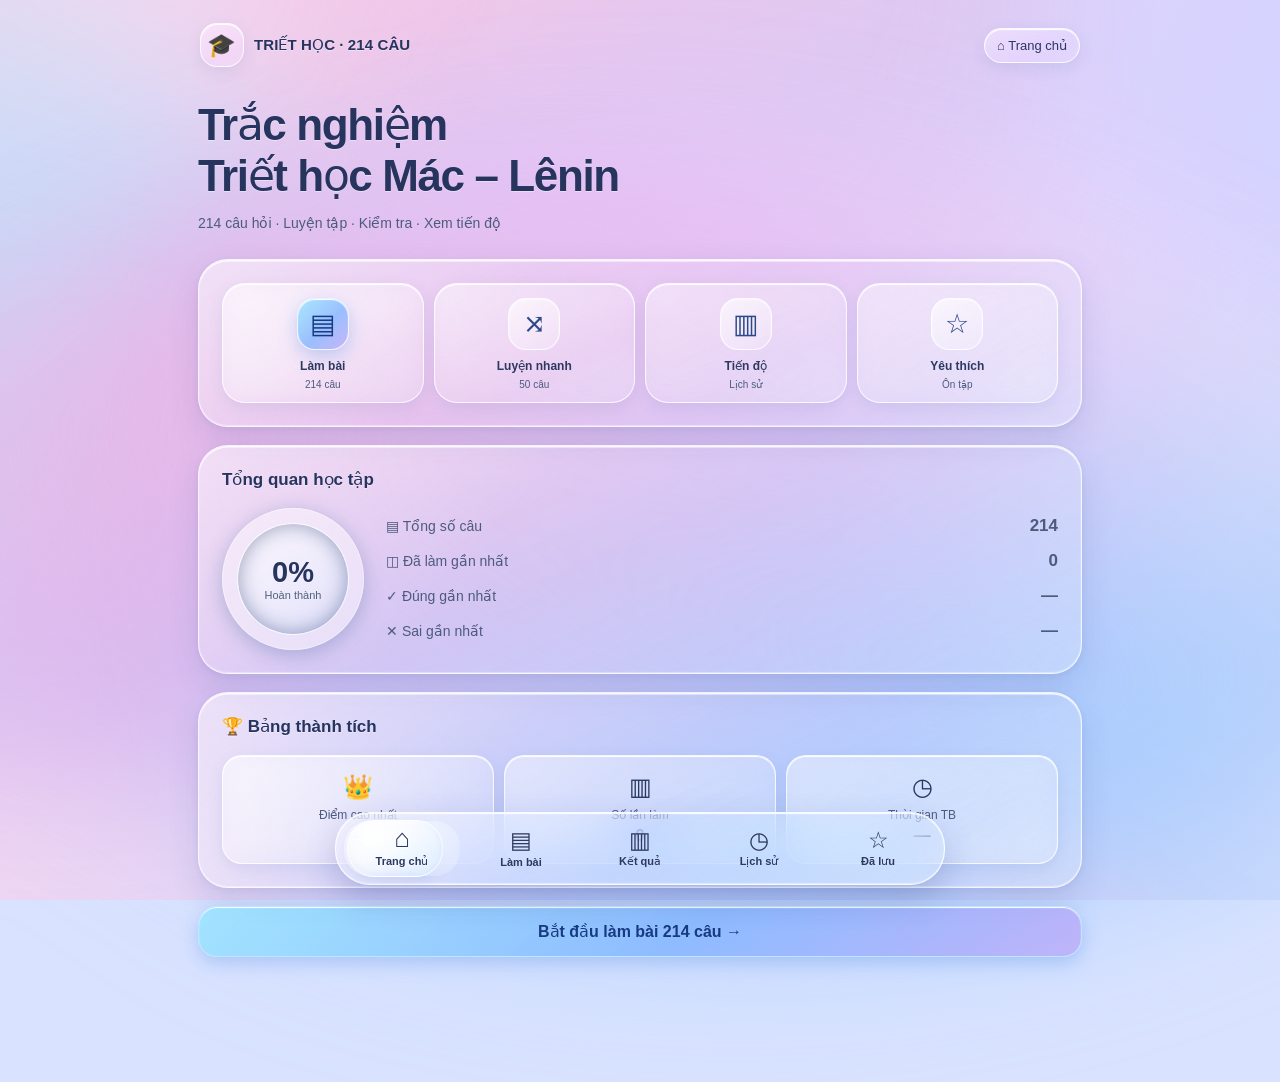
==== index.html @ ed5a4f9e "Rename index-4.html to index.html" ====
<!DOCTYPE html><html lang="vi"><head><meta charset="utf-8"><meta name="viewport" content="width=device-width,initial-scale=1,viewport-fit=cover"><meta name="theme-color" content="#e7d8f4"><title>Triết học 214 câu · HyperOS Liquid Glass</title><style>
:root{font-family:ui-sans-serif,-apple-system,BlinkMacSystemFont,"Segoe UI",sans-serif;color:#fff;font-synthesis:none}*{box-sizing:border-box}html{scroll-behavior:smooth}body{margin:0;min-height:100vh;background:#163b81;overflow-x:hidden}button,input,select{font:inherit}button{cursor:pointer;-webkit-tap-highlight-color:transparent}button:disabled{opacity:.35;cursor:not-allowed}.background{position:fixed;inset:0;z-index:-2;overflow:hidden;background:radial-gradient(ellipse at 18% 9%,#8acaff 0%,transparent 42%),radial-gradient(ellipse at 94% 16%,#2b54cf 0%,transparent 52%),radial-gradient(ellipse at 79% 75%,#ce9ad3 0%,transparent 43%),linear-gradient(145deg,#376ba5 5%,#233d91 46%,#7995d0 100%)}.background:before,.background:after{content:"";position:absolute;border-radius:44% 56% 61% 39%/41% 33% 67% 59%;filter:blur(1px);pointer-events:none;animation:float 18s ease-in-out infinite alternate}.background:before{width:95vw;height:110vh;left:-43vw;top:-23vh;transform:rotate(-24deg);background:linear-gradient(115deg,#ffffff55,#86e6ff27 17%,#3da3ff15 38%,#d8f4ff7c 44%,#174fae28 48%,#0d286c5c 65%,#d3c5ff55 79%,#ffffff12);box-shadow:inset 18px 5px 40px #e6f7ff55,35px 22px 65px #113c8a40}.background:after{width:82vw;height:100vh;right:-30vw;bottom:-29vh;transform:rotate(34deg);background:linear-gradient(110deg,#ffffff70,#6bbdff25 22%,#d4b5ff7c 38%,#ffffff20 45%,#144a9b50 60%,#f9e4ff78 78%,#ffffff11);box-shadow:inset -15px 20px 65px #ffffff7c;animation-delay:-9s}.aura{position:fixed;z-index:-1;width:85vw;height:65vh;top:34%;left:12%;border-radius:50%;background:radial-gradient(ellipse,#5bd8ff38,transparent 65%);filter:blur(35px);pointer-events:none;animation:breath 10s ease-in-out infinite alternate}@keyframes float{from{transform:translate(-3%,2%) rotate(-23deg) scale(1)}to{transform:translate(5%,-5%) rotate(-9deg) scale(1.1)}}@keyframes breath{to{opacity:.3;transform:translate(10%,10%) scale(1.2)}}
.shell{width:min(100%,920px);margin:0 auto;padding:env(safe-area-inset-top) 18px calc(125px + env(safe-area-inset-bottom));min-height:100vh}.topbar{display:flex;align-items:center;justify-content:space-between;padding:23px 2px 19px;gap:12px}.brand{font-size:15px;font-weight:780;letter-spacing:.1px;display:flex;align-items:center;gap:10px;text-shadow:0 2px 15px #133b8070}.logo{display:grid;place-items:center;width:44px;height:44px;border-radius:17px;background:#ffffff2e;border:1px solid #ffffff70;box-shadow:inset 0 1px 0 #ffffffa1,0 8px 22px #123f8544;font-size:23px}.glass{position:relative;background:linear-gradient(145deg,#ffffff4d,#e6f6ff25 42%,#ffffff18 82%);border:1px solid #ffffff8b;box-shadow:inset 0 1.5px 0 #ffffffb0,inset 0 -1px 0 #ffffff30,0 16px 35px #102e7252,0 3px 9px #163a7255;backdrop-filter:blur(30px) saturate(190%);-webkit-backdrop-filter:blur(30px) saturate(190%);border-radius:30px}.glass:before{content:"";position:absolute;inset:0;border-radius:inherit;pointer-events:none;background:linear-gradient(135deg,#ffffff30,transparent 29%,transparent 65%,#ffffff12);opacity:.7}.panel{padding:23px;margin:0 0 18px}.title{font-size:clamp(30px,5vw,44px);font-weight:820;line-height:1.17;letter-spacing:-1.4px;margin:13px 0 10px;text-shadow:0 3px 18px #173c8c6e}.sub{color:#f5faffd9;font-size:14px;line-height:1.6}.eyebrow{font-size:12px;font-weight:800;letter-spacing:1.5px;color:#d4f1ff;text-transform:uppercase}.actions{display:grid;grid-template-columns:repeat(4,minmax(0,1fr));gap:10px}.action{border-radius:23px;min-height:117px;padding:14px 5px 12px;border:1px solid #ffffff75;background:linear-gradient(155deg,#ffffff4b,#ffffff15);color:white;box-shadow:inset 0 1px 1px #ffffff9a,0 6px 15px #18387c33;transition:transform .3s cubic-bezier(.2,1.5,.3,1),background .2s}.action:active,.btn:active,.option:active{transform:scale(.955)}.action .symbol{display:grid;place-items:center;font-size:27px;width:52px;height:52px;margin:0 auto 9px;border-radius:18px;background:linear-gradient(145deg,#ffffff77,#ffffff14);border:1px solid #ffffff8c;box-shadow:inset 0 1px 2px #fff8}.action strong{font-size:12px;line-height:1.3;display:block}.action small{font-size:10px;color:#f4f8ffd0;display:block;margin-top:4px}.action.active .symbol,.btn.primary{background:linear-gradient(135deg,#4cbbffcf,#1765f4db 55%,#5c58eae8);box-shadow:inset 0 1px 2px #ffffffa0,0 8px 26px #1b69f488}.sectiontitle{font-size:17px;font-weight:750;margin:0 0 18px}.stats{display:flex;align-items:center;gap:22px}.ring{width:142px;height:142px;flex-shrink:0;border-radius:50%;display:grid;place-items:center;background:conic-gradient(#7ce5ff var(--pct,0%),#ffffff31 0);box-shadow:inset 0 0 0 1px #ffffff5e,0 4px 20px #184b7a44}.ring-inner{height:112px;width:112px;border-radius:50%;background:linear-gradient(135deg,#2d63a7b8,#263f8c9c);border:1px solid #ffffff5a;display:flex;flex-direction:column;justify-content:center;align-items:center;box-shadow:inset 0 0 20px #112b626b}.ring-inner b{font-size:29px}.ring-inner small{font-size:11px;color:#e8f6ff}.statslines{flex:1;display:grid;gap:15px}.statline{display:flex;align-items:center;justify-content:space-between;gap:8px;font-size:14px}.statline strong{font-size:17px}.achievements{display:grid;grid-template-columns:repeat(3,1fr);gap:10px}.mini{padding:17px 6px;border-radius:20px;text-align:center;background:#ffffff22;border:1px solid #ffffff6c;box-shadow:inset 0 1px 0 #ffffff6b}.mini .emoji{font-size:24px}.mini span{display:block;font-size:12px;color:#e9f5ff;margin-top:7px}.mini b{display:block;margin-top:4px;font-size:17px}.btn{border:1px solid #ffffff83;color:white;background:linear-gradient(145deg,#ffffff4d,#ffffff20);border-radius:19px;padding:15px 18px;font-weight:740;box-shadow:inset 0 1px 1px #ffffffa6,0 6px 17px #14397744;transition:transform .25s cubic-bezier(.2,1.6,.3,1),background .2s}.btn.primary{border-color:#bce7ff}.btn.wide{width:100%}.btnrow{display:flex;gap:10px;flex-wrap:wrap}.btnrow .btn{flex:1}.pill{padding:9px 12px;border:1px solid #ffffff7d;border-radius:99px;background:#ffffff29;color:white;font-size:13px}.pill b{font-weight:800}.progress{height:11px;background:#ffffff38;border:1px solid #ffffff6d;border-radius:30px;overflow:hidden}.progress div{height:100%;width:0;background:linear-gradient(90deg,#9eeeff,#57bbff,#c6bcff);border-radius:30px;transition:width .5s cubic-bezier(.2,1,.2,1);box-shadow:0 0 12px #7edbff}.question-title{font-size:clamp(20px,4.4vw,27px);line-height:1.5;font-weight:770;letter-spacing:-.3px;margin:17px 0 24px}.options{display:grid;gap:12px}.option{width:100%;display:flex;align-items:center;gap:13px;text-align:left;padding:14px;border-radius:25px;min-height:72px;color:white;border:1px solid #ffffff72;background:linear-gradient(115deg,#ffffff35,#ffffff18);box-shadow:inset 0 1px 0 #ffffff74,0 5px 15px #16427b2b;transition:transform .25s cubic-bezier(.2,1.6,.3,1),background .25s,box-shadow .25s}.option .letter{flex:0 0 43px;width:43px;height:43px;display:grid;place-items:center;font-size:18px;font-weight:800;border-radius:16px;border:1px solid #ffffff89;background:#ffffff40;box-shadow:inset 0 1px 2px #ffffff91}.option .answertext{flex:1;font-size:14px;line-height:1.45}.option .circle{width:20px;height:20px;flex:0 0 20px;border:2px solid #e4f5ffc9;border-radius:50%}.option.selected{background:linear-gradient(110deg,#26b9ff82,#4778fa84 70%,#ffffff2d);border-color:#b2efff;box-shadow:inset 0 1px 1px #fff,0 0 21px #6fcdff5e}.option.selected .letter{background:linear-gradient(130deg,#4adfff,#2674f7)}.option.selected .circle{border:6px solid #f1fcff;background:#397eff}.option.correct{border-color:#9cffcf;background:#28c68b5c}.option.wrong{border-color:#ffb4cb;background:#ec5b7c5c}.question-grid{display:grid;grid-template-columns:repeat(auto-fill,minmax(42px,1fr));gap:9px;max-height:290px;overflow:auto}.question-grid button{border-radius:13px;border:1px solid #ffffff7c;color:white;background:#ffffff26;padding:12px 2px;font-weight:750}.question-grid button.done{background:#66d3ff5c}.question-grid button.current{border:2px solid white;background:#468eff}.question-grid button.good{background:#18ba7d8a}.question-grid button.bad{background:#f166858c}.input{width:100%;padding:14px 16px;border-radius:16px;border:1px solid #ffffff9e;background:#ffffffd9;color:#183e7c;outline:none}.input:focus{box-shadow:0 0 0 3px #9feaff88}.field{display:grid;gap:8px;font-size:13px;font-weight:700;flex:1;min-width:140px}.fields{display:flex;gap:12px;flex-wrap:wrap;margin:18px 0}.payment-image{display:block;width:min(100%,360px);margin:20px auto;border-radius:20px;box-shadow:0 15px 35px #0a225966}.notice{padding:14px;border:1px solid #ffffff69;background:#ffffff26;border-radius:17px;font-size:13px;line-height:1.6}.error{color:#ffe2e9;font-weight:750}.hidden{display:none!important}.dock{position:fixed;z-index:30;bottom:calc(15px + env(safe-area-inset-bottom));left:50%;transform:translateX(-50%);width:min(calc(100% - 30px),610px);display:flex;justify-content:space-around;gap:3px;padding:8px;border-radius:35px;background:linear-gradient(145deg,#ffffff55,#ffffff25 35%,#d7edff25);border:1px solid #ffffffa8;box-shadow:inset 0 1px 2px #ffffffc2,0 16px 30px #102b6677;backdrop-filter:blur(35px) saturate(200%);-webkit-backdrop-filter:blur(35px) saturate(200%)}.dock button{min-width:0;flex:1;display:grid;place-items:center;gap:3px;background:transparent;border:0;color:#f3f8ff;padding:8px 2px;border-radius:25px}.dock button.active{background:linear-gradient(145deg,#ffffff65,#ffffff20);box-shadow:inset 0 1px 1px #fff9,0 4px 10px #234b8b52}.dock .ico{font-size:23px;line-height:1}.dock .txt{font-size:11px;font-weight:700}.screen{animation:appear .52s cubic-bezier(.2,1,.3,1) both}@keyframes appear{from{opacity:0;transform:translateY(22px) scale(.98);filter:blur(10px)}to{opacity:1;transform:translateY(0) scale(1);filter:blur(0)}}.slide{animation:slide .36s cubic-bezier(.2,1,.3,1)}@keyframes slide{from{opacity:.4;transform:translateX(15px);filter:blur(3px)}to{opacity:1;transform:translateX(0);filter:blur(0)}}.muted{color:#e8f5ffe3}.linklike{color:white;text-decoration:underline}.tiny{font-size:12px;line-height:1.6}.reviewline{border-bottom:1px solid #ffffff46;padding:13px 0}.reviewline:last-child{border:0}.reviewline strong{display:block;margin-bottom:5px}.reviewline span{font-size:13px;color:#eef9ff}.toast{position:fixed;top:20px;left:50%;transform:translateX(-50%);background:#13356be6;color:white;border:1px solid #ffffff70;padding:13px 18px;border-radius:19px;z-index:40;box-shadow:0 8px 20px #12294c77;max-width:90%;text-align:center}.count{font-variant-numeric:tabular-nums}@media(max-width:460px){.shell{padding-left:14px;padding-right:14px}.panel{padding:19px}.actions{gap:7px}.action{min-height:109px;padding:10px 3px}.action .symbol{width:43px;height:43px;font-size:23px}.action strong{font-size:11px}.action small{font-size:9px}.stats{gap:14px}.ring{width:118px;height:118px}.ring-inner{width:92px;height:92px}.statline{font-size:12px}.statline strong{font-size:14px}.dock .txt{font-size:10px}}@media(prefers-reduced-motion:reduce){*,*:before,*:after{animation:none!important;transition:none!important;scroll-behavior:auto!important}}


/* HyperOS 4 pastel chromatic motion + refractive Liquid Glass */
:root{color-scheme:light;--ink:#283253;--muted:#52617f;--edge:rgba(255,255,255,.76);--refract:rgba(255,255,255,.25)}
html{background:#d9e3ff}body{background:transparent;color:var(--ink)}
.background{z-index:-3;background:linear-gradient(115deg,#f9d8ed 0%,#d6d3ff 27%,#b8d8ff 57%,#ffe0ed 84%,#d6e8ff 100%);background-size:280% 280%;animation:hyperShift 19s ease-in-out infinite alternate;isolation:isolate}
.background:before{inset:-45% auto auto -45%;width:130vw;height:125vh;border-radius:50%;filter:blur(70px);background:conic-gradient(from 0deg,transparent,#f7b9ddad,#b5c8ff9c,#d2a6f1b8,#a9dfffb5,transparent);animation:orbOne 23s ease-in-out infinite alternate;box-shadow:none;opacity:.85}
.background:after{inset:auto -45% -45% auto;width:135vw;height:120vh;border-radius:50%;filter:blur(75px);background:conic-gradient(from 110deg,#ffd3e2c9,#a7caffb5,#e8c1ffc7,#fff1f5b5,#b3d5ffbd);animation:orbTwo 26s ease-in-out infinite alternate;box-shadow:none;opacity:.83}
.aura{z-index:-2;top:18%;left:-15%;width:130vw;height:90vh;background:radial-gradient(ellipse at 35% 30%,#f4b4dd9e,transparent 56%),radial-gradient(ellipse at 72% 65%,#90c3ffc4,transparent 58%);filter:blur(70px);animation:auraShift 16s ease-in-out infinite alternate}
@keyframes hyperShift{0%{background-position:0% 15%}33%{background-position:60% 90%}66%{background-position:100% 5%}100%{background-position:20% 75%}}
@keyframes orbOne{from{transform:translate(-10%,4%) rotate(-20deg) scale(1)}to{transform:translate(38%,25%) rotate(95deg) scale(1.17)}}
@keyframes orbTwo{from{transform:translate(9%,-7%) rotate(-20deg) scale(1.05)}to{transform:translate(-31%,-28%) rotate(95deg) scale(.93)}}
@keyframes auraShift{from{transform:translate(-7%,4%) scale(1);opacity:.55}to{transform:translate(14%,-12%) scale(1.3);opacity:.95}}
/* glass has clear center, bright lens rim and soft chromatic edge */
.glass,.dock{background:linear-gradient(155deg,rgba(255,255,255,.32),rgba(255,255,255,.10) 47%,rgba(233,239,255,.18));border:1px solid rgba(255,255,255,.78);box-shadow:inset 0 1.5px 1px #ffffffea,inset 0 -1px 1px #ffffff66,0 12px 30px rgba(73,87,147,.15),0 2px 6px rgba(91,113,179,.1);backdrop-filter:blur(24px) saturate(185%) brightness(1.045);-webkit-backdrop-filter:blur(24px) saturate(185%) brightness(1.045)}
.glass{overflow:hidden}.glass:before{background:linear-gradient(132deg,rgba(255,255,255,.57),rgba(255,255,255,0) 34%,rgba(255,255,255,0) 64%,rgba(255,255,255,.19));opacity:.58}
.glass:after{content:"";position:absolute;inset:0;border-radius:inherit;pointer-events:none;z-index:0;background:radial-gradient(300px circle at var(--lx,16%) var(--ly,0%),rgba(255,255,255,.42),transparent 65%);opacity:.55;transition:opacity .35s}
.glass>*{position:relative;z-index:1}
.brand,.title,.sectiontitle,.question-title,.eyebrow,.statline,.ring-inner b,.reviewline strong{color:#26345e;text-shadow:0 1px 0 #ffffff65}
.sub,.muted,.tiny,.statline,.reviewline span,.mini span,.action small,.ring-inner small{color:#4d5b7d;text-shadow:none}
.logo,.action,.mini,.btn,.pill,.option,.question-grid button,.dock button.active{background:linear-gradient(155deg,rgba(255,255,255,.39),rgba(255,255,255,.14) 68%,rgba(245,250,255,.20));border-color:rgba(255,255,255,.79);box-shadow:inset 0 1px 1px #fff,0 5px 15px rgba(61,90,160,.10);color:#2a385f;backdrop-filter:blur(12px) saturate(150%);-webkit-backdrop-filter:blur(12px) saturate(150%)}
.action .symbol,.option .letter{background:linear-gradient(145deg,#ffffffa8,#ffffff36);color:#2c4989;border-color:#ffffffc9;box-shadow:inset 0 1px 2px #fff9}
.action.active .symbol,.btn.primary,.option.selected .letter{background:linear-gradient(135deg,#8de4ffb8,#79b0ffbd 55%,#b9a5f8be);color:#183a82;box-shadow:inset 0 1px 1px #fff,0 6px 18px #5d93e75c}
.option .answertext,.action strong,.dock .txt,.dock .ico{color:#2d395e}
.option .circle{border-color:#6c80b1}.option.selected{background:linear-gradient(125deg,#a7e8ff85,#c1ccff8c,#ffffff54);border-color:#fff;box-shadow:inset 0 1px 2px #fff,0 0 20px #6bafff50}.option.selected .circle{border-color:#eafaff;background:#528be9}
.option.correct{background:#76e5b56b}.option.wrong{background:#ff9db077}
.ring{background:conic-gradient(#77b5ff var(--pct,0%),#ffffff6e 0)}.ring-inner{background:linear-gradient(140deg,#ffffff9a,#d4e0ff6b);border-color:#fff9}.ring-inner small{color:#52607b}
.progress{background:#ffffff67;border-color:#fff9}.progress div{background:linear-gradient(90deg,#82d8ff,#7d9eff,#e5a9f3)}
.dock{background:linear-gradient(155deg,#ffffff9c,#ffffff36 46%,#e7edff58);border:1px solid #ffffffdc;box-shadow:inset 0 1.5px 2px #fff,0 15px 35px #5162a449;overflow:hidden}
.dock:before{content:"";position:absolute;inset:1px;border-radius:inherit;pointer-events:none;background:linear-gradient(160deg,#ffffff79,transparent 43%,#ffffff35);opacity:.45}
.dock button{position:relative;transition:transform .48s cubic-bezier(.18,1.65,.35,1),background .35s}.dock button.active{background:#ffffff63;box-shadow:inset 0 1px 1px #fff,0 3px 11px #6477b82b}
.btn,.action,.option,.pill{transition:transform .48s cubic-bezier(.2,1.7,.35,1),box-shadow .4s,background .4s,filter .4s}.btn:active,.action:active,.option:active,.dock button:active{transform:scale(.93);filter:brightness(1.08)}
.input{background:#ffffffb8;color:#24365d;border-color:#fff}.toast{background:#e6efffef;color:#26365c;border-color:#fff}.notice{background:#ffffff57;border-color:#fff8;color:#394866}.error{color:#a32754}.reviewline{border-color:#ffffff9c}.question-grid button{color:#344569}.question-grid button.current{background:#9fc4ffbd;color:#22386d}.question-grid button.done{background:#c4e5ffad}.question-grid button.good{background:#8ce2b6ad}.question-grid button.bad{background:#ffa7bbab}
.payment-image{border:2px solid #ffffffaa;box-shadow:0 10px 28px #7286bc4a}
/* fluid interactive surface sheen */
.liquid-sheen{position:relative;isolation:isolate;overflow:hidden}.liquid-sheen:after{content:"";position:absolute;inset:-1px;pointer-events:none;border-radius:inherit;background:radial-gradient(220px circle at var(--px,50%) var(--py,0%),rgba(255,255,255,.68),transparent 60%);mix-blend-mode:screen;opacity:0;transition:opacity .3s}.liquid-sheen:active:after,.liquid-sheen:hover:after{opacity:.8}
@keyframes glassPop{0%{opacity:0;transform:translateY(22px) scale(.955);filter:blur(7px)}65%{opacity:1;transform:translateY(-4px) scale(1.012);filter:blur(0)}100%{transform:translateY(0) scale(1);filter:blur(0)}}
.screen{animation:glassPop .68s cubic-bezier(.2,.9,.25,1) both}
@keyframes slide{from{opacity:.5;transform:translateX(21px) scale(.985);filter:blur(4px)}70%{opacity:1;transform:translateX(-2px) scale(1.005);filter:blur(0)}to{transform:translateX(0) scale(1)}}
.slide{animation:slide .48s cubic-bezier(.22,.9,.25,1)}
@media (prefers-reduced-motion:reduce){.background,.background:before,.background:after,.aura{animation:none!important}*,*:before,*:after{transition:none!important;animation:none!important}}
@media(max-width:460px){.glass,.dock{backdrop-filter:blur(20px) saturate(160%);-webkit-backdrop-filter:blur(20px) saturate(160%)}.background:before,.background:after{filter:blur(55px)}}


/* Liquid Capsule – springy sliding lens with bright edge refraction */
.dock{isolation:isolate;overflow:visible!important;transform:translate3d(-50%,0,0);background:linear-gradient(140deg,rgba(255,255,255,.36),rgba(255,255,255,.12) 50%,rgba(240,245,255,.22))!important;backdrop-filter:blur(24px) saturate(170%)!important;-webkit-backdrop-filter:blur(24px) saturate(170%)!important;box-shadow:inset 0 1px 1px rgba(255,255,255,.95),inset 0 -1px 1px rgba(255,255,255,.48),0 13px 32px rgba(69,78,147,.24)!important}
.dock button{z-index:2;position:relative;isolation:isolate;background:transparent!important;box-shadow:none!important;transition:transform .42s cubic-bezier(.2,1.7,.3,1),color .3s,filter .3s;touch-action:manipulation}
.dock button.active{filter:drop-shadow(0 1px 1px rgba(255,255,255,.5))}.dock button.active .ico{transform:translateY(-2px) scale(1.12)}.dock .ico{transition:transform .55s cubic-bezier(.18,1.7,.32,1)}
.liquid-capsule{position:absolute;left:0;top:0;width:20%;height:calc(100% - 14px);z-index:1;border-radius:27px;pointer-events:none;transform:translate3d(0,0,0);will-change:transform,width,height;overflow:hidden;background:linear-gradient(145deg,rgba(255,255,255,.63),rgba(255,255,255,.24) 40%,rgba(208,230,255,.35) 80%,rgba(255,255,255,.56));border:1px solid rgba(255,255,255,.95);box-shadow:inset 0 2px 2px rgba(255,255,255,.96),inset 0 -3px 6px rgba(133,161,216,.18),0 4px 12px rgba(66,102,180,.16),0 0 16px rgba(255,255,255,.24);backdrop-filter:blur(9px) saturate(190%);-webkit-backdrop-filter:blur(9px) saturate(190%)}
.liquid-capsule:before{content:"";position:absolute;inset:1px;border-radius:inherit;background:radial-gradient(ellipse at 24% 0%,rgba(255,255,255,.88),transparent 56%),linear-gradient(175deg,rgba(255,255,255,.24),transparent 60%);opacity:.78}
.liquid-capsule:after{content:"";position:absolute;inset:0;border-radius:inherit;box-shadow:inset 1px 0 2px #fff9,inset -2px 0 2px #b3d4ff8a;pointer-events:none}
.capsule-glint{position:absolute;inset:-55% auto -55% -65%;width:42%;transform:rotate(22deg);background:linear-gradient(90deg,transparent,rgba(255,255,255,.58),transparent);opacity:.5}
.dock button:active{transform:scale(.91)}
@keyframes dockIn{from{opacity:0;translate:0 24px;filter:blur(8px)}to{opacity:1;translate:0 0;filter:blur(0)}}.dock{animation:dockIn .7s cubic-bezier(.2,.9,.3,1) both}
@media(prefers-reduced-motion:reduce){.dock{animation:none}.liquid-capsule,.dock button,.dock .ico{transition:none!important;animation:none!important}}
.dock{touch-action:none;user-select:none;-webkit-user-select:none}.dock button{touch-action:none;-webkit-user-select:none}</style></head><body><div class="background"></div><div class="aura"></div><div class="shell"><div class="topbar"><div class="brand"><span class="logo">🎓</span><span>TRIẾT HỌC · 214 CÂU</span></div><button class="pill" id="topHome">⌂ Trang chủ</button></div>
<section id="home" class="screen"><div class="title">Trắc nghiệm<br>Triết học Mác – Lênin</div><p class="sub" style="margin:0 0 25px">214 câu hỏi · Luyện tập · Kiểm tra · Xem tiến độ</p><div class="glass panel"><div class="actions"><button class="action active" data-start="214"><span class="symbol">▤</span><strong>Làm bài</strong><small>214 câu</small></button><button class="action" data-start="50"><span class="symbol">⤨</span><strong>Luyện nhanh</strong><small>50 câu</small></button><button class="action" data-page="history"><span class="symbol">▥</span><strong>Tiến độ</strong><small>Lịch sử</small></button><button class="action" data-page="saved"><span class="symbol">☆</span><strong>Yêu thích</strong><small>Ôn tập</small></button></div></div><div class="glass panel"><h3 class="sectiontitle">Tổng quan học tập</h3><div class="stats"><div class="ring" id="ring"><div class="ring-inner"><b id="percent">0%</b><small>Hoàn thành</small></div></div><div class="statslines"><div class="statline"><span>▤ Tổng số câu</span><strong>214</strong></div><div class="statline"><span>◫ Đã làm gần nhất</span><strong id="answeredHome">0</strong></div><div class="statline"><span>✓ Đúng gần nhất</span><strong id="correctHome">—</strong></div><div class="statline"><span>✕ Sai gần nhất</span><strong id="wrongHome">—</strong></div></div></div></div><div class="glass panel"><h3 class="sectiontitle">🏆 Bảng thành tích</h3><div class="achievements"><div class="mini"><div class="emoji">👑</div><span>Điểm cao nhất</span><b id="best">—</b></div><div class="mini"><div class="emoji">▥</div><span>Số lần làm</span><b id="attempts">0</b></div><div class="mini"><div class="emoji">◷</div><span>Thời gian TB</span><b id="average">—</b></div></div></div><button class="btn primary wide" data-start="214">Bắt đầu làm bài 214 câu →</button></section>
<section id="quiz" class="screen hidden"><div class="glass panel"><div style="display:flex;justify-content:space-between;align-items:center;gap:12px"><button class="pill" id="backHome">‹ Quay lại</button><b id="quizCounter">Câu 1/214</b><button class="pill" id="jumpToggle">▦ Danh sách</button></div><div class="progress" style="margin:18px 0 8px"><div id="progressFill"></div></div><div class="sub" id="progressLabel">0% đã trả lời</div></div><div class="glass panel" id="questionPanel"><div style="display:flex;justify-content:space-between;align-items:center"><span class="eyebrow" id="questionTag">CÂU 1</span><button class="pill" id="bookmark">☆ Lưu câu</button></div><h2 class="question-title" id="questionText"></h2><div class="options" id="options"></div><div class="notice hidden" id="feedback" style="margin-top:16px"></div></div><div class="btnrow" style="margin-bottom:14px"><button class="btn" id="prev">‹ Câu trước</button><button class="btn" id="next">Câu sau ›</button></div><div class="glass panel hidden" id="jumpPanel"><h3 class="sectiontitle">Danh sách câu hỏi</h3><div class="question-grid" id="questionGrid"></div></div><button class="btn primary wide" id="submit">✧ Nộp bài và xem kết quả</button></section>
<section id="payment" class="screen hidden"><div class="glass panel"><span class="eyebrow">HOÀN THÀNH BÀI THI</span><h2 class="title" style="font-size:30px">Mở khóa kết quả</h2><p class="sub">Chuyển khoản <b>2.000đ</b> theo mã QR, gửi xác nhận giao dịch cho người quản lý. Sau khi được cấp mã, bạn có thể xem điểm và đáp án.</p><img class="payment-image" id="qr" alt="QR chuyển khoản Techcombank 2.000 đồng"><div class="notice">Đây là xác nhận thủ công. Trang web <b>không tự kiểm tra giao dịch</b>. Không chia sẻ OTP hoặc mật khẩu ngân hàng.</div><div class="fields"><label class="field">Mã mở khóa<input class="input" id="unlockInput" placeholder="Nhập mã được cấp" autocomplete="off"></label></div><p class="error hidden" id="unlockError">Mã không đúng. Vui lòng kiểm tra lại.</p><button class="btn primary wide" id="unlock">Mở khóa điểm và đáp án →</button></div></section>
<section id="result" class="screen hidden"><div class="glass panel" style="text-align:center"><span class="eyebrow">KẾT QUẢ BÀI LÀM</span><div style="font-size:60px;margin:12px 0">🏆</div><h2 class="title" id="score" style="font-size:40px">0/214</h2><p class="sub" id="resultInfo"></p><div class="btnrow"><button class="btn primary" id="review">Xem lại bài</button><button class="btn" data-page="home">Trang chủ</button></div></div><div class="glass panel"><h3 class="sectiontitle">Các câu sai hoặc bỏ trống</h3><div id="wrongList"></div></div></section>
<section id="history" class="screen hidden"><div class="glass panel"><h2 class="title" style="font-size:28px">Lịch sử luyện tập</h2><p class="sub">Lưu trên trình duyệt hiện tại của bạn.</p><div id="historyList"></div></div></section>
<section id="saved" class="screen hidden"><div class="glass panel"><h2 class="title" style="font-size:28px">Câu yêu thích</h2><p class="sub">Nhấn ☆ khi làm bài để lưu câu cần ôn lại.</p><div id="savedList"></div></div><button class="btn primary wide" id="practiceSaved">Luyện các câu đã lưu →</button></section>
</div><nav class="dock" aria-label="Điều hướng chính"><div class="liquid-capsule" aria-hidden="true"><span class="capsule-glint"></span></div><button data-page="home" class="active"><span class="ico">⌂</span><span class="txt">Trang chủ</span></button><button data-page="quiz"><span class="ico">▤</span><span class="txt">Làm bài</span></button><button data-page="result"><span class="ico">▥</span><span class="txt">Kết quả</span></button><button data-page="history"><span class="ico">◷</span><span class="txt">Lịch sử</span></button><button data-page="saved"><span class="ico">☆</span><span class="txt">Đã lưu</span></button></nav><div id="toast" class="toast hidden"></div><script>
const QUESTIONS=[{"number":1,"question":"Hạt nhân chủ yếu của thế giới quan là gì?","options":{"A":"Các quan điểm chính trị – xã hội","B":"Các quan điểm kinh tế","C":"Các quan điểm triết học","D":"Các quan điểm mỹ học"},"answer":"C"},{"number":2,"question":"Điểm chung trong quan niệm về vật chất của chủ nghĩa duy vật thời cổ đại là:","options":{"A":"Đồng nhất vật chất với khối lượng","B":"Đồng nhất vật chất với nguyên tử","C":"Đồng nhất vật chất với vật thể cụ thể cảm tính","D":"Đồng nhất vật chất với thực tại khách quan"},"answer":"C"},{"number":3,"question":"Nhà triết học nào thời cổ đại cho rằng nước là cơ sở sản sinh ra toàn bộ thế giới?","options":{"A":"Talét","B":"Hêraclít","C":"Anaximen","D":"Đêmôcrít"},"answer":"A"},{"number":4,"question":"Thế giới quan khoa học dựa trên lập trường triết học nào?","options":{"A":"Chủ nghĩa duy tâm chủ quan","B":"Chủ nghĩa duy tâm khách quan","C":"Chủ nghĩa duy vật","D":"Chủ nghĩa duy vật siêu hình"},"answer":"C"},{"number":5,"question":"Triết học có chức năng gì?","options":{"A":"Chức năng giải thích thế giới","B":"Chức năng thế giới quan","C":"Chức năng phương pháp luận","D":"Chức năng thế giới quan và phương pháp luận"},"answer":"D"},{"number":6,"question":"Khi khoa học tự nhiên phát hiện ra tia X, ra hiện tượng phóng xạ, ra điện tử là một thành phần cấu tạo nên nguyên tử. Theo Lênin điều đó chứng tỏ gì?","options":{"A":"Vật chất không tồn tại thực sự","B":"Giới hạn hiểu biết trước đây của chúng ta về vật chất mất đi","C":"Vật chất tiêu tan","D":"Vật chất có tồn tại thực sự nhưng không thể nhận thức được"},"answer":"B"},{"number":7,"question":"Vấn đề cơ bản của triết học là gì?","options":{"A":"Vật chất, ý thức","B":"Vật chất và ý thức","C":"Cái chung và cái riêng","D":"Mối quan hệ vật chất và ý thức(tư duy và tồn tại)"},"answer":"D"},{"number":8,"question":"Điều kiện kinh tế-xã hội nào dẫn đến sự ra đời của triết học Mác?","options":{"A":"PTSXTBCN được củng cố và phát triển","B":"Giai cấp vô sản trở thành lực lượng chính trị độc lập","C":"Giai cấp tư sản trở nên lỗi thời, lạc hậu","D":"A, B, đều đúng"},"answer":"D"},{"number":9,"question":"Triết học là:","options":{"A":"Hệ thống quan niệm về con người và thế giới.","B":"Hệ thống quan niệm, quan điểm lý luận chung nhất của con người về thế giới; về vị trí, vai trò của con người trong thế giới đó.","C":"Hệ thống quan niệm, quan điểm chung của con người về thế giới cũng như vị trí, vai trò của con người trong thế giới ấy.","D":"Không có câu trả lời đúng."},"answer":"C"},{"number":10,"question":"“Triết học là khoa học của mọi khoa học” là câu nói của nhà triết gia nào?","options":{"A":"Cantơ","B":"Arixtốt","C":"Hêghen","D":"C.Mác"},"answer":"C"},{"number":11,"question":"“Người ta không thể tắm hai lần trên cùng một dòng sông” là câu nói của nhà triết gia nào?","options":{"A":"Cantơ","B":"Arixtốt","C":"Hêcraclit","D":"C.Mác"},"answer":"C"},{"number":12,"question":"Thế giới quan là:","options":{"A":"Quan điểm của con người về thế giới","B":"Hệ thống quan điểm của con người về thế giới","C":"Hệ thống quan niệm, quan điểm chung nhất của con người về thế giới","D":"Đời sống với các nguyên tắc,định hướng con người hoạt động"},"answer":"C"},{"number":13,"question":"Các trình độ phát triển của thế giới quan:","options":{"A":"Thế giới quan tôn giáo – Thế giới quan huyền thoại – Thế giới quan triết học","B":"Thế giới quan tôn giáo – Thế giới quan triết học– Thế giới quan huyền thoại","C":"Thế giới quan huyền thoại – Thế giới quan tôn giáo – Thế giới quan triết học","D":"Thế giơi quan duy vật -thế giới quan duy vật siêu hinh-Thế giới quan triết học"},"answer":"C"},{"number":14,"question":"Triết học ra đời thời gian nào?","options":{"A":"Thiên niên kỷ II, Trước CN","B":"Thế kỷ VIII-Thế kỷ VI Trướcc công nguyên","C":"Thế kỷ II sau công nguyên","D":"Thế kỷ XIX"},"answer":"B"},{"number":15,"question":"C.Mác chỉ ra đâu là hạt nhân hợp lý trong triết học của Hêghen?","options":{"A":"Chủ ghĩa duy vật","B":"Chủ nghĩa duy tâm","C":"Phép biện chứng như lý luận về sự phát triển","D":"Tư tưởng về vận động"},"answer":"C"},{"number":16,"question":"Triết học Mác ra đời vào thời gian nào?","options":{"A":"Những năm 20 của thế kỷ XIX","B":"Những năm 30 của thế kỷ XIX","C":"Nhửng năm 40 của thế kỷ XIX","D":"Những năm 50 của thế kỷ XIX"},"answer":"C"},{"number":17,"question":"Triết học Mác -LeeNIn do ai sáng  lập và phát triển?","options":{"A":"C.Mác,Ph.Angghen;V.I.LêNin","B":"C.Mác và Ph.Ăngghen","C":"V.I.LêNin","D":"Ph.Ăngghen"},"answer":"A"},{"number":18,"question":"Nguồn gốc lý luận trực tiếp của chủ nghĩa Mác là:","options":{"A":"Chủ nghĩa duy vật khai sáng Pháp","B":"Triết học cổ điển Đức","C":"Kinh tế chính trị cổ điển Anh","D":"Chủ nghĩa xã hội không tưởng Pháp và Anh"},"answer":"B"},{"number":19,"question":"Ba phát minh lớn nhất của khoa học tự nhiên lam cơ sở khoa học  tự nhiên cho sự ra đời tư duy biện chứng duy vật đầu thế kỷ XIX là những phát minh nào?","options":{"A":"1) Thuyết mặt trời làm trung tâm vũ tru của Côpécních. 2)Định luật bảo toàn khối lượng của Lô mô nô xốp.3) Học thuyết tế bào","B":"1) định luật bảo toàn và chuyển hóa năng lượng.2) học thuyết tế bào.3) Học thuyết tiến hóa của Đácuyên","C":"1) Phát hiện ra nguyên tử.2) Phát hiện ra điện. 3)Định luật bảo toàn và chuyển hóa năng lượng","D":"1) Phát hiện tia X (Rơn Gen).2) Thuyết tương đối tổng quát (A.AnhXTanh).3 )Định luật bảo toàn và chuyển hóa năng lượng"},"answer":"B"},{"number":20,"question":"Phát minh nào trong khoa học tự nhiên nửa đầu thế kỷ XIX vạch ra sự thống nhất giữa thế giới động vật và thực vật?","options":{"A":"Học thuyết tế bào","B":"Học thuyết tiến hóa","C":"định luật bảo toàn và chuyển hóa năng lượng","D":"Thuyết tương đối tổng tổng quát (A.AnhXTanh)"},"answer":"A"},{"number":21,"question":"Khẳng định nào sau đây là đúng","options":{"A":"Triết học Mác ra đời vào giữa thế kỷ XIX là một tất yếu lịch sử","B":"Triết học Mác ra đời do thiên tài của Mác và AngGhen","C":"Triết học Mác ra đời hoàn toàn ngẫu nhiên","D":"Triết học Mác ra đời thực hiện mục đích đã được định trước"},"answer":"A"},{"number":22,"question":"Phát minh nào trong khoa học tự nhiên nửa đầu thế kỷ XIX vạch ra nguồn gốc tự nhiên của con người,chống lại quan điểm tôn giáo ?","options":{"A":"Học thuyết tế bào","B":"Học thuyết tiến hóa","C":"Định luật bảo toàn và chuyển hóa năng lượng","D":"Phát hiện tia X (RơnGen)"},"answer":"B"},{"number":23,"question":"Khi học ở BécLin  C.Mác tham gia hoạt động trong trào lưu triết học nào?","options":{"A":"Phái Heeghen già (phái bảo thủ )","B":"Phái Hêghen trẻ (phái cấp tiến )","C":"Phái Hêghen già ở Bácmen","D":"Không tham gia vào phái nào"},"answer":"B"},{"number":24,"question":"Vào năm 1841 C.Mác coi nhiệm vụ của triết học phải phục vụ cái gì ?","options":{"A":"Phục vụ cuộc đấu tranh của giai cấp vô sản","B":"Phục vụ chế độ xã hội hiện tại","C":"Phục vụ cuộc đấu tranh cho sự nghiệp đấu tranh giải phóng con người","D":"Phục cuộc đấu tranh giải phóng dân tộc"},"answer":"C"},{"number":25,"question":"Vào những năm 30 của thế kỷ XIX, Ph.Angghen đã tham gia vào nhóm triết học nào, ở đâu?","options":{"A":"Phái Heeghen già.ở Béclin","B":"Phái Heeghen trẻ,ở Béclin","C":"Hê ghen già,ởBácmen","D":"Hê ghen trẻ,ở Bá-men"},"answer":"B"},{"number":26,"question":"Vào năm 1841-1842 Ph.Ăng ghen đã nhận thấy mâu thuẫn gì trong triết học của Hêghen?","options":{"A":"Mâu thuẫn giữa phương pháp biện chứng và hệ thống duy tâm","B":"Mâu thuẫn giữa tính cách mạng và tính bảo thủ trong triết học Hêghen","C":"Mâu thuẫn giữa phương pháp siêu hình và hệ thống duy tâm","D":"Mâu thuẫn giữa hệ thống duy tâm chủ quan và duy tâm khách quan"},"answer":"B"},{"number":27,"question":"Tác phẩm nào của Mác và Angghen đánh dấu sự hoàn thành về cơ bản triết học Mác nói riêng và chủ nghĩa Mác nói chung?","options":{"A":"Hệ tư tưởng Đức","B":"Tuyên ngôn của Đảng cộng sản","C":"Sự khốn cùng của triết học","D":"Luận cương về Phoiơbắc"},"answer":"B"},{"number":28,"question":"Thực chất bước chuyển cách mạng trong triết học do C.Mác và Ph.Ăngghen thực hiện là nội dung nào sau đây  ?","options":{"A":"Thống nhất giữa thế giới quan duy vật và phép biện chứng trong một hệ thống triết học","B":"Thống nhất giữa triết học của Heeghen và triết học của Phoi ơ Bắc","C":"Phê phán chủ nghĩa duy vật siêu hình của Phoi ơ Bắc","D":"Phê phán triết học duy tâm của Hêghen"},"answer":"A"},{"number":29,"question":"Đối tượng nghiên cứu của triêt học Mác -LêNin là những vấn đề nào?","options":{"A":"Nghiên cứu những quy luật trong các lĩnh vực riêng biệt về tự nhiên,xã hội,tư duy","B":"Giải quyết mối quan hệ giữa vật chất và ý thức trên lập trường duy vật biện chứng","C":"Nghiên cứu những quy luật vận động,phát triển chung nhất của tự nhiên,xã hội,tư duy","D":"Cả B và C"},"answer":"D"},{"number":30,"question":"Sai lầm của các quan niệm duy vật trước Mác về vật chất là:","options":{"A":"Đồng nhất vật chất với tồn tại.","B":"Quy vật chất về một dạng vật thể.","C":"Đồng nhất vật chất với hiện thực.","D":"Coi ý thức cũng là một dạng vật chất."},"answer":"B"},{"number":31,"question":"Quan điểm: “vật chất và ý thức là hai nguyên thể đầu tiên cùng song song tồn tại” là quan điểm của trường phái triết học:","options":{"A":"Duy vật biện chứng.","B":"Duy vật siêu hình.","C":"Duy tâm khách quan.","D":"Nhị nguyên."},"answer":"D"},{"number":32,"question":"Theo Ăngghen, vật chất có mấy hình thức vận động cơ bản?","options":{"A":"Hai","B":"Ba","C":"Bốn","D":"Năm"},"answer":"D"},{"number":33,"question":"Theo quan niệm triết học duy vật biện chứng, không gian là:","options":{"A":"Mô thức của trực quan cảm tính.","B":"Khái niệm của tư duy lý tính.","C":"Thuộc tính của vật chất.","D":"Một dạng vật chất."},"answer":"C"},{"number":34,"question":"Đêmôcrít nhà triết học cổ Hy Lạp quan niệm vật chất là:","options":{"A":"Nước","B":"Lửa","C":"Không khí","D":"Nguyên tử"},"answer":"D"},{"number":35,"question":"Theo triết học Mác-Lênin vật chất là:","options":{"A":"Toàn bộ thế giới quanh ta.","B":"Toàn bộ thế giới khách quan.","C":"Là sự khái quát trong quá trình nhận thức của con người đối với thế giới khách quan.","D":"Là hình thức phản ánh đối lập với thế giới vật chất."},"answer":"B"},{"number":36,"question":"Theo quan điểm triết học Mác, ý thức là:","options":{"A":"Hình ảnh của thế giới khách quan.","B":"Hình ảnh phản ánh sự vận động và phát triển của thế giới khách quan.","C":"Là một phần chức năng của bộ óc con người.","D":"Là hình ảnh phản ánh sáng tạo lại hiện thức khách quan."},"answer":"D"},{"number":37,"question":"Theo quan điểm của CNDVBC, nguồn gốc xã hội của ý thức là:","options":{"A":"Lao động","B":"Lao động và ngôn ngữ","C":"Ngôn ngữ","D":"Cả a, b, c đều sai"},"answer":"B"},{"number":38,"question":"Chọn câu trả lời đúng:","options":{"A":"Động vật bậc cao cũng có ý thức như con người.","B":"Ý thức chỉ có ở con người.","C":"Người máy cũng có ý thức như con người.","D":"Cả a, b, c đều sai."},"answer":"B"},{"number":39,"question":"Chọn câu trả lời đúng","options":{"A":"Ý thức là thuộc tính của mọi dạng vật chất.","B":"Ý thức là sự phản ánh nguyên xi hiện thực khách quan.","C":"Ý thức là sự phản ánh năng động, sáng tạo hiện thực khách quan.","D":"Cả A, B, C đều sai"},"answer":"C"},{"number":40,"question":"Chọn câu trả lời đúng với quan điểm của triết học MácLênin.","options":{"A":"Ý thức có nguồn gốc từ mọi dạng vật chất giống như gan tiết ra mật.","B":"Ý thức của con người là hiện tượng bẩm sinh.","C":"Ý thức con người trực tiếp hình thành từ lao động sản xuất vật chất của xã hội.","D":"Cả A, B, C đều đúng"},"answer":"C"},{"number":41,"question":"Lựa chọn câu đúng nhất theo quan điểm của CNDVBC:","options":{"A":"Thế giới thống nhất ở tính vật chất của nó.","B":"Thế giới thống nhất ở sự tồn tại của nó.","C":"Thế giới thống nhất ở ý niệm tuyệt đối hay ở ý thức con người.","D":"Cả a, b, c đều sai"},"answer":"A"},{"number":42,"question":"Thuộc tính đặc trưng của vật chất theo quan niệm MácLênin là:","options":{"A":"Là một phạm trù triết họC.","B":"Là thực tại khách quan tồn tại bên ngoài, không lệ thuộc vào cảm giáC.","C":"Là toàn bộ thế giới hiện thựC.","D":"Là tất cả những gì tác động vào giác quan ta gây lên cảm giáC."},"answer":"B"},{"number":43,"question":"Khái niệm trung tâm mà V.I.Lênin sử dụng để định nghĩa về vật chất là khái niệm nào?","options":{"A":"Phạm trù triết họC.","B":"Thực tại khách quan.","C":"Cảm giáC.","D":"Phản ánh."},"answer":"B"},{"number":44,"question":"Trong định nghĩa về vật chất của mình, V.I.Lênin cho thuộc tính chung nhất của vật chất là:","options":{"A":"Tự vận động.","B":"Cùng tồn tại.","C":"Đều có khả năng phản ánh.","D":"Tồn tại khách quan bên ngoài ý thức, không lệ thuộc vào cảm giáC."},"answer":"D"},{"number":45,"question":"Xác định mệnh đề sai:","options":{"A":"Vật thể không phải là vật chất.","B":"Vật chất không phải chỉ là một dạng tồn tại là vật thể.","C":"Vật thể là dạng cụ thể của vật chất.","D":"Vật chất tồn tại thông qua những dạng cụ thể của nó."},"answer":"A"},{"number":46,"question":"Theo Ph.Ăngghen, một trong những phương thức tồn tại cơ bản của vật chất là:","options":{"A":"Phát triển","B":"Chuyển hóa từ dạng này sang dạng khác","C":"Phủ định","D":"Vận động"},"answer":"D"},{"number":47,"question":"Lựa chọn câu đúng nhất theo quan điểm của CNDVBC.","options":{"A":"Vận động, không gian, thời gian là sản phẩm do ý chí con người tạo ra, do đó nó không phải là vật chất.","B":"Vận động, không gian, thời gian không có tính vật chất.","C":"Vận động, không gian, thời gian là hình thức tồn tại của vật chất.","D":"Cả a, b, c đều sai."},"answer":"C"},{"number":48,"question":"Lựa chọn câu đúng nhất theo quan điểm CNDVBC.","options":{"A":"Nguồn gốc của sự vận động là ở bên ngoài sự vật hiện tượng do sự tương tác hay do sự tác động.","B":"Nguồn gốc của sự vận động là do ý thức tinh thần tư tưởng quyết định.","C":"Nguồn gốc của sự vận động là ở trong bản thân sự vật hiện tượng do sự tác động của các mặt, các yếu tố trong sự vật hiện tượng gây rA.","D":"Nguồn gốc của sự vận động là do “Cú hích của thượng đế”"},"answer":"C"},{"number":49,"question":"Sai lầm của các các nhà triết học cổ đại trong quan niệm về vật chất:","options":{"A":"Đồng nhất vật chất với một số dạng vật thể cụ thể, cảm tính.","B":"Vật chất là tất cả cái tồn tại khách quan.","C":"Vật chất là cái có thể nhận thức được.","D":"Vật chất tự thân vận động."},"answer":"A"},{"number":50,"question":"Theo Ph. Ăngghen, tính thống nhất vật chất của thế giới được chứng minh bởi:","options":{"A":"Thực tiễn lịch sử.","B":"Thực tiễn cách mạng.","C":"Sự phát triển lâu dài của khoa học.","D":"Sự phát triển lâu dài và khó khăn của triết học và khoa học tự nhiên."},"answer":"D"},{"number":51,"question":"Hạn chế trong quan niệm của các nhà triết học duy vật thời cận đại Tây Âu là ở chỗ:","options":{"A":"Coi vận động của vật chất là vận động cơ giới.","B":"Coi vận động là thuộc tính vốn có của vật thể.","C":"Coi vận động là phương thức tồn tại của vật chất.","D":"Cả A, B, C."},"answer":"A"},{"number":52,"question":"Nhân tố cơ bản, trực tiếp tạo thành nguồn gốc xã hội của ý thức:","options":{"A":"Lao động và ngôn ngữ.","B":"Lao động trí óc và lao động chân tay.","C":"Thực tiễn kinh tế và lao động.","D":"Lao động và nghiên cứu khoa học."},"answer":"A"},{"number":53,"question":"Nguồn gốc xã hội trực tiếp và quan trọng nhất quyết định sự ra đời và phát triển của ý thức là","options":{"A":"Lao động trí óc","B":"Thực tiễn.","C":"Giáo dục.","D":"Nghiên cứu khoa học"},"answer":"B"},{"number":54,"question":"Theo quan điểm của triết học Mác – Lê nin: ý thức là:","options":{"A":"Một dạng tồn tại của vật chất.","B":"Dạng vật chất đặc biệt mà người ta không thể dùng giác quan trực tiếp để cảm nhận.","C":"Sự phản ánh tinh thần của con người về thế giới.","D":"Cả A, B, C."},"answer":"C"},{"number":55,"question":"Bản chất của ý thức được thể hiện ở đặc trưng nào?","options":{"A":"Tính phi cảm giác","B":"Tính sáng tạo","C":"Tính xã hội","D":"Cả A, B, C."},"answer":"D"},{"number":56,"question":"Ý thức:","options":{"A":"Có thể sáng tạo ra thế giới khách quan.","B":"Không thể sáng tạo ra thế giới khách quan.","C":"Có thể sáng tạo ra thế giới khách quan thông qua thực tiễn.","D":"Không có ý kiến đúng"},"answer":"C"},{"number":57,"question":"Tri thức đóng vai trò là:","options":{"A":"Nội dung cơ bản của ý thức.","B":"Phương thức tồn tại của ý thức","C":"Cả A và B","D":"Không có ý kiến đúng."},"answer":"C"},{"number":58,"question":"Mối quan hệ biện chứng giữa vật chất và ý thức được thực hiện thông qua:","options":{"A":"Sự suy nghĩ của con người.","B":"Hoạt động thực tiễn","C":"Hoạt động lý luận.","D":"Cả A, B, C."},"answer":"B"},{"number":59,"question":"Đâu là nội dung nguyên lý của phép biện chứng duy vật về mối liên hệ phổ biến của các sự vật và hiện tượng?","options":{"A":"Các sự vật và hiện tượng trong thế giới tồn tại tách rời nhau, giữa chúng không có sự phụ thuộc, ràng buộc lẫn nhau","B":"Các sự vật có sự liên hệ tác động nhau nhưng không có sự chuyển hóa lẫn nhau","C":"Sự vật khác nhau ở vẻ bề ngoài, do chủ quan của con người quy định, bản chất của sự vật không có gì giống nhau","D":"Thế giới là một chỉnh thể bao gồm các sự vật, các quá trình vừa tách biệt nhau, vừa có liên hệ qua lại, vừa thâm nhập và chuyển hóa lẫn nhau"},"answer":"D"},{"number":60,"question":"Yêu cầu của quan điểm toàn diện phải xem xét tất cả các mối liên hệ của sự vật. Yêu cầu này không thực hiện được, nhưng vẫn phải đề ra để làm gì?","options":{"A":"Chống quan điểm siêu hình","B":"Đề phòng cho chúng ta khỏi sai lầm và sự cứng nhắc","C":"Chống quan điểm duy tâm","D":"Chống chủ nghĩa chiết trung và ngụy biện"},"answer":"B"},{"number":61,"question":"Theo quan điểm của chủ nghĩa duy vật biện chứng, luận điểm nào sau đây là sai:","options":{"A":"Phủ định biện chứng xóa bỏ cái cũ hoàn toàn","B":"Phủ định biện chứng không đơn giản là xóa bỏ cái cũ","C":"Phủ định biện chứng loại bỏ những yếu tố không thích hợp của cái cũ","D":"Phủ định biện chứng giữ lại và cải biến những yếu tố còn thích hợp của cái cũ"},"answer":"A"},{"number":62,"question":"Theo quan điểm của chủ nghĩa duy vật biện chứng, sự thống nhất của các mặt đối lập có những biểu hiện gì?","options":{"A":"Sự cùng tồn tại, nương tựa nhau","B":"Sự đồng nhất, có những điểm chung giữa hai mặt đối lập","C":"Sự tác động ngang bằng nhau","D":"Sự bài trừ phủ định nhau"},"answer":"A"},{"number":63,"question":"Theo quan điểm của chủ nghĩa duy vật biện chứng, luận điểm nào sau đây là sai?","options":{"A":"Chất và lượng của sự vật đều tồn tại khách quan","B":"Không có chất lượng thuần túy tồn tại bên ngoài sự vật","C":"Sự phân biệt giữa chất và lượng phụ thuộc vào ý chí của con người","D":"Sự phân biệt giữa chất và lượng của sự vật có tính chất tương đối"},"answer":"C"},{"number":64,"question":"Quan niệm nào cho rằng: Cơ sở quyết định các mối liên hệ giữa các sự vật, hiện tượng là cảm giác của con người?","options":{"A":"Duy tâm siêu hình","B":"Duy tâm chủ quan","C":"Duy tâm khách quan","D":"Duy vật biện chứng"},"answer":"B"},{"number":65,"question":"“Cái riêng - Cái chung”, “Nguyên nhân - Kết quả”, “Tất nhiên - Ngẫu nhiên”, “Nội dung - Hình thức”, “Bản chất - Hiện tượng”, “Khả năng - Hiện thực” đó là các… của phép biện chứng duy vật.","options":{"A":"Cặp khái niệm","B":"Thuật ngữ cơ bản","C":"Cặp phạm trù cơ bản","D":"Cặp nguyên lý cơ bản"},"answer":"C"},{"number":66,"question":"Phạm trù triết học nào dùng để chỉ những mặt, những thuộc tính chung, không những có ở một kết cấu vật chất nhất định mà còn được lặp lại trong nhiều sự vật, hiện tượng hay quá trình riêng lẽ khác?","options":{"A":"Cái riêng","B":"Cái chung","C":"Cái đơn nhất","D":"Tất cả đáp án đều đúng"},"answer":"B"},{"number":67,"question":"“Đói nghèo” và “Dốt nát”, hiện tượng nào là nguyên nhân, hiện tượng nào là kết quả?","options":{"A":"Đói nghèo là nguyên nhân, dốt nát là kết quả","B":"Dốt nát là nguyên nhân, đói nghèo là kết quả","C":"Cả hai đều là nguyên nhân","D":"Hiện tượng này vừa là nguyên nhân vừa là kết quả của hiện tượng kia"},"answer":"D"},{"number":68,"question":"Cái… chỉ tồn tại trong cái… thông qua cái riêng mà biểu hiện sự tồn tại của mình.","options":{"A":"Chung, Riêng","B":"Riêng, Chung","C":"Chung, Đơn nhất","D":"Đơn nhất, Riêng"},"answer":"A"},{"number":69,"question":"Cái… và cái… có thể chuyển hóa lẫn nhau trong quá trình phát triển của sự vật.","options":{"A":"Chung, Riêng","B":"Riêng, Chung","C":"Chung, Đơn nhất","D":"Đơn nhất, Riêng"},"answer":"C"},{"number":70,"question":"Khái niệm Việt Nam là một “cái riêng” thì yếu tố nào sau đây là đơn nhất?","options":{"A":"Con người","B":"Quốc gia","C":"Văn hóa","D":"Hà Nội"},"answer":"D"},{"number":71,"question":"Quan điểm phát triển đòi hỏi phải xem xét sự vật như thế nào?","options":{"A":"Trong trạng thái đang tồn tại của sự vật","B":"Sự chuyển hóa từ trạng thái này sang trạng thái khác","C":"Các giai đoạn khác nhau của sự vật","D":"Tất cả đáp án đều đúng"},"answer":"D"},{"number":72,"question":"Giới hạn từ 0oc đến 100oc được gọi là gì trong quy luật lượng - chất?","options":{"A":"Độ","B":"Bước nhảy","C":"Chuyển hóa","D":"Tiệm tiến"},"answer":"A"},{"number":73,"question":"Trong quy luật mâu thuẫn, tính quy định về chất và tính quy định về lượng được gọi là gì?","options":{"A":"Hai sự vật","B":"Hai quá trình","C":"Hai thuộc tính","D":"Hai mặt đối lập"},"answer":"D"},{"number":74,"question":"Mâu thuẫn nổi lên hàng đầu ở một giai đoạn phát triển nhất định của sự vật, chi phối các mâu thuẫn khác trong giai đoạn đó được gọi là mâu thuẫn gì?","options":{"A":"Mâu thuẫn cơ bản","B":"Mâu thuẫn chủ yếu","C":"Mâu thuẫn thứ yếu","D":"Mâu thuẫn đối kháng"},"answer":"B"},{"number":75,"question":"Xác định nguyên nhân của sự phát sáng của dây tóc bóng đèn:","options":{"A":"Nguồn điện","B":"Dây tóc bóng đèn","C":"Sự tác động giữa dòng điện và dây tóc bóng đèn","D":"Do dây tóc bóng đèn tự phát sáng"},"answer":"C"},{"number":76,"question":"Phạm trù nhằm chỉ những biến đổi xuất hiện do tác động lẫn nhau giữa các mặt trong một sự vật hoặc giữa các sự vật với nhau gây ra, gọi là gì?","options":{"A":"Kết quả","B":"Nguyên nhân","C":"Khả năng","D":"Hiện thực"},"answer":"A"},{"number":77,"question":"Cái do những nguyên nhân cơ bản bên trong của kết cấu vật chất quyết định và trong những điều kiện nhất định, nó phải xảy ra như thế chứ không thể khác được, gọi là gì?","options":{"A":"Tất nhiên","B":"Ngẫu nhiên","C":"Nguyên nhân","D":"Kết quả"},"answer":"A"},{"number":78,"question":"Nếu Truyện Kiều là nội dung, vậy khái niệm nào sau đây là hình thức?","options":{"A":"Tác phẩm của Nguyễn Du","B":"Tác phẩm thơ lục bát","C":"Tác phẩm có bìa màu xanh","D":"Tác phẩm ra đời vào thế kỷ XVIII"},"answer":"B"},{"number":79,"question":"Trong mối quan hệ giữa lực lượng sản xuất và quan hệ sản xuất, yếu tố nào là nội dung, yếu tố nào là hình thức?","options":{"A":"Lực lượng sản xuất là nội dung, quan hệ sản xuất là hình thức","B":"Quan hệ sản xuất là nội dung, lực lượng sản xuất là hình thức","C":"Lực lượng sản xuất và quan hệ sản xuất đều là nội dung","D":"Lực lượng sản xuất và quan hệ sản xuất đều là hình thức"},"answer":"A"},{"number":80,"question":"Tổng hợp tất cả những mặt, những mối liên hệ tất nhiên, tương đối ổn định bên trong sự vật, quy định sự vận động và phát triển của sự vật gọi là gì?","options":{"A":"Nội dung","B":"Hình thức","C":"Bản chất","D":"Hiện tượng"},"answer":"C"},{"number":81,"question":"Hiện tượng là:","options":{"A":"Một bộ phận của bản chất","B":"Luôn đồng nhất với bản chất","C":"Biểu hiện bên ngoài của bản chất","D":"Kết quả của bản chất"},"answer":"C"},{"number":82,"question":"Trong chủ nghĩa tư bản… quan hệ giữa giai cấp tư sản và giai cấp công nhân là quan hệ bóc lột.","options":{"A":"Bản chất","B":"Hiện tượng","C":"Nội dung","D":"Hình thức"},"answer":"A"},{"number":83,"question":"V.I.Lênin cho rằng: “Nhận thức đi từ… đến…, từ bản chất ít sâu sắc đến bản chất sâu sắc hơn”.","options":{"A":"Hình thức, nội dung","B":"Nội dung, hình thức","C":"Hiện tượng, bản chất","D":"Bản chất, hiện tượng"},"answer":"D"},{"number":84,"question":"Trong tác phẩm Bút ký triết học, V.I.Lênin có ví mối quan hệ giữa “… và…” với sự vận động của một con sông - bọt ở bên trên và luống nước sâu ở dưới.","options":{"A":"Hình thức và nội dung","B":"Nội dung và hình thức","C":"Hiện tượng và bản chất","D":"Bản chất và hiện tượng"},"answer":"C"},{"number":85,"question":"Phạm trù triết học dùng để chỉ những gì chưa có, nhưng sẽ có, sẽ tới khi có điều kiện tương ứng thích hợp gọi là gì?","options":{"A":"Nguyên nhân","B":"Tất nhiên","C":"Khả năng","D":"Hiện thực"},"answer":"C"},{"number":86,"question":"Theo quan điểm của chủ nghĩa duy vật biện chứng, luận điểm nào sau đây là sai?","options":{"A":"Lượng là tính quy định vốn có của sự vật","B":"Lượng nói lên quy mô, trình độ phát triển của sự vật","C":"Lượng tồn tại khách quan gắn liền với sự vật","D":"Lượng phụ thuộc vào ý chí của con người"},"answer":"D"},{"number":87,"question":"Vị trí của quy luật phủ định của phủ định trong phép biện chứng duy vật?","options":{"A":"Chỉ ra nguồn gốc của sự phát triển","B":"Chỉ ra cách thức của sự phát triển","C":"Chỉ ra xu hướng của sự phát triển","D":"Chỉ ra động lực của sự phát triển"},"answer":"C"},{"number":88,"question":"Hạt thóc khi gieo xuống đất có thể này mầm thành cây lúa. Vậy hạt thóc là:","options":{"A":"Khả năng","B":"Hiện thực","C":"Không phải hiện thực","D":"Vừa khả năng vừa hiện thực"},"answer":"D"},{"number":89,"question":"V.I.Lênin khẳng định: “Chủ nghĩa Mác dựa vào… chứ không phải dựa vào… để vạch ra đường lối chính trị của mình”.","options":{"A":"Khả năng, hiện thực","B":"Hiện thực, ngẫu nhiên","C":"Hiện thực, khả năng","D":"Tất yếu, ngẫu nhiên"},"answer":"C"},{"number":90,"question":"Thế nào là mâu thuẫn biện chứng?","options":{"A":"Có hai mặt khác nhau","B":"Có hai mặt trái ngược nhau","C":"Có hai mặt đối lập nhau","D":"Có sự thống nhất của các mặt đối lập"},"answer":"D"},{"number":91,"question":"Thế nào là độ của sự vật?","options":{"A":"Trong một phạm vi, lượng - chất thống nhất với nhau","B":"Trong một khoảng, lượng và chất thống nhất với nhau","C":"Duy trì mối quan hệ, lượng - chất thống nhất với nhau","D":"Trong một giới hạn, lượng - chất thống nhất nói lên sự vật là nó"},"answer":"D"},{"number":92,"question":"Khái niệm nào dùng để chỉ tính quy định khách quan vốn có của các sự vật, là sự thống nhất hữu cơ của các thuộc tính làm cho sự vật là nó:","options":{"A":"Chất","B":"Lượng","C":"Độ","D":"Điểm nút"},"answer":"A"},{"number":93,"question":"Khái niệm nào dùng để chỉ tính quy định vốn có của các sự vật, hiện tượng về mặt số lượng, quy mô, trình độ, nhịp điệu của sự vận động và phát triển?","options":{"A":"Chất","B":"Lượng","C":"Độ","D":"Điểm nút"},"answer":"B"},{"number":94,"question":"Khái niệm nào dùng để chỉ khoảng giới hạn trong đó sự thay đổi về lượng chưa làm thay đổi căn bản chất của sự vật ấy?","options":{"A":"Chất","B":"Lượng","C":"Độ","D":"Điểm nút"},"answer":"C"},{"number":95,"question":"Khái niệm nào dùng để chỉ thời điểm mà tại đó sự thay đổi về lượng đủ làm thay đổi về chất của sự vật?","options":{"A":"Chất","B":"Lượng","C":"Độ","D":"Điểm nút"},"answer":"D"},{"number":96,"question":"Khái niệm nào dùng để chỉ sự chuyển hóa về chất do sự biến đổi trước đó về lượng tới giới hạn điểm nút?","options":{"A":"Chất","B":"Lượng","C":"Bước nhảy","D":"Điểm nút"},"answer":"C"},{"number":97,"question":"Theo nghĩa biện chứng, mâu thuẫn là:","options":{"A":"Những gì vừa đối lập nhau vừa là điều kiện để tồn tại của nhau","B":"Những gì khác nhau nhưng có mối liên hệ với nhau","C":"Những gì trái ngược nhau","D":"Những gì có xu hướng thủ tiêu lẫn nhau"},"answer":"A"},{"number":98,"question":"Cái gì được xác định là nguồn gốc và động lực của sự phát triển?","options":{"A":"Mâu thuẫn","B":"Mâu thuẫn biện chứng","C":"Đấu tranh","D":"Thống nhất"},"answer":"B"},{"number":99,"question":"V.I.Lênin khẳng định: “Sự phân đôi của cái thống nhất và sự nhận thức các bộ phận của nó, đó là… của phép biện chứng”.","options":{"A":"Thực chất","B":"Nội dung","C":"Nội dung cơ bản","D":"Hình thức"},"answer":"A"},{"number":100,"question":"Quá trình thay đổi hình thái tồn tại của sự vật đồng thời qua đó tạo ra các điều kiện phát triển được gọi là:","options":{"A":"Phủ định","B":"Phủ định biện chứng","C":"Phát triển","D":"Tiến hóa"},"answer":"B"},{"number":101,"question":"Nguyên lý cơ bản của phép biện chứng duy vật là nguyên lý nào?","options":{"A":"Nguyên lý về sự tồn tại khách quan của vật chất","B":"Nguyên lý về sự vận động và đứng im của các sự vật","C":"Nguyên lý về mối liên hệ phổ biến và về sự phát triển","D":"Nguyên lý về tính liên tục và tính gián đoạn của thể giới vật chất"},"answer":"C"},{"number":102,"question":"Luận điểm sau đây thuộc lập trường triết học nào: “Mối liên hệ nhân quả là do cảm giác con người quy định”.","options":{"A":"Chủ nghĩa duy tâm khách quan","B":"Chủ nghĩa duy tâm chủ quan","C":"Chủ nghĩa duy vật biện chứng","D":"Chủ nghĩa duy vật siêu hình"},"answer":"B"},{"number":103,"question":"Điền cụm từ thích hợp vào câu sau để được khái niệm về hình thức: “Hình thức là hệ thống… giữa các yếu tố của sự vật”.","options":{"A":"Mối liên hệ tương đối bền vững","B":"Hệ thống các bước chuyển hóa","C":"Mặt đối lập","D":"Mâu thuẫn được thiết lập"},"answer":"A"},{"number":104,"question":"Điền cụm từ thích hợp vào chỗ trống của câu sau để được định nghĩa khái niệm khả năng: “Khả năng là phạm trù triết học chỉ… khi có các điều kiện thích hợp”.","options":{"A":"Cái đang có, đang tồn tại","B":"Cái chưa có nhưng sẽ có","C":"Cái không thể có","D":"Cái tiền đề để tạo nên sự vật mới"},"answer":"B"},{"number":105,"question":"Thêm cụm từ vào câu sau để được một khẳng định của chủ nghĩa duy vật biện chứng về các loại khả năng: “Khả năng hình thành do các… quy định được gọi là khả năng ngẫu nhiên”.","options":{"A":"Mối liên hệ chung","B":"Mối liên hệ tất nhiên, ổn định","C":"Tương tác ngẫu nhiên","D":"Nguyên nhân bên trong"},"answer":"C"},{"number":106,"question":"Theo quan điểm của chủ nghĩa duy vật biện chứng, luận điểm nào sau đây là sai?","options":{"A":"Mặt đối lập là mặt có đặc điểm trái ngược nhau","B":"Mặt đối lập tồn tại khách quan trong các sự vật","C":"Mặt đối lập không nhất thiết phải gắn liền với sự vật","D":"Mặt đối lập là vốn có của các sự vật hiện tượng"},"answer":"C"},{"number":107,"question":"Theo quan điểm của chủ nghĩa duy vật biện chứng, luận điểm nào sau đây là sai?","options":{"A":"Mỗi sự vật có nhiều thuộc tính","B":"Mỗi thuộc tính biểu hiện một mặt chất của sự vật","C":"Mỗi thuộc tính có thể đóng vai trò là tính quy định về chất trong một quan hệ nhất định","D":"Mỗi sự vật chỉ có một tính quy định về chất"},"answer":"D"},{"number":108,"question":"Hình thức hoạt động thực tiễn nào là quan trọng nhất?","options":{"A":"Hoạt động sản xuất vật chất","B":"Hoạt động chính trị - xã hội","C":"Hoạt động thực nghiệm khoa học","D":"Cả A, B, C"},"answer":"A"},{"number":109,"question":"Mục đích của nhận thức?","options":{"A":"Để thỏa mãn sự hiểu biết của con người","B":"Vì ý chí thượng đế","C":"Phục vụ nhu cầu thực tiễn","D":"Giải quyết mâu thuẫn trong hiện thực"},"answer":"C"},{"number":110,"question":"Tiêu chuẩn của chân lý là gì?","options":{"A":"Được nhiều người thừa nhận","B":"Thực tiễn","C":"Tính chính xác","D":"Là tiện lợi cho tư duy"},"answer":"B"},{"number":111,"question":"Chân lý có những tính chất nào?","options":{"A":"Chân lý có tính chất tương đối","B":"Chân lý có tính chất tuyệt đối","C":"Chân lý có tính khách quan; tính cụ thể","D":"Cả A, B, C"},"answer":"D"},{"number":112,"question":"Sự phản ánh trực tiếp khách thể thông qua các giác quan là giai đoạn nhận thức nào?","options":{"A":"Lý tính","B":"Lý luận","C":"Cảm tính","D":"Trực giác"},"answer":"C"},{"number":113,"question":"Sự phản ánh thông qua tư duy trừu tượng, khát quát những đặc tính chung, bản chất sự vật là giai đoạn nhận thức nào?","options":{"A":"Nhận thức cảm tính","B":"Nhận thức lý tính","C":"Nhận thức kinh nghiệm","D":"Nhận thức thông thường"},"answer":"B"},{"number":114,"question":"Nhận thức lý tính biểu hiện dưới những hình thức nào?","options":{"A":"Khái niệm, phán đoán, suy lý","B":"Cảm giác, tri giác, biểu tượng","C":"Tri giác, biểu tượng, khái niệm","D":"Cả A, B, C"},"answer":"A"},{"number":115,"question":"Luận điểm: “Từ trực quan sinh động đến tư duy trừu tượng, từ tư duy trừu tượng đến thực tiễn-đó là con đường biện chứng của sự nhận thức chân lý của sự nhận thức hiện thực khách quan” là của nhà triết học nào?","options":{"A":"C. Mác","B":"Phoiơbắc","C":"Lênin","D":"Hêghen"},"answer":"C"},{"number":116,"question":"Khái niệm là hình thức nhận thức của giai đoạn nào?","options":{"A":"Nhận thức cảm tính","B":"Nhận thức lý tính","C":"Nhận thức kinh nghiệm","D":"Nhận thức thông thường"},"answer":"B"},{"number":117,"question":"Biểu tượng là hình thức nhận thức của giai đoạn nào?","options":{"A":"Nhận thức kinh nghiệm","B":"Nhận thức lý tính","C":"Nhận thức cảm tính","D":"Nhận thức thông thường"},"answer":"C"},{"number":118,"question":"Thực tiễn là gì?","options":{"A":"Hoạt động vật chất có mục đích, mang tính lịch sử - xã hội","B":"Hoạt động tư duy sáng tạo ra các ý tưởng","C":"Hoạt động lý luận","D":"Hoạt động nhận thức"},"answer":"A"},{"number":119,"question":"Chân lý là:","options":{"A":"Lẽ phải ai cũng thừa nhận","B":"Tri thức phù hợp với logic suy luận","C":"Tri thức có nội dung chân thực và được thực tiễn kiểm nghiệm","D":"Sự thật mà ai cũng biết"},"answer":"C"},{"number":120,"question":"Vai trò của thực tiễn đối với nhận thức:","options":{"A":"Là cơ sở của nhận thức","B":"Là mục đích, động lực của nhận thức","C":"Là tiêu chuẩn để kiểm nghiệm tính  chân lý của quá trình nhận thức","D":"Cả A, B, C"},"answer":"D"},{"number":121,"question":"Theo Các - Mác, con người phải chứng minh chân lý trong:","options":{"A":"Hoạt động lý luận","B":"Hoạt động thực tiễn","C":"Hiện thực","D":"Thực tế"},"answer":"B"},{"number":122,"question":"Hai yếu tố cơ bản cấu thành quá trình nhận thức gồm:","options":{"A":"Chủ thể nhận thức và khách thể nhận thức","B":"Tư duy và tồn tại","C":"Lao động và ngôn ngữ","D":"Cá nhân và xã hội"},"answer":"A"},{"number":123,"question":"Đặc trưng cơ bản của hoạt động thực tiễn:","options":{"A":"Là hoạt động vật chất, cảm tính","B":"Là phương thức tồn tại cơ bản, phổ biến của con người và xã hội","C":"Là hoạt động có tính mục đích nhằm cải tạo tự nhiên và xã hội","D":"Cả A, B, C"},"answer":"D"},{"number":124,"question":"Qúa trình nhận thức được bắt đầu từ thực tiễn và kiểm tra trong:","options":{"A":"Nhận thức","B":"Hiện thực khách quan","C":"Thực tiễn","D":"Tư duy"},"answer":"C"},{"number":125,"question":"Tri thức chỉ có ý nghĩa khi được áp dụng vào:","options":{"A":"Nhận thức","B":"Hiện thực khách quan","C":"Thực tiễn","D":"Tư duy"},"answer":"C"},{"number":126,"question":"Con đường biện chứng của sự nhận thức chân lý theo quan niệm duy vật biện chứng là:","options":{"A":"Đi từ trực quan sinh động đến tư duy trừu tượng - Từ tư duy trừu tượng đến thực tiễn","B":"Đi từ trực quan sinh động đến tư duy trừu tượng","C":"Đi từ tư duy trừu tượng đến thực tiễn","D":"Đi từ nhận thức thông thường đến nhận thức kinh nghiệm"},"answer":"A"},{"number":127,"question":"Tri thức nào nảy sinh một cách trực tiếp từ thực tiễn lao động sản xuất?","options":{"A":"Tri thức kinh nghiệm","B":"Tri thức lý luận","C":"Tri thức lý luận khoa học","D":"Cả A, B, C"},"answer":"A"},{"number":128,"question":"Suy lý là hình thức nhận thức của giai đoạn nào?","options":{"A":"Nhận thức kinh nghiệm","B":"Nhận thức lý tính","C":"Nhận thức cảm tính","D":"Nhận thức thông thường"},"answer":"B"},{"number":129,"question":"Tính khách quan của chân lý là chỉ:","options":{"A":"Tri thức phải phản ánh đúng hiện thực khách quan","B":"Tri thức phải phản ánh đúng hiện thực khách quan và được thực tiễn kiểm nghiệm","C":"Tri thức phải phản ánh đúng hiện thực khách quan và được thực tiễn kiểm nghiệm là đúng","D":"Tri thức phải phản ánh đúng hiện thực khách quan và được con người đánh giá là đúng"},"answer":"B"},{"number":130,"question":"Tính tương đối là chân lý là:","options":{"A":"Tri thức của chân lý đúng","B":"Tri thức của chân lý đúng nhưng chưa đầy đủ, mới phản ánh đúng một mặt","C":"Tri thức mới được phát hiện","D":"Tri thức gần đúng"},"answer":"B"},{"number":131,"question":"Chân lý luôn phản ánh sự vật hiện tượng ở một điều kiện…trong không gian và thời gian xác định.","options":{"A":"Cụ thể","B":"Tương đối","C":"Tuyệt đối","D":"Khách quan"},"answer":"A"},{"number":132,"question":"Trong quá trình nhận thức và hoạt động thực tiễn, chúng ta cần…","options":{"A":"Phủ nhận, gạt bỏ cái ngẫu nhiên","B":"Phủ nhận, gạt bỏ cái tất nhiên","C":"Cơ bản là phải căn cứ vào cái tất nhiên nhưng đồng thời phải tính cái ngẫu nhiên","D":"Căn cứ vào cái tất nhiên và ngẫu nhiên"},"answer":"C"},{"number":133,"question":"Hạn chế quan điểm của chủ nghĩa trước Mác về nhận thức:","options":{"A":"Không công nhận khả năng nhận thức thế giới của con người","B":"Không coi thế giới khách quan là đối tượng của nhận thức","C":"Nhận thức chỉ là sự phản ánh thụ động, giản đơn, không có quá trình vận động, biến đổi, nảy sinh và giải quyết mâu thuẫn, không phải là quá trình biện chứng","D":"Cả A, B, C"},"answer":"C"},{"number":134,"question":"Hoạt động thực nghiệm khoa học là hình thức …của hoạt động thực tiễn:","options":{"A":"Đầu tiên","B":"Cơ bản","C":"Quan trọng","D":"Đặc biệt"},"answer":"D"},{"number":135,"question":"Nhận thức cảm tính và nhận thức lý tính là hai giai đoạn khác nhau về chất nhưng lại…trong quá trình nhận thức:","options":{"A":"Thống nhất với nhau","B":"Thống nhất, liên hệ cho nhau","C":"Thống nhất với nhau, liên hệ, bổ sung cho nhau","D":"Thống nhất, hoàn thiện cho nhau"},"answer":"C"},{"number":136,"question":"Mọi tri thức khoa học – kết quả của nhận thức chỉ có ý nghĩa khi nó được áp dụng vào đời sống…một cách trực tiếp hay gián tiếp.","options":{"A":"Con người","B":"Thực tiễn","C":"Hiện thực","D":"Xung quanh"},"answer":"B"},{"number":137,"question":"Nhận thức là một …biện chứng có vận động và phát triển.","options":{"A":"Quá trình","B":"Khâu","C":"Giai đoạn","D":"Hình thức"},"answer":"A"},{"number":138,"question":"Xã hội loài người có các loại hình sản xuất cơ bản là:","options":{"A":"Sản xuất ra của cải vật chất, tinh thần và văn hóa","B":"Sản xuất ra văn hóa, con người và đời sống tinh thần","C":"Sản xuất ra của cải vật chất, đời sống tinh thần và nghệ thuật","D":"Sản xuất ra của cải vật chất, tinh thần và con người"},"answer":"D"},{"number":139,"question":"Sản xuất vật chất là gì?","options":{"A":"Sản xuất xã hội và sản xuất tinh thần","B":"Sản xuất của cải vật chất","C":"Sản xuất vật chất và sản xuất tinh thần","D":"Sản xuất ra đời sống xã hội"},"answer":"B"},{"number":140,"question":"Sản xuất ra của cải vật chất giữ vai trò là:","options":{"A":"Nền tảng của xã hội","B":"Nền tảng vật chất của xã hội","C":"Nền tảng tinh thần của xã hội","D":"Nền tảng kỹ thuật, công nghệ của xã hội"},"answer":"B"},{"number":141,"question":"Theo C.Mác, các nền kinh tế căn bản được phân biệt với nhau bởi:","options":{"A":"Phương thức sản xuất ra của cải vật chất","B":"Mục đích của quá trình sản xuất ra của cải vật chất","C":"Mục đích tự nhiên của quá trình sản xuất ra của cải vật chất","D":"Mục đích xã hội của quá trình sản xuất ra của cải vật chất"},"answer":"A"},{"number":142,"question":"Tính chất của lực lượng sản xuất thể hiện ở:","options":{"A":"Tính chất cá nhân","B":"Tính chất xã hội hóa","C":"Tính chất cá nhân và tính chất xã hội hóa","D":"Tính chất cá nhân hoặc tính chất xã hội hóa"},"answer":"D"},{"number":143,"question":"Phương thức sản xuất bao gồm:","options":{"A":"Lực lượng sản xuất và quan hệ sản xuất","B":"Cơ sở hạ tầng và kiến trúc thượng tầng","C":"Lực lượng sản xuất và kiến trúc thượng tầng","D":"Quan hệ sản xuất và kiến trúc thượng tầng"},"answer":"A"},{"number":144,"question":"Nhân tố quyết định nhất trong lực lượng sản xuất là nhân tố:","options":{"A":"Tư liệu sản xuất","B":"Người lao động","C":"Công cụ lao động","D":"Đối tượng lao động"},"answer":"B"},{"number":145,"question":"Tư liệu sản xuất bao gồm:","options":{"A":"Con người và công cụ lao động","B":"Người lao động, công cụ lao động và đối tượng lao động","C":"Đối tượng lao động và tư liệu lao động","D":"Khoa học và tư liệu lao động"},"answer":"C"},{"number":146,"question":"Yếu tố quan trọng nhất trong tư liệu sản xuất là:","options":{"A":"Phương tiện lao động","B":"Người lao động","C":"Công cụ lao động","D":"Đối tượng lao động"},"answer":"C"},{"number":147,"question":"Khái niệm quan hệ sản xuất dùng để chỉ:","options":{"A":"Mối quan hệ giữa con người và giới tự nhiên","B":"Mối quan hệ giữa con người và con người","C":"Mối quan hệ giữa con người và con người trong quá trình lao động","D":"Mối quan hệ giữa người và người trong quá trình sản xuất vật chất"},"answer":"D"},{"number":148,"question":"Lực lượng sản xuất bao gồm:","options":{"A":"Tư liệu sản xuất và các nguồn lực tự nhiên","B":"Tư liệu sản xuất và người lao động.","C":"Người lao động và trình độ lao động của họ","D":"Người lao động và công cụ lao động"},"answer":"B"},{"number":149,"question":"Tư liệu lao động bao gồm:","options":{"A":"Công cụ lao động và đối tượng lao động","B":"Đối tượng lao động và phương tiện lao động","C":"Phương tiện lao động và công cụ lao động","D":"Đối tượng lao động và người lao động"},"answer":"C"},{"number":150,"question":"Trong quan hệ sản xuất, quan hệ nào giữ vai trò quan trọng nhất?","options":{"A":"Quan hệ sở hữu tư liệu sản xuất","B":"Quan hệ tổ chức và quản lý sản xuất","C":"Quan hệ phân phối sản phẩm","D":"Quan hệ sở hữu tư nhân về tư liệu sản xuất"},"answer":"A"},{"number":151,"question":"Trong mối quan hệ giữa lực lượng sản xuất và quan hệ sản xuất:","options":{"A":"Lực lượng sản xuất phụ thuộc vào quan hệ sản xuất","B":"Quan hệ sản xuất phụ thuộc vào trình độ phát triển của lực lượng sản xuất","C":"Quan hệ sản xuất và lực lượng sản xuất tồn tại độc lập với nhau","D":"Quan hệ sản xuất và lực lượng sản xuất đều phụ thuộc vào quyền lực nhà nước"},"answer":"B"},{"number":152,"question":"Trong thực tiễn, muốn phát triển kinh tế phải bắt đầu từ:","options":{"A":"Phát triển lực lượng sản xuất và quan hệ sản xuất","B":"Phát triển lực lượng sản xuất và công cụ lao động","C":"Phát triển lực lượng sản xuất và lực lượng lao động","D":"Phát triển lực lượng lao động và công cụ lao động"},"answer":"D"},{"number":153,"question":"Muốn thiết lập một quan hệ sản xuất mới phải căn cứ vào:","options":{"A":"Trình độ phát triển của xã hội","B":"Trình độ phát triển của lực lượng sản xuất","C":"Trình độ phát triển của khoa học – kỹ thuật","D":"Trình độ phát triển của công cụ lao động"},"answer":"B"},{"number":154,"question":"Quy luật xã hội nào giữ vai trò quyết định đối với sự vận động, phát triển của xã hội?","options":{"A":"Quy luật quan hệ sản xuất phù hợp với trình độ phát triển của lực lượng sản xuất","B":"Quy luật tồn tại xã hội quyết định ý thức xã hội","C":"Quy luật thống nhất và đấu tranh của các mặt đối lập","D":"Quy luật đấu tranh giai cấp"},"answer":"A"},{"number":155,"question":"Trong mối quan hệ giữa lực lượng sản xuất và quan hệ sản xuất:","options":{"A":"Lực lượng sản xuất là yếu tố thường xuyên biến đổi, phát triển","B":"Quan hệ sản xuất là yếu tố thường xuyên biến đổi, phát triển","C":"Cả hai đều là những yếu tố thường xuyên biến đổi, phát triển","D":"Không có yếu tố nào thường xuyên biến đổi, phát triển"},"answer":"A"},{"number":156,"question":"Quan hệ sản xuất phù hợp với tính chất và trình độ của lực lượng sản xuất khi:","options":{"A":"Quan hệ sản xuất tiến bộ hơn trình độ của lực lượng sản xuất","B":"Quan hệ sản xuất lạc hậu hơn trình độ của lực lượng sản xuất","C":"Quan hệ sản xuất tạo điều kiện cho lực lượng sản xuất phát huy tố đa ưu điểm","D":"Quan hệ sản xuất vượt trước trình độ của lực lượng sản xuất"},"answer":"C"},{"number":157,"question":"Thực chất quan hệ biện chứng giữa cơ sở hạ tầng và kiến trúc thượng tầng:","options":{"A":"Quan hệ giữa đời sống vật chất và đời sống tinh thần của xã hội","B":"Quan hệ giữa kinh tế và chính trị","C":"Quan hệ giữa vật chất và tinh thần","D":"Quan hệ giữa tồn tại xã hội và ý thức xã hội"},"answer":"B"},{"number":158,"question":"Khái niệm cơ sở hạ tầng dùng để chỉ:","options":{"A":"Quan hệ kinh tế của xã hội","B":"Kết cấu vật chất - kỹ thuật làm cơ sở để phát triển kinh tế","C":"Quan hệ sản xuất của xã hội","D":"Quan hệ sản xuất hợp thành cơ cấu kinh tế của xã hội"},"answer":"D"},{"number":159,"question":"Yếu tố nào của kiến trúc thượng tầng thay đổi nhanh chóng khi cơ sở hạ tầng thay đổi?","options":{"A":"Đạo đức, tôn giáo, nghệ thuật","B":"Đạo đức, tôn giáo, triết học","C":"Chính trị, pháp luật, nhà nước","D":"Chính trị, pháp luật, đạo đức"},"answer":"C"},{"number":160,"question":"Trong kiến trúc thượng tầng, yếu tố tác động trực tiếp nhất tới cơ sở hạ tầng:","options":{"A":"Tổ chức chính đảng","B":"Tổ chức nhà nước","C":"Tổ chức tôn giáo","D":"Các tổ chức văn hóa - xã hội"},"answer":"B"},{"number":161,"question":"Mối quan hệ giữa cơ sở hạ tầng và kiến trúc thượng tầng là mối quan hệ:","options":{"A":"Luôn luôn thống nhất với nhau","B":"Luôn luôn đối lập nhau","C":"Thống nhất và đấu tranh giữa hai mặt đối lập","D":"Thống nhất là căn bản, còn đấu tranh giữa chúng chỉ là tạm thời"},"answer":"C"},{"number":162,"question":"Yếu tố nào có nhiệm vụ bảo vệ, duy trì và phát triển cơ sở hạ tầng sinh ra nó?","options":{"A":"Lực lượng sản xuất","B":"Quan hệ sản xuất","C":"Phương thức sản xuất","D":"Kiến trúc thượng tầng"},"answer":"D"},{"number":163,"question":"Yếu tố nào trong kiến trúc thượng tầng có quan hệ trực tiếp đến cơ sở hạ tầng?","options":{"A":"Chính trị, pháp luật","B":"Triết học, tôn giáo","C":"Chính trị, giáo dục","D":"Pháp luật và triết học"},"answer":"A"},{"number":164,"question":"Yếu tố nào trong kiến trúc thượng tầng có quan hệ gián tiếp đến cơ sở hạ tầng?","options":{"A":"Chính trị, pháp luật","B":"Triết học, tôn giáo","C":"Chính trị, giáo dục","D":"Pháp luật và triết học"},"answer":"B"},{"number":165,"question":"Sự tác động của kiến trúc thượng tầng đối với cơ sở hạ tầng là sự tác động:","options":{"A":"Luôn luôn diễn ra theo chiều hướng tích cực","B":"Luôn luôn diễn ra theo chiều hướng tiêu cực","C":"Có thể diễn ra theo chiều hướng tích cực hoặc tiêu cực","D":"Tiêu cực là cơ bản còn đôi khi theo chiều hướng tích cực"},"answer":"C"},{"number":166,"question":"Nguồn gốc sâu xa của mọi sự vận động, phát triển của xã hội là do:","options":{"A":"Sự phát triển của lực lượng sản xuất","B":"Sự thay đổi của quan hệ sản xuất","C":"Cơ sở hạ tầng","D":"Kiến trúc thượng tầng"},"answer":"A"},{"number":167,"question":"Trong mối quan hệ giữa cơ sở hạ tầng và kiến trúc thượng tầng của xã hội:","options":{"A":"Cơ sở hạ tầng quyết định kiến trúc thượng tầng","B":"Kiến trúc thượng tầng quyết định cơ sở hạ tầng","C":"Cơ sở hạ tầng tác động lại kiến trúc thượng tầng","D":"Kiến trúc thượng tầng quy định cơ sở hạ tầng"},"answer":"A"},{"number":168,"question":"Sự phân chia giai cấp trong xã hội bắt đầu từ hình thái kinh tế - xã hội nào?","options":{"A":"Công xã nguyên thủy","B":"Chiếm hữu nô lệ","C":"Phong kiến","D":"Chủ nghĩa tư bản."},"answer":"B"},{"number":169,"question":"Cơ sở để phân biệt bóc lột hay bị bóc lột là:","options":{"A":"Xuất phát từ tài sản","B":"Xuất phát từ địa vị","C":"Xuất phát từ thu nhập","D":"Con người có dùng tư liệu sản xuất để chiếm đoạt một phần sức lao động của người khác hay không"},"answer":"D"},{"number":170,"question":"Sự khác biệt cơ bản nhất giữa các giai cấp là địa vị của họ trong:","options":{"A":"Quyền lực chính trị","B":"Quyền lực nhà nước","C":"Quyền lực quản lý kinh tế","D":"Quyền sở hữu tư liệu sản xuất"},"answer":"D"},{"number":171,"question":"Nguồn gốc trực tiếp của sự ra đời giai cấp trong xã hội?","options":{"A":"Do sự phát triển lực lượng sản xuất làm xuất hiện “của dư” tương đối","B":"Do sự chênh lệch về khả năng giữa các tập đoàn người","C":"Do sự xuất hiện chế độ tư hữu về tư liệu sản xuất","D":"Do sự phân hóa giữa giàu và nghèo trong xã hội"},"answer":"C"},{"number":172,"question":"Nguồn gốc sâu xa của sự ra đời giai cấp trong xã hội?","options":{"A":"Do sự phát triển lực lượng sản xuất","B":"Do sự chênh lệch về khả năng giữa các tập đoàn người","C":"Do sự xuất hiện chế độ tư hữu về tư liệu sản xuất","D":"Do sự phân hóa giữa giàu và nghèo trong xã hội"},"answer":"A"},{"number":173,"question":"Giai cấp là những tập đoàn người to lớn có sự phân biệt về:","options":{"A":"Địa vị của họ trong một hệ thống sản xuất xã hội nhất định trong lịch sử","B":"Địa vị của họ trong quá trình quản lý và phân phối của cải của xã hội","C":"Địa vị của họ trong quản lý chính trị, văn hóa, xã hội","D":"Địa vị của họ trong việc nắm quyền lực nhà nước"},"answer":"A"},{"number":174,"question":"Một giai cấp chỉ thực sự thực hiện được quyền thống trị của nó đối với toàn thể xã hội khi:","options":{"A":"Nắm được quyền lực nhà nước","B":"Nắm được tư liệu sản xuất chủ yếu","C":"Nắm được tư liệu sản xuất chủ yếu và quyền lực nhà nước","D":"Là giai cấp tiến bộ và có hệ tư tưởng khoa học"},"answer":"C"},{"number":175,"question":"Đấu tranh giai cấp, xét đến cùng là nhằm:","options":{"A":"Phát triển sản xuất","B":"Giải quyết mâu thuẫn giai cấp về mặt lợi ích","C":"Lật đổ sự áp bức của giai cấp thống trị bóc lột","D":"Giành lấy chính quyền nhà nước"},"answer":"B"},{"number":176,"question":"Nguyên nhân trực tiếp của sự xuất hiện đấu tranh giai cấp trong xã hội?","options":{"A":"Do mâu thuẫn giữa lực lượng sản xuất và quan hệ sản xuất","B":"Do sự chênh lệch về khả năng giữa các tập đoàn người","C":"Do mâu thuẫn giai cấp","D":"Do sự phân hóa giữa giàu và nghèo trong xã hội"},"answer":"C"},{"number":177,"question":"Nguyên nhân sâu xa của sự xuất hiện đấu tranh giai cấp trong xã hội?","options":{"A":"Do mâu thuẫn giữa lực lượng sản xuất và quan hệ sản xuất","B":"Do sự chênh lệch về khả năng giữa các tập đoàn người","C":"Do mâu thuẫn giai cấp","D":"Do sự phân hóa giữa giàu và nghèo trong xã hội"},"answer":"A"},{"number":178,"question":"Mâu thuẫn đối kháng giữa các giai cấp là do:","options":{"A":"Sự khác nhau về tư tưởng, lối sống","B":"Sự đối lập về lợi ích cơ bản – lợi ích kinh tế","C":"Sự khác nhau giữa nghèo và giàu","D":"Sự khác nhau về mức thu nhập"},"answer":"B"},{"number":179,"question":"Vai trò của đấu tranh giai cấp trong lịch sử nhân loại?","options":{"A":"Là động lực cơ bản của sự phát triển xã hội","B":"Thay thế các hình thái kinh tế - xã hội từ thấp đến cao","C":"Là một động lực quan trọng của sự phát triển xã hội trong các xã hội có giai cấp","D":"Lật đổ ách thống trị của giai cấp thống trị"},"answer":"C"},{"number":180,"question":"Đỉnh cao của đấu tranh giai cấp là:","options":{"A":"Cách mạng xã hội","B":"Tiến hóa xã hội","C":"Cải cách","D":"Đảo chính"},"answer":"A"},{"number":181,"question":"Theo quan điểm của Triết học Mác – Lênin, về bản chất, nhà nước là:","options":{"A":"Một tổ chức chính trị của một giai cấp thống trị về mặt kinh tế nhằm bảo vệ trật tự hiện hành và đàn áp sự phản kháng của các giai cấp khác.","B":"Một tổ chức chính trị của một giai cấp thống trị và toàn thể quần chúng nhân dân.","C":"Một tổ chức chính trị của toàn thể quần chúng nhân dân.","D":"Một tổ chức chính trị của tầng lớp trí thức."},"answer":"A"},{"number":182,"question":"Nguyên nhân sâu xa của sự xuất hiện nhà nước là:","options":{"A":"Sự thay đổi của quan hệ sản xuất.","B":"Do sự phát triển của lực lượng sản xuất dẫn đến sự dư thừa trong của cải, dẫn đến xuất hiện chế độ tư hữu.","C":"Do sự phát triển của cơ sở hạ tầng.","D":"Do sự thay đổi của kiến trúc thượng tầng."},"answer":"B"},{"number":183,"question":"Nguyên nhân trực tiếp của sự xuất hiện nhà nước là:","options":{"A":"Do mâu thuẫn giữa cơ sở hạ tầng và kiến trúc thượng tầng.","B":"Do mâu thuẫn giai cấp trong xã hội gay gắt không thể điều hòa được.","C":"Do mâu thuẫn trong nội bộ giai cấp thống trị.","D":"Do mâu thuẫn giữa lực lượng sản xuất và quan hệ sản xuất."},"answer":"B"},{"number":184,"question":"Nhà nước là:","options":{"A":"Tổ chức phi chính phủ.","B":"Tổ chức quyền lực phi giai cấp.","C":"Tổ chức quyền lực mang bản chất của giai cấp sở hữu tư liệu sản xuất chủ yếu của xã hội.","D":"Tổ chức quyền lực mang bản chất của mọi giai cấp trong xã hội."},"answer":"C"},{"number":185,"question":"Các chức năng cơ bản của Nhà nước là:","options":{"A":"Chức năng thống trị chính trị và chức năng xã hội, chức năng đối nội và chức năng đối ngoại.","B":"Chức năng thống trị chính trị và chức năng xã hội, chức năng đối ngoại.","C":"Chức năng xã hội, chức năng đối nội và chức năng đối ngoại.","D":"Chức năng thống trị chính trị, chức năng xã hội và chức năng đối nội."},"answer":"A"},{"number":186,"question":"Các kiểu nhà nước đã có trong lịch sử là:","options":{"A":"Nhà nước chủ nô quý tộc, nhà nước phong kiến, nhà nước tư sản.","B":"Nhà nước phong kiến, nhà nước tư sản, nhà nước vô sản.","C":"Nhà nước chủ nô quý tộc, nhà nước phong kiến, nhà nước tư sản.","D":"Nhà nước chủ nô quý tộc, nhà nước phong kiến, nhà nước tư sản, nhà nước vô sản."},"answer":"D"},{"number":187,"question":"Nhà nước vô sản khác biệt về chất với các kiểu nhà nước khác trong lịch sử ở chỗ:","options":{"A":"Nhà nước vô sản là nhà nước của số ít thống trị số đông.","B":"Nhà nước của số đông thống trị số đông.","C":"Nhà nước vô sản là nhà nước đặc biệt, nhà nước của số đông thống trị số ít.","D":"Nhà nước của số ít thống trị số ít."},"answer":"C"},{"number":188,"question":"Sự giống nhau cơ bản giữa nhà nước vô sản với nhà nước chủ nô quý tộc, nhà nước phong kiến và nhà nước tư sản là:","options":{"A":"Đều là công cụ thống trị của giai cấp thống trị.","B":"Đều là công cụ thống trị của giai cấp thống trị và toàn thể quần chúng nhân dân.","C":"Đều là công cụ thống trị của phụ nữ.","D":"Đều là công cụ thống trị của toàn thể quần chúng nhân dân."},"answer":"A"},{"number":189,"question":"Theo quan điểm của Triết học Mác – Lênin, cách mạng xã hội là:","options":{"A":"Sự tiến bộ, sự tiến hóa mọi lĩnh vực trong một xã hội nhất định.","B":"Sự thay thế chế độ xã hội này bằng một chế độ xã hội khác.","C":"Sự thay thế thể chế kinh tế này bằng một thể chế kinh tế khác.","D":"Sự thay thế hình thái kinh tế - xã hội này bằng hình thái kinh tế xã hội mới, tiến bộ hơn."},"answer":"D"},{"number":190,"question":"Theo nghĩa hẹp, cách mạng xã hội là cuộc cách mạng:","options":{"A":"Giành chính quyền và xây dựng xã hội mới, cải tạo xã hội cũ.","B":"Là đỉnh cao của đấu tranh giai cấp, là cuộc đấu tranh lật đổ chính quyền, thiết lập một chính quyền mới tiến bộ hơn.","C":"Xây dựng xã hội mới, cải tạo xã hội cũ.","D":"Cách mạng về khoa học – kỹ thuật."},"answer":"B"},{"number":191,"question":"Theo nghĩa rộng, cách mạng xã hội là cuộc cách mạng:","options":{"A":"Giành chính quyền và xây dựng xã hội mới, cải tạo xã hội cũ.","B":"Giành chính quyền.","C":"Xây dựng xã hội mới, cải tạo xã hội cũ.","D":"Cách mạng về khoa học – kỹ thuật."},"answer":"A"},{"number":192,"question":"Nguyên nhân sâu xa của cách mạng xã hội là:","options":{"A":"Quần chúng nhân dân lao động bị áp bức.","B":"Do mâu thuẫn giai cấp không thể điều hòa được giữa giai cấp thống trị lỗi thời và giai cấp cách mạng.","C":"Giai cấp cầm quyền bị khủng hoảng về đường lối cai trị.","D":"Do mâu thuẫn gay gắt giữa lực lượng sản xuất và quan hệ sản xuất."},"answer":"D"},{"number":193,"question":"Nguyên nhân trực tiếp của cách mạng xã hội là:","options":{"A":"Do mâu thuẫn giữa lực lượng sản xuất và quan hệ sản xuất.","B":"Giai cấp cầm quyền bị khủng hoảng về đường lối cai trị.","C":"Do mâu thuẫn giai cấp không thể điều hòa được giữa giai cấp thống trị lỗi thời và giai cấp cách mạng.","D":"Quần chúng nhân dân bị áp bức nặng nề."},"answer":"C"},{"number":194,"question":"Vai trò của cách mạng xã hội đối với tiến hóa xã hội:","options":{"A":"Cách mạng xã hội làm gián đoạn quá trình tiến hóa xã hội.","B":"Cách mạng xã hội là cơ sở để tiếp tục có những tiến hóa xã hội trong giai đoạn phát triển sau của xã hội.","C":"Cách mạng xã hội không có quan hệ với tiến hóa xã hội.","D":"Cách mạng xã hội phủ định tiến hóa xã hội."},"answer":"B"},{"number":195,"question":"Thực chất của cách mạng xã hội là:","options":{"A":"Thay đổi thể chế chính trị này bằng thể chế chính trị khác.","B":"Thay đổi thể chế kinh tế này bằng thể chế kinh tế khác.","C":"Thay đổi hình thái kinh tế - xã hội này bằng hình thái kinh tế khác.","D":"Thay đổi chế độ xã hội."},"answer":"C"},{"number":196,"question":"Cách mạng xã hội giữ vai trò là:","options":{"A":"Động lực phát triển của mọi xã hội","B":"Nguồn gốc và động lực tiến bộ xã hội","C":"Phương thức, động lực cơ bản nhất của sự phát triển xã hội trong điều kiện xã hội có sự phân hóa thành đối kháng giai cấp.","D":"Một trong những phương thức, động lực phát triển xã hội."},"answer":"D"},{"number":197,"question":"Động lực của cách mạng xã hội là:","options":{"A":"Giai cấp thống trị lỗi thời.","B":"Tất cả các giai cấp, tầng lớp trong xã hội.","C":"Những giai cấp có lợi ích gắn bó chặt chẽ và lâu dài đối với cách mạng, có khả năng lôi cuốn, tập hợp các giai cấp, tầng lớp khác tham gia phong trào cách mạng.","D":"Những giai cấp và những lực lượng đối lập cần phải đánh đổ của cách mạng."},"answer":"C"},{"number":198,"question":"Điều kiện khách quan của cách mạng xã hội là:","options":{"A":"Điều kiện, hoàn cảnh kinh tế - xã hội.","B":"Điều kiện, hoàn cảnh kinh tế.","C":"Điều kiện, hoàn cảnh chính trị.","D":"Điều kiện, hoàn cảnh kinh tế - xã hội, chính trị bên ngoài tác động đến, là tiền đề diễn ra các cuộc cách mạng xã hội."},"answer":"D"},{"number":199,"question":"Đối tượng của cách mạng xã hội là:","options":{"A":"Những giai cấp có lợi ích gắn bó chặt chẽ và lâu dài đối với cách mạng.","B":"Những giai cấp và những lực lượng đối lập cần phải đánh đổ của cách mạng.","C":"Tất cả các giai cấp, tầng lớp trong xã hội.","D":"Giai cấp thống trị."},"answer":"B"},{"number":200,"question":"Giai cấp lãnh đạo cách mạng xã hội là:","options":{"A":"Giai cấp có hệ tư tưởng tiến bộ, đại diện cho phương thức sản xuất tiến bộ, cho xu hướng phát triển của xã hội.","B":"Tất cả các giai cấp, tầng lớp trong xã hội.","C":"Giai cấp thống trị lỗi thời","D":"Giai cấp bị trị"},"answer":"A"},{"number":201,"question":"Đảo chính là:","options":{"A":"Phong trào cách mạng làm thay đổi căn bản chế độ xã hội.","B":"Sự thay đổi dần dần, thay đổi từng bộ phận, từng yếu tố, từng lĩnh vực của đời sống xã hội.","C":"Phương thức tiến hành của một nhóm người với mục đích giành chính quyền, song không làm thay đổi căn bản chế độ xã hội.","D":"Luôn luôn là một bộ phận hợp thành của cách mạng xã hội."},"answer":"C"},{"number":202,"question":"Tình thế cách mạng là:","options":{"A":"Sự chín muồi của mâu thuẫn giữa lực lượng sản xuất và quan hệ sản xuất.","B":"Sự chín muồi của mâu thuẫn giữa cơ sở hạ tầng và kiến trúc thượng tầng.","C":"Sự chín muồi của mâu thuẫn giữa tồn tại xã hội và ý thức xã hội.","D":"Sự chín muồi của mâu thuẫn giữa giai cấp thống trị lỗi thời và giai cấp cách mạng."},"answer":"A"},{"number":203,"question":"Nhân tố chủ quan trong cách mạng xã hội là:","options":{"A":"Năng lực tổ chức thực hiện nhiệm vụ cách mạng, khả năng tập hợp lực lượng cách mạng của giai cấp lãnh đạo cách mạng.","B":"Năng lực tổ chức thực hiện nhiệm vụ cách mạng, khả năng tập hợp lực lượng cách mạng của giai cấp thống trị lỗi thời.","C":"Năng lực tổ chức thực hiện nhiệm vụ cách mạng, khả năng tập hợp lực lượng cách mạng của toàn thể quần chúng nhân dân lao động.","D":"Năng lực tổ chức thực hiện nhiệm vụ cách mạng, khả năng tập hợp lực lượng cách mạng của giai cấp bị trị."},"answer":"A"},{"number":204,"question":"Nhân tố chủ quan trong cách mạng xã hội bao gồm:","options":{"A":"Ý chí, niềm tin, trình độ giác ngộ và nhận thức của giai cấp thống trị lỗi.","B":"Ý chí, niềm tin, trình độ giác ngộ và nhận thức của giai cấp bị trị.","C":"Ý chí, niềm tin, trình độ giác ngộ và nhận thức của tất cả mọi giai cấp, tầng lớp.","D":"Ý chí, niềm tin, trình độ giác ngộ và nhận thức của lực lượng cách mạng vào mục tiêu và nhiệm vụ cách mạng."},"answer":"D"},{"number":205,"question":"Cuộc cách mạng vô sản, về cơ bản khác với các cuộc cách mạng trước đây trong lịch sử:","options":{"A":"Thủ tiêu sự thống trị của giai cấp thống trị phản động.","B":"Thủ tiêu sở hữu tư nhân nói chung.","C":"Thủ tiêu chế độ tư hữu về tư liệu sản xuất.","D":"Thủ tiêu nhà nước tư sản."},"answer":"C"},{"number":206,"question":"Thời cơ cách mạng là:","options":{"A":"Thời điểm khi điều kiện khách quan đã chín muồi.","B":"Thời điểm khi nhân tố chủ quan đã chín muồi.","C":"Thời điểm đặc biệt khi điều kiện khách quan và nhân tố chủ quan đã chín muồi.","D":"Thời điểm đặc biệt khi giai cấp thống trị lỗi thời đã suy yếu."},"answer":"C"},{"number":207,"question":"Mục tiêu của cách mạng xã hội là:","options":{"A":"Giành chính quyền, song không làm thay đổi căn bản chế độ xã hội.","B":"Giành chính quyền bằng cách đập tan (xóa bỏ) chính quyền đã lỗi thời, phản động, cản trở sự phát triển của xã hội, thiết lập một trật tự xã hội mới tiến bộ hơn.","C":"Xây dựng xã hội mới, cải tạo xã hội cũ.","D":"Thủ tiêu chế độ tư hữu về tư liệu sản xuất."},"answer":"B"},{"number":208,"question":"Theo quan điểm duy vật lịch sử, trong mối quan hệ giữa tồn tại xã hội và ý thức xã hội:","options":{"A":"Tồn tại xã hội quyết định ý thức xã hội.","B":"Ý thức xã hội quyết định tồn tại xã hội.","C":"Chúng tồn tại trong mối quan hệ biện chứng với nhau, không cái nào quyết định cái nào.","D":"Chúng tồn tại trong mối quan hệ biện chứng với nhau, trong đó, tồn tại xã hội quyết định ý thức xã hội."},"answer":"D"},{"number":209,"question":"Yếu tố nào giữ vai trò quyết định trong tồn tại xã hội?","options":{"A":"Phương thức sản xuất.","B":"Dân số.","C":"Môi trường tự nhiên.","D":"Lực lượng sản xuất."},"answer":"A"},{"number":210,"question":"Tồn tại xã hội bao gồm những yếu tố nào?","options":{"A":"Hoàn cảnh địa lý, phương thức sản xuất.","B":"Hoàn cảnh địa lý, phương thức sản xuất, dân số.","C":"Dân số, phương thức sản xuất.","D":"Hoàn cảnh địa lý, dân số."},"answer":"B"},{"number":211,"question":"Ý thức xã hội không phụ thuộc vào tồn tại xã hội một cách thụ động mà có tác động tích cực trở lại tồn tại xã hội, đó là sự thể hiện:","options":{"A":"Tính độc lập tương đối của ý thức xã hội.","B":"Tính định hướng của ý thức xã hội.","C":"Tính lạc hậu của ý thức xã hội.","D":"Tính vượt trước của ý thức xã hội."},"answer":"A"},{"number":212,"question":"Vai trò của ý thức cá nhân đối với ý thức xã hội:","options":{"A":"Ý thức cá nhân là phương thức tồn tại và biểu hiện của ý thức xã hội.","B":"Tổng số ý thức cá nhân bằng ý thức xã hội.","C":"Ý thức cá nhân độc lập với ý thức xã hội.","D":"Ý thức cá nhân quyết định ý thức xã hội."},"answer":"A"},{"number":213,"question":"Tâm lý, tính cách tiểu nông của người Việt Nam truyền thống căn bản là do:","options":{"A":"Bản tính cố hữu của người Việt.","B":"Bị phong kiến, đế quốc nhiều thế kỷ áp bức thống trị.","C":"Phương thức sản xuất tiểu nông, lạc hậu tồn tại lâu dài trong lịch sử.","D":"Điều kiện tổ chức dân cư khép kín của các làng, xã."},"answer":"C"},{"number":214,"question":"Theo Ph. Ăngghen, sự khác nhau căn bản giữa con người và con vật là ở chỗ:","options":{"A":"Con người biết tư duy và sáng tạo.","B":"Con người biết lao động sản xuất ra những tư liệu sinh hoạt của mình.","C":"Con người có nhận thức và giao tiếp xã hội.","D":"Con người có văn hóa và tri thức."},"answer":"B"}];
const UNLOCK_CODE="TRIET-E7C5EA3540";
const QR_IMAGE="[data-uri]";
const $=id=>document.getElementById(id);
const read=(key,fallback)=>{try{return JSON.parse(localStorage.getItem(key))??fallback}catch(e){return fallback}};
const store=(key,val)=>{try{localStorage.setItem(key,JSON.stringify(val))}catch(e){}};
let history=read('triet_history',[]),saved=new Set(read('triet_saved',[])),list=[],answers=[],current=0,submitted=false,unlocked=false,startTime=0,active='home';
$('qr').src=QR_IMAGE;
function toast(s){$('toast').textContent=s;$('toast').classList.remove('hidden');clearTimeout(toast.t);toast.t=setTimeout(()=>$('toast').classList.add('hidden'),2600)}
function page(id){if(id==='quiz'&&!list.length){start(214);return}if(id==='result'&&!unlocked){toast('Hãy làm bài và mở khóa kết quả trước');return}if(id==='saved')renderSaved();if(id==='history')renderHistory();if(id==='home')renderHome();active=id;for(const s of ['home','quiz','payment','result','history','saved']){const e=$(s);e.classList.toggle('hidden',s!==id);if(s===id){e.classList.remove('screen');void e.offsetWidth;e.classList.add('screen')}}document.querySelectorAll('.dock button').forEach(b=>b.classList.toggle('active',b.dataset.page===id));window.scrollTo({top:0,behavior:'instant'})}
function shuffle(arr){for(let i=arr.length-1;i>0;i--){const j=Math.floor(Math.random()*(i+1));[arr[i],arr[j]]=[arr[j],arr[i]]}return arr}
function start(n,custom){list=custom?shuffle([...custom]):shuffle([...QUESTIONS]).slice(0,n);answers=Array(list.length).fill(null);current=0;submitted=false;unlocked=false;startTime=Date.now();$('unlockInput').value='';$('unlockError').classList.add('hidden');$('jumpPanel').classList.add('hidden');page('quiz');renderQuestion()}
function renderQuestion(){if(!list.length)return;const q=list[current],answered=answers.filter(Boolean).length;$('quizCounter').textContent=`Câu ${current+1}/${list.length}`;$('questionTag').textContent=`CÂU ${q.number}`;$('questionText').textContent=q.question;$('progressFill').style.width=(answered/list.length*100)+'%';$('progressLabel').textContent=`${Math.round(answered/list.length*100)}% đã trả lời · ${answered}/${list.length} câu`;$('bookmark').textContent=saved.has(q.number)?'★ Đã lưu':'☆ Lưu câu';$('options').replaceChildren();for(const k of 'ABCD'){const btn=document.createElement('button');btn.className='option'+(answers[current]===k?' selected':'')+(unlocked&&q.answer===k?' correct':'')+(unlocked&&answers[current]===k&&q.answer!==k?' wrong':'');btn.disabled=submitted;const l=document.createElement('span');l.className='letter';l.textContent=k;const t=document.createElement('span');t.className='answertext';t.textContent=q.options[k];const c=document.createElement('span');c.className='circle';btn.append(l,t,c);btn.onclick=()=>{answers[current]=k;renderQuestion()};$('options').append(btn)}$('feedback').classList.toggle('hidden',!unlocked);if(unlocked)$('feedback').textContent=`Đáp án theo tài liệu: ${q.answer}. ${q.options[q.answer]}`;$('prev').disabled=current===0;$('next').disabled=current===list.length-1;$('submit').classList.toggle('hidden',submitted);const grid=$('questionGrid');grid.replaceChildren();list.forEach((q,i)=>{const b=document.createElement('button');b.textContent=i+1;b.className=(answers[i]?'done ':'')+(i===current?'current ':'')+(unlocked?(answers[i]===q.answer?'good':'bad'):'');b.onclick=()=>{current=i;renderQuestion();$('questionPanel').classList.remove('slide');void $('questionPanel').offsetWidth;$('questionPanel').classList.add('slide');window.scrollTo({top:0,behavior:'smooth'})};grid.append(b)})}
function renderHome(){const last=history[0],best=history.length?Math.max(...history.map(x=>x.score)):null,avg=history.length?Math.round(history.reduce((a,x)=>a+x.minutes,0)/history.length):null;$('attempts').textContent=history.length;$('best').textContent=best===null?'—':best.toFixed(1)+'/10';$('average').textContent=avg===null?'—':avg+' phút';$('answeredHome').textContent=last?.total??0;$('correctHome').textContent=last?.correct??'—';$('wrongHome').textContent=last?last.total-last.correct:'—';const pct=last?Math.round(last.total/214*100):0;$('percent').textContent=pct+'%';$('ring').style.setProperty('--pct',pct+'%')}
function renderHistory(){const box=$('historyList');box.replaceChildren();if(!history.length){box.textContent='Chưa có bài làm nào được mở khóa.';return}history.forEach(h=>{const e=document.createElement('div');e.className='reviewline';const b=document.createElement('strong');b.textContent=`${h.score.toFixed(2)}/10 · ${h.correct}/${h.total} câu đúng`;const s=document.createElement('span');s.textContent=`${new Date(h.at).toLocaleString('vi-VN')} · ${h.minutes} phút`;e.append(b,s);box.append(e)})}
function renderSaved(){const box=$('savedList');box.replaceChildren();const items=QUESTIONS.filter(q=>saved.has(q.number));if(!items.length){box.textContent='Chưa có câu được lưu.';return}items.forEach(q=>{const e=document.createElement('div');e.className='reviewline';const b=document.createElement('strong');b.textContent=`Câu ${q.number}: ${q.question}`;const a=document.createElement('button');a.className='pill';a.textContent='Bỏ lưu';a.onclick=()=>{saved.delete(q.number);store('triet_saved',[...saved]);renderSaved()};e.append(b,a);box.append(e)})}
function finish(){if(!confirm(`Nộp bài? Còn ${answers.filter(x=>!x).length} câu chưa trả lời.`))return;submitted=true;page('payment')}
function unlock(){if($('unlockInput').value.trim()!==UNLOCK_CODE){$('unlockError').classList.remove('hidden');return}if(unlocked)return;unlocked=true;const good=list.filter((q,i)=>answers[i]===q.answer).length,minutes=Math.max(1,Math.round((Date.now()-startTime)/60000)),score=good/list.length*10;history.unshift({at:Date.now(),correct:good,total:list.length,score,minutes});history=history.slice(0,50);store('triet_history',history);$('score').textContent=score.toFixed(2)+'/10';$('resultInfo').textContent=`${good}/${list.length} câu đúng · ${list.length-good} câu sai hoặc bỏ trống · ${minutes} phút`;const box=$('wrongList');box.replaceChildren();const wrong=list.map((q,i)=>({q,i})).filter(x=>answers[x.i]!==x.q.answer);if(!wrong.length)box.textContent='Xuất sắc! Không có câu sai.';wrong.forEach(({q,i})=>{const e=document.createElement('div');e.className='reviewline';const b=document.createElement('strong');b.textContent=`Câu ${q.number}: ${q.question}`;const a=document.createElement('span');a.textContent=`Bạn chọn: ${answers[i]??'Bỏ trống'} · Đáp án: ${q.answer}. ${q.options[q.answer]}`;e.append(b,a);box.append(e)});page('result')}
document.querySelectorAll('[data-start]').forEach(b=>b.onclick=()=>start(Number(b.dataset.start)));document.querySelectorAll('[data-page]').forEach(b=>b.onclick=()=>page(b.dataset.page));$('topHome').onclick=()=>page('home');$('backHome').onclick=()=>page('home');$('jumpToggle').onclick=()=>$('jumpPanel').classList.toggle('hidden');$('prev').onclick=()=>{if(current>0){current--;renderQuestion()}};$('next').onclick=()=>{if(current<list.length-1){current++;renderQuestion()}};$('bookmark').onclick=()=>{const n=list[current].number;if(saved.has(n))saved.delete(n);else saved.add(n);store('triet_saved',[...saved]);renderQuestion()};$('submit').onclick=finish;$('unlock').onclick=unlock;$('unlockInput').onkeydown=e=>{if(e.key==='Enter')unlock()};$('review').onclick=()=>{current=0;page('quiz');renderQuestion()};$('practiceSaved').onclick=()=>{const qs=QUESTIONS.filter(q=>saved.has(q.number));if(!qs.length){toast('Hãy lưu ít nhất một câu trước');return}start(qs.length,qs)};renderHome();
</script><script>
// Subtle light refraction follows pointer; no external dependencies.
(function(){
  const surfaces = document.querySelectorAll('.glass,.action,.btn,.option,.dock button');
  for(const el of surfaces){
    el.classList.add('liquid-sheen');
    el.addEventListener('pointermove',e=>{const r=el.getBoundingClientRect();el.style.setProperty('--px',((e.clientX-r.left)/r.width*100)+'%');el.style.setProperty('--py',((e.clientY-r.top)/r.height*100)+'%')},{passive:true});
  }
})();
</script>
<script>
/* Liquid Capsule: drag follows finger, release springs to nearest tab. */
(()=>{
 const dock=document.querySelector('.dock');
 const lens=dock?.querySelector('.liquid-capsule');
 if(!dock||!lens)return;
 const buttons=[...dock.querySelectorAll('button[data-page]')];
 const reduce=window.matchMedia('(prefers-reduced-motion: reduce)');
 let x=0,w=0,vx=0,vw=0,tx=0,tw=0,raf=0,ready=false;
 let dragging=false, pointerId=null, startX=0, moved=false, suppressClick=false;
 const rect=()=>dock.getBoundingClientRect();
 const geometry=b=>{const d=rect(),r=b.getBoundingClientRect();return {x:r.left-d.left+2,w:Math.max(35,r.width-4)};};
 const draw=()=>{lens.style.transform=`translate3d(${x}px,7px,0)`;lens.style.width=`${w}px`;};
 const stop=()=>{if(raf){cancelAnimationFrame(raf);raf=0;}};
 const tick=()=>{
   const dist=tx-x,stretch=Math.min(19,Math.abs(dist)*.10);
   vx=(vx+dist*.14)*.72;vw=(vw+(tw+stretch-w)*.18)*.68;
   x+=vx;w+=vw;draw();
   if(Math.abs(dist)<.18&&Math.abs(tw-w)<.25&&Math.abs(vx)<.12&&Math.abs(vw)<.12){x=tx;w=tw;draw();raf=0;return;}
   raf=requestAnimationFrame(tick);
 };
 const settle=()=>{
   if(dragging)return;
   const selected=buttons.find(b=>b.classList.contains('active'))||buttons[0];
   const p=geometry(selected);tx=p.x;tw=p.w;
   if(!ready||reduce.matches){stop();x=tx;w=tw;vx=vw=0;ready=true;draw();}
   else if(!raf)raf=requestAnimationFrame(tick);
 };
 const nearest=clientX=>{
   let best=buttons[0],distance=Infinity;
   for(const b of buttons){const r=b.getBoundingClientRect(),d=Math.abs(clientX-(r.left+r.width/2));if(d<distance){distance=d;best=b;}}
   return best;
 };
 const dragTo=clientX=>{
   const d=rect(), left=clientX-d.left;
   const p=geometry(nearest(clientX));
   const desired=p.w;
   const extra=Math.min(20,Math.abs(clientX-startX)*.075);
   w=desired+extra;
   x=Math.max(8,Math.min(d.width-w-8,left-w/2));
   draw();
 };
 dock.addEventListener('pointerdown',e=>{
   if(e.button!==0||!e.target.closest('button[data-page]'))return;
   pointerId=e.pointerId;dragging=true;moved=false;startX=e.clientX;
   stop();vx=vw=0;
   try{dock.setPointerCapture(pointerId)}catch(_e){}
   dragTo(e.clientX);
 },{passive:true});
 dock.addEventListener('pointermove',e=>{
   if(!dragging||e.pointerId!==pointerId)return;
   if(Math.abs(e.clientX-startX)>7)moved=true;
   dragTo(e.clientX);
 },{passive:true});
 const end=e=>{
   if(!dragging||e.pointerId!==pointerId)return;
   const target=nearest(e.clientX);
   dragging=false;pointerId=null;
   try{if(dock.hasPointerCapture(e.pointerId))dock.releasePointerCapture(e.pointerId)}catch(_e){}
   if(moved){suppressClick=true;target.click();setTimeout(()=>{suppressClick=false;},0);}
   settle();
 };
 dock.addEventListener('pointerup',end);
 dock.addEventListener('pointercancel',e=>{if(e.pointerId!==pointerId)return;dragging=false;pointerId=null;settle();});
 dock.addEventListener('click',e=>{if(suppressClick&&e.isTrusted){e.preventDefault();e.stopImmediatePropagation();}},true);
 const observer=new MutationObserver(settle);
 buttons.forEach(b=>observer.observe(b,{attributes:true,attributeFilter:['class']}));
 window.addEventListener('resize',settle,{passive:true});
 window.addEventListener('orientationchange',()=>setTimeout(settle,120),{passive:true});
 reduce.addEventListener?.('change',settle);
 requestAnimationFrame(settle);
})();
</script>
</body></html>
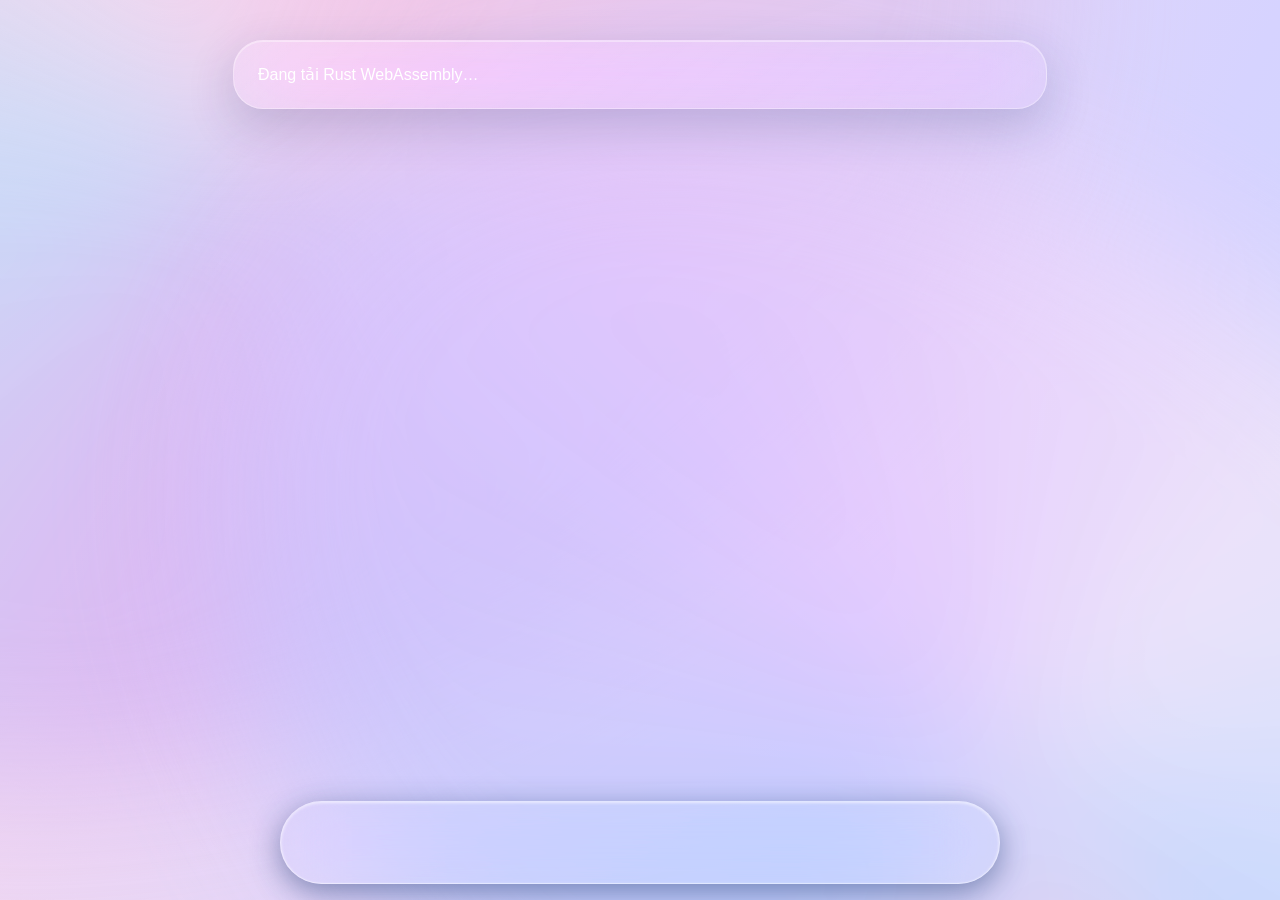
==== commit fc1bce75: "Add files via upload" ====
--- a/index.html
+++ b/index.html
@@ -1,169 +1 @@
-<!DOCTYPE html><html lang="vi"><head><meta charset="utf-8"><meta name="viewport" content="width=device-width,initial-scale=1,viewport-fit=cover"><meta name="theme-color" content="#e7d8f4"><title>Triết học 214 câu · HyperOS Liquid Glass</title><style>
-:root{font-family:ui-sans-serif,-apple-system,BlinkMacSystemFont,"Segoe UI",sans-serif;color:#fff;font-synthesis:none}*{box-sizing:border-box}html{scroll-behavior:smooth}body{margin:0;min-height:100vh;background:#163b81;overflow-x:hidden}button,input,select{font:inherit}button{cursor:pointer;-webkit-tap-highlight-color:transparent}button:disabled{opacity:.35;cursor:not-allowed}.background{position:fixed;inset:0;z-index:-2;overflow:hidden;background:radial-gradient(ellipse at 18% 9%,#8acaff 0%,transparent 42%),radial-gradient(ellipse at 94% 16%,#2b54cf 0%,transparent 52%),radial-gradient(ellipse at 79% 75%,#ce9ad3 0%,transparent 43%),linear-gradient(145deg,#376ba5 5%,#233d91 46%,#7995d0 100%)}.background:before,.background:after{content:"";position:absolute;border-radius:44% 56% 61% 39%/41% 33% 67% 59%;filter:blur(1px);pointer-events:none;animation:float 18s ease-in-out infinite alternate}.background:before{width:95vw;height:110vh;left:-43vw;top:-23vh;transform:rotate(-24deg);background:linear-gradient(115deg,#ffffff55,#86e6ff27 17%,#3da3ff15 38%,#d8f4ff7c 44%,#174fae28 48%,#0d286c5c 65%,#d3c5ff55 79%,#ffffff12);box-shadow:inset 18px 5px 40px #e6f7ff55,35px 22px 65px #113c8a40}.background:after{width:82vw;height:100vh;right:-30vw;bottom:-29vh;transform:rotate(34deg);background:linear-gradient(110deg,#ffffff70,#6bbdff25 22%,#d4b5ff7c 38%,#ffffff20 45%,#144a9b50 60%,#f9e4ff78 78%,#ffffff11);box-shadow:inset -15px 20px 65px #ffffff7c;animation-delay:-9s}.aura{position:fixed;z-index:-1;width:85vw;height:65vh;top:34%;left:12%;border-radius:50%;background:radial-gradient(ellipse,#5bd8ff38,transparent 65%);filter:blur(35px);pointer-events:none;animation:breath 10s ease-in-out infinite alternate}@keyframes float{from{transform:translate(-3%,2%) rotate(-23deg) scale(1)}to{transform:translate(5%,-5%) rotate(-9deg) scale(1.1)}}@keyframes breath{to{opacity:.3;transform:translate(10%,10%) scale(1.2)}}
-.shell{width:min(100%,920px);margin:0 auto;padding:env(safe-area-inset-top) 18px calc(125px + env(safe-area-inset-bottom));min-height:100vh}.topbar{display:flex;align-items:center;justify-content:space-between;padding:23px 2px 19px;gap:12px}.brand{font-size:15px;font-weight:780;letter-spacing:.1px;display:flex;align-items:center;gap:10px;text-shadow:0 2px 15px #133b8070}.logo{display:grid;place-items:center;width:44px;height:44px;border-radius:17px;background:#ffffff2e;border:1px solid #ffffff70;box-shadow:inset 0 1px 0 #ffffffa1,0 8px 22px #123f8544;font-size:23px}.glass{position:relative;background:linear-gradient(145deg,#ffffff4d,#e6f6ff25 42%,#ffffff18 82%);border:1px solid #ffffff8b;box-shadow:inset 0 1.5px 0 #ffffffb0,inset 0 -1px 0 #ffffff30,0 16px 35px #102e7252,0 3px 9px #163a7255;backdrop-filter:blur(30px) saturate(190%);-webkit-backdrop-filter:blur(30px) saturate(190%);border-radius:30px}.glass:before{content:"";position:absolute;inset:0;border-radius:inherit;pointer-events:none;background:linear-gradient(135deg,#ffffff30,transparent 29%,transparent 65%,#ffffff12);opacity:.7}.panel{padding:23px;margin:0 0 18px}.title{font-size:clamp(30px,5vw,44px);font-weight:820;line-height:1.17;letter-spacing:-1.4px;margin:13px 0 10px;text-shadow:0 3px 18px #173c8c6e}.sub{color:#f5faffd9;font-size:14px;line-height:1.6}.eyebrow{font-size:12px;font-weight:800;letter-spacing:1.5px;color:#d4f1ff;text-transform:uppercase}.actions{display:grid;grid-template-columns:repeat(4,minmax(0,1fr));gap:10px}.action{border-radius:23px;min-height:117px;padding:14px 5px 12px;border:1px solid #ffffff75;background:linear-gradient(155deg,#ffffff4b,#ffffff15);color:white;box-shadow:inset 0 1px 1px #ffffff9a,0 6px 15px #18387c33;transition:transform .3s cubic-bezier(.2,1.5,.3,1),background .2s}.action:active,.btn:active,.option:active{transform:scale(.955)}.action .symbol{display:grid;place-items:center;font-size:27px;width:52px;height:52px;margin:0 auto 9px;border-radius:18px;background:linear-gradient(145deg,#ffffff77,#ffffff14);border:1px solid #ffffff8c;box-shadow:inset 0 1px 2px #fff8}.action strong{font-size:12px;line-height:1.3;display:block}.action small{font-size:10px;color:#f4f8ffd0;display:block;margin-top:4px}.action.active .symbol,.btn.primary{background:linear-gradient(135deg,#4cbbffcf,#1765f4db 55%,#5c58eae8);box-shadow:inset 0 1px 2px #ffffffa0,0 8px 26px #1b69f488}.sectiontitle{font-size:17px;font-weight:750;margin:0 0 18px}.stats{display:flex;align-items:center;gap:22px}.ring{width:142px;height:142px;flex-shrink:0;border-radius:50%;display:grid;place-items:center;background:conic-gradient(#7ce5ff var(--pct,0%),#ffffff31 0);box-shadow:inset 0 0 0 1px #ffffff5e,0 4px 20px #184b7a44}.ring-inner{height:112px;width:112px;border-radius:50%;background:linear-gradient(135deg,#2d63a7b8,#263f8c9c);border:1px solid #ffffff5a;display:flex;flex-direction:column;justify-content:center;align-items:center;box-shadow:inset 0 0 20px #112b626b}.ring-inner b{font-size:29px}.ring-inner small{font-size:11px;color:#e8f6ff}.statslines{flex:1;display:grid;gap:15px}.statline{display:flex;align-items:center;justify-content:space-between;gap:8px;font-size:14px}.statline strong{font-size:17px}.achievements{display:grid;grid-template-columns:repeat(3,1fr);gap:10px}.mini{padding:17px 6px;border-radius:20px;text-align:center;background:#ffffff22;border:1px solid #ffffff6c;box-shadow:inset 0 1px 0 #ffffff6b}.mini .emoji{font-size:24px}.mini span{display:block;font-size:12px;color:#e9f5ff;margin-top:7px}.mini b{display:block;margin-top:4px;font-size:17px}.btn{border:1px solid #ffffff83;color:white;background:linear-gradient(145deg,#ffffff4d,#ffffff20);border-radius:19px;padding:15px 18px;font-weight:740;box-shadow:inset 0 1px 1px #ffffffa6,0 6px 17px #14397744;transition:transform .25s cubic-bezier(.2,1.6,.3,1),background .2s}.btn.primary{border-color:#bce7ff}.btn.wide{width:100%}.btnrow{display:flex;gap:10px;flex-wrap:wrap}.btnrow .btn{flex:1}.pill{padding:9px 12px;border:1px solid #ffffff7d;border-radius:99px;background:#ffffff29;color:white;font-size:13px}.pill b{font-weight:800}.progress{height:11px;background:#ffffff38;border:1px solid #ffffff6d;border-radius:30px;overflow:hidden}.progress div{height:100%;width:0;background:linear-gradient(90deg,#9eeeff,#57bbff,#c6bcff);border-radius:30px;transition:width .5s cubic-bezier(.2,1,.2,1);box-shadow:0 0 12px #7edbff}.question-title{font-size:clamp(20px,4.4vw,27px);line-height:1.5;font-weight:770;letter-spacing:-.3px;margin:17px 0 24px}.options{display:grid;gap:12px}.option{width:100%;display:flex;align-items:center;gap:13px;text-align:left;padding:14px;border-radius:25px;min-height:72px;color:white;border:1px solid #ffffff72;background:linear-gradient(115deg,#ffffff35,#ffffff18);box-shadow:inset 0 1px 0 #ffffff74,0 5px 15px #16427b2b;transition:transform .25s cubic-bezier(.2,1.6,.3,1),background .25s,box-shadow .25s}.option .letter{flex:0 0 43px;width:43px;height:43px;display:grid;place-items:center;font-size:18px;font-weight:800;border-radius:16px;border:1px solid #ffffff89;background:#ffffff40;box-shadow:inset 0 1px 2px #ffffff91}.option .answertext{flex:1;font-size:14px;line-height:1.45}.option .circle{width:20px;height:20px;flex:0 0 20px;border:2px solid #e4f5ffc9;border-radius:50%}.option.selected{background:linear-gradient(110deg,#26b9ff82,#4778fa84 70%,#ffffff2d);border-color:#b2efff;box-shadow:inset 0 1px 1px #fff,0 0 21px #6fcdff5e}.option.selected .letter{background:linear-gradient(130deg,#4adfff,#2674f7)}.option.selected .circle{border:6px solid #f1fcff;background:#397eff}.option.correct{border-color:#9cffcf;background:#28c68b5c}.option.wrong{border-color:#ffb4cb;background:#ec5b7c5c}.question-grid{display:grid;grid-template-columns:repeat(auto-fill,minmax(42px,1fr));gap:9px;max-height:290px;overflow:auto}.question-grid button{border-radius:13px;border:1px solid #ffffff7c;color:white;background:#ffffff26;padding:12px 2px;font-weight:750}.question-grid button.done{background:#66d3ff5c}.question-grid button.current{border:2px solid white;background:#468eff}.question-grid button.good{background:#18ba7d8a}.question-grid button.bad{background:#f166858c}.input{width:100%;padding:14px 16px;border-radius:16px;border:1px solid #ffffff9e;background:#ffffffd9;color:#183e7c;outline:none}.input:focus{box-shadow:0 0 0 3px #9feaff88}.field{display:grid;gap:8px;font-size:13px;font-weight:700;flex:1;min-width:140px}.fields{display:flex;gap:12px;flex-wrap:wrap;margin:18px 0}.payment-image{display:block;width:min(100%,360px);margin:20px auto;border-radius:20px;box-shadow:0 15px 35px #0a225966}.notice{padding:14px;border:1px solid #ffffff69;background:#ffffff26;border-radius:17px;font-size:13px;line-height:1.6}.error{color:#ffe2e9;font-weight:750}.hidden{display:none!important}.dock{position:fixed;z-index:30;bottom:calc(15px + env(safe-area-inset-bottom));left:50%;transform:translateX(-50%);width:min(calc(100% - 30px),610px);display:flex;justify-content:space-around;gap:3px;padding:8px;border-radius:35px;background:linear-gradient(145deg,#ffffff55,#ffffff25 35%,#d7edff25);border:1px solid #ffffffa8;box-shadow:inset 0 1px 2px #ffffffc2,0 16px 30px #102b6677;backdrop-filter:blur(35px) saturate(200%);-webkit-backdrop-filter:blur(35px) saturate(200%)}.dock button{min-width:0;flex:1;display:grid;place-items:center;gap:3px;background:transparent;border:0;color:#f3f8ff;padding:8px 2px;border-radius:25px}.dock button.active{background:linear-gradient(145deg,#ffffff65,#ffffff20);box-shadow:inset 0 1px 1px #fff9,0 4px 10px #234b8b52}.dock .ico{font-size:23px;line-height:1}.dock .txt{font-size:11px;font-weight:700}.screen{animation:appear .52s cubic-bezier(.2,1,.3,1) both}@keyframes appear{from{opacity:0;transform:translateY(22px) scale(.98);filter:blur(10px)}to{opacity:1;transform:translateY(0) scale(1);filter:blur(0)}}.slide{animation:slide .36s cubic-bezier(.2,1,.3,1)}@keyframes slide{from{opacity:.4;transform:translateX(15px);filter:blur(3px)}to{opacity:1;transform:translateX(0);filter:blur(0)}}.muted{color:#e8f5ffe3}.linklike{color:white;text-decoration:underline}.tiny{font-size:12px;line-height:1.6}.reviewline{border-bottom:1px solid #ffffff46;padding:13px 0}.reviewline:last-child{border:0}.reviewline strong{display:block;margin-bottom:5px}.reviewline span{font-size:13px;color:#eef9ff}.toast{position:fixed;top:20px;left:50%;transform:translateX(-50%);background:#13356be6;color:white;border:1px solid #ffffff70;padding:13px 18px;border-radius:19px;z-index:40;box-shadow:0 8px 20px #12294c77;max-width:90%;text-align:center}.count{font-variant-numeric:tabular-nums}@media(max-width:460px){.shell{padding-left:14px;padding-right:14px}.panel{padding:19px}.actions{gap:7px}.action{min-height:109px;padding:10px 3px}.action .symbol{width:43px;height:43px;font-size:23px}.action strong{font-size:11px}.action small{font-size:9px}.stats{gap:14px}.ring{width:118px;height:118px}.ring-inner{width:92px;height:92px}.statline{font-size:12px}.statline strong{font-size:14px}.dock .txt{font-size:10px}}@media(prefers-reduced-motion:reduce){*,*:before,*:after{animation:none!important;transition:none!important;scroll-behavior:auto!important}}
-
-
-/* HyperOS 4 pastel chromatic motion + refractive Liquid Glass */
-:root{color-scheme:light;--ink:#283253;--muted:#52617f;--edge:rgba(255,255,255,.76);--refract:rgba(255,255,255,.25)}
-html{background:#d9e3ff}body{background:transparent;color:var(--ink)}
-.background{z-index:-3;background:linear-gradient(115deg,#f9d8ed 0%,#d6d3ff 27%,#b8d8ff 57%,#ffe0ed 84%,#d6e8ff 100%);background-size:280% 280%;animation:hyperShift 19s ease-in-out infinite alternate;isolation:isolate}
-.background:before{inset:-45% auto auto -45%;width:130vw;height:125vh;border-radius:50%;filter:blur(70px);background:conic-gradient(from 0deg,transparent,#f7b9ddad,#b5c8ff9c,#d2a6f1b8,#a9dfffb5,transparent);animation:orbOne 23s ease-in-out infinite alternate;box-shadow:none;opacity:.85}
-.background:after{inset:auto -45% -45% auto;width:135vw;height:120vh;border-radius:50%;filter:blur(75px);background:conic-gradient(from 110deg,#ffd3e2c9,#a7caffb5,#e8c1ffc7,#fff1f5b5,#b3d5ffbd);animation:orbTwo 26s ease-in-out infinite alternate;box-shadow:none;opacity:.83}
-.aura{z-index:-2;top:18%;left:-15%;width:130vw;height:90vh;background:radial-gradient(ellipse at 35% 30%,#f4b4dd9e,transparent 56%),radial-gradient(ellipse at 72% 65%,#90c3ffc4,transparent 58%);filter:blur(70px);animation:auraShift 16s ease-in-out infinite alternate}
-@keyframes hyperShift{0%{background-position:0% 15%}33%{background-position:60% 90%}66%{background-position:100% 5%}100%{background-position:20% 75%}}
-@keyframes orbOne{from{transform:translate(-10%,4%) rotate(-20deg) scale(1)}to{transform:translate(38%,25%) rotate(95deg) scale(1.17)}}
-@keyframes orbTwo{from{transform:translate(9%,-7%) rotate(-20deg) scale(1.05)}to{transform:translate(-31%,-28%) rotate(95deg) scale(.93)}}
-@keyframes auraShift{from{transform:translate(-7%,4%) scale(1);opacity:.55}to{transform:translate(14%,-12%) scale(1.3);opacity:.95}}
-/* glass has clear center, bright lens rim and soft chromatic edge */
-.glass,.dock{background:linear-gradient(155deg,rgba(255,255,255,.32),rgba(255,255,255,.10) 47%,rgba(233,239,255,.18));border:1px solid rgba(255,255,255,.78);box-shadow:inset 0 1.5px 1px #ffffffea,inset 0 -1px 1px #ffffff66,0 12px 30px rgba(73,87,147,.15),0 2px 6px rgba(91,113,179,.1);backdrop-filter:blur(24px) saturate(185%) brightness(1.045);-webkit-backdrop-filter:blur(24px) saturate(185%) brightness(1.045)}
-.glass{overflow:hidden}.glass:before{background:linear-gradient(132deg,rgba(255,255,255,.57),rgba(255,255,255,0) 34%,rgba(255,255,255,0) 64%,rgba(255,255,255,.19));opacity:.58}
-.glass:after{content:"";position:absolute;inset:0;border-radius:inherit;pointer-events:none;z-index:0;background:radial-gradient(300px circle at var(--lx,16%) var(--ly,0%),rgba(255,255,255,.42),transparent 65%);opacity:.55;transition:opacity .35s}
-.glass>*{position:relative;z-index:1}
-.brand,.title,.sectiontitle,.question-title,.eyebrow,.statline,.ring-inner b,.reviewline strong{color:#26345e;text-shadow:0 1px 0 #ffffff65}
-.sub,.muted,.tiny,.statline,.reviewline span,.mini span,.action small,.ring-inner small{color:#4d5b7d;text-shadow:none}
-.logo,.action,.mini,.btn,.pill,.option,.question-grid button,.dock button.active{background:linear-gradient(155deg,rgba(255,255,255,.39),rgba(255,255,255,.14) 68%,rgba(245,250,255,.20));border-color:rgba(255,255,255,.79);box-shadow:inset 0 1px 1px #fff,0 5px 15px rgba(61,90,160,.10);color:#2a385f;backdrop-filter:blur(12px) saturate(150%);-webkit-backdrop-filter:blur(12px) saturate(150%)}
-.action .symbol,.option .letter{background:linear-gradient(145deg,#ffffffa8,#ffffff36);color:#2c4989;border-color:#ffffffc9;box-shadow:inset 0 1px 2px #fff9}
-.action.active .symbol,.btn.primary,.option.selected .letter{background:linear-gradient(135deg,#8de4ffb8,#79b0ffbd 55%,#b9a5f8be);color:#183a82;box-shadow:inset 0 1px 1px #fff,0 6px 18px #5d93e75c}
-.option .answertext,.action strong,.dock .txt,.dock .ico{color:#2d395e}
-.option .circle{border-color:#6c80b1}.option.selected{background:linear-gradient(125deg,#a7e8ff85,#c1ccff8c,#ffffff54);border-color:#fff;box-shadow:inset 0 1px 2px #fff,0 0 20px #6bafff50}.option.selected .circle{border-color:#eafaff;background:#528be9}
-.option.correct{background:#76e5b56b}.option.wrong{background:#ff9db077}
-.ring{background:conic-gradient(#77b5ff var(--pct,0%),#ffffff6e 0)}.ring-inner{background:linear-gradient(140deg,#ffffff9a,#d4e0ff6b);border-color:#fff9}.ring-inner small{color:#52607b}
-.progress{background:#ffffff67;border-color:#fff9}.progress div{background:linear-gradient(90deg,#82d8ff,#7d9eff,#e5a9f3)}
-.dock{background:linear-gradient(155deg,#ffffff9c,#ffffff36 46%,#e7edff58);border:1px solid #ffffffdc;box-shadow:inset 0 1.5px 2px #fff,0 15px 35px #5162a449;overflow:hidden}
-.dock:before{content:"";position:absolute;inset:1px;border-radius:inherit;pointer-events:none;background:linear-gradient(160deg,#ffffff79,transparent 43%,#ffffff35);opacity:.45}
-.dock button{position:relative;transition:transform .48s cubic-bezier(.18,1.65,.35,1),background .35s}.dock button.active{background:#ffffff63;box-shadow:inset 0 1px 1px #fff,0 3px 11px #6477b82b}
-.btn,.action,.option,.pill{transition:transform .48s cubic-bezier(.2,1.7,.35,1),box-shadow .4s,background .4s,filter .4s}.btn:active,.action:active,.option:active,.dock button:active{transform:scale(.93);filter:brightness(1.08)}
-.input{background:#ffffffb8;color:#24365d;border-color:#fff}.toast{background:#e6efffef;color:#26365c;border-color:#fff}.notice{background:#ffffff57;border-color:#fff8;color:#394866}.error{color:#a32754}.reviewline{border-color:#ffffff9c}.question-grid button{color:#344569}.question-grid button.current{background:#9fc4ffbd;color:#22386d}.question-grid button.done{background:#c4e5ffad}.question-grid button.good{background:#8ce2b6ad}.question-grid button.bad{background:#ffa7bbab}
-.payment-image{border:2px solid #ffffffaa;box-shadow:0 10px 28px #7286bc4a}
-/* fluid interactive surface sheen */
-.liquid-sheen{position:relative;isolation:isolate;overflow:hidden}.liquid-sheen:after{content:"";position:absolute;inset:-1px;pointer-events:none;border-radius:inherit;background:radial-gradient(220px circle at var(--px,50%) var(--py,0%),rgba(255,255,255,.68),transparent 60%);mix-blend-mode:screen;opacity:0;transition:opacity .3s}.liquid-sheen:active:after,.liquid-sheen:hover:after{opacity:.8}
-@keyframes glassPop{0%{opacity:0;transform:translateY(22px) scale(.955);filter:blur(7px)}65%{opacity:1;transform:translateY(-4px) scale(1.012);filter:blur(0)}100%{transform:translateY(0) scale(1);filter:blur(0)}}
-.screen{animation:glassPop .68s cubic-bezier(.2,.9,.25,1) both}
-@keyframes slide{from{opacity:.5;transform:translateX(21px) scale(.985);filter:blur(4px)}70%{opacity:1;transform:translateX(-2px) scale(1.005);filter:blur(0)}to{transform:translateX(0) scale(1)}}
-.slide{animation:slide .48s cubic-bezier(.22,.9,.25,1)}
-@media (prefers-reduced-motion:reduce){.background,.background:before,.background:after,.aura{animation:none!important}*,*:before,*:after{transition:none!important;animation:none!important}}
-@media(max-width:460px){.glass,.dock{backdrop-filter:blur(20px) saturate(160%);-webkit-backdrop-filter:blur(20px) saturate(160%)}.background:before,.background:after{filter:blur(55px)}}
-
-
-/* Liquid Capsule – springy sliding lens with bright edge refraction */
-.dock{isolation:isolate;overflow:visible!important;transform:translate3d(-50%,0,0);background:linear-gradient(140deg,rgba(255,255,255,.36),rgba(255,255,255,.12) 50%,rgba(240,245,255,.22))!important;backdrop-filter:blur(24px) saturate(170%)!important;-webkit-backdrop-filter:blur(24px) saturate(170%)!important;box-shadow:inset 0 1px 1px rgba(255,255,255,.95),inset 0 -1px 1px rgba(255,255,255,.48),0 13px 32px rgba(69,78,147,.24)!important}
-.dock button{z-index:2;position:relative;isolation:isolate;background:transparent!important;box-shadow:none!important;transition:transform .42s cubic-bezier(.2,1.7,.3,1),color .3s,filter .3s;touch-action:manipulation}
-.dock button.active{filter:drop-shadow(0 1px 1px rgba(255,255,255,.5))}.dock button.active .ico{transform:translateY(-2px) scale(1.12)}.dock .ico{transition:transform .55s cubic-bezier(.18,1.7,.32,1)}
-.liquid-capsule{position:absolute;left:0;top:0;width:20%;height:calc(100% - 14px);z-index:1;border-radius:27px;pointer-events:none;transform:translate3d(0,0,0);will-change:transform,width,height;overflow:hidden;background:linear-gradient(145deg,rgba(255,255,255,.63),rgba(255,255,255,.24) 40%,rgba(208,230,255,.35) 80%,rgba(255,255,255,.56));border:1px solid rgba(255,255,255,.95);box-shadow:inset 0 2px 2px rgba(255,255,255,.96),inset 0 -3px 6px rgba(133,161,216,.18),0 4px 12px rgba(66,102,180,.16),0 0 16px rgba(255,255,255,.24);backdrop-filter:blur(9px) saturate(190%);-webkit-backdrop-filter:blur(9px) saturate(190%)}
-.liquid-capsule:before{content:"";position:absolute;inset:1px;border-radius:inherit;background:radial-gradient(ellipse at 24% 0%,rgba(255,255,255,.88),transparent 56%),linear-gradient(175deg,rgba(255,255,255,.24),transparent 60%);opacity:.78}
-.liquid-capsule:after{content:"";position:absolute;inset:0;border-radius:inherit;box-shadow:inset 1px 0 2px #fff9,inset -2px 0 2px #b3d4ff8a;pointer-events:none}
-.capsule-glint{position:absolute;inset:-55% auto -55% -65%;width:42%;transform:rotate(22deg);background:linear-gradient(90deg,transparent,rgba(255,255,255,.58),transparent);opacity:.5}
-.dock button:active{transform:scale(.91)}
-@keyframes dockIn{from{opacity:0;translate:0 24px;filter:blur(8px)}to{opacity:1;translate:0 0;filter:blur(0)}}.dock{animation:dockIn .7s cubic-bezier(.2,.9,.3,1) both}
-@media(prefers-reduced-motion:reduce){.dock{animation:none}.liquid-capsule,.dock button,.dock .ico{transition:none!important;animation:none!important}}
-.dock{touch-action:none;user-select:none;-webkit-user-select:none}.dock button{touch-action:none;-webkit-user-select:none}</style></head><body><div class="background"></div><div class="aura"></div><div class="shell"><div class="topbar"><div class="brand"><span class="logo">🎓</span><span>TRIẾT HỌC · 214 CÂU</span></div><button class="pill" id="topHome">⌂ Trang chủ</button></div>
-<section id="home" class="screen"><div class="title">Trắc nghiệm<br>Triết học Mác – Lênin</div><p class="sub" style="margin:0 0 25px">214 câu hỏi · Luyện tập · Kiểm tra · Xem tiến độ</p><div class="glass panel"><div class="actions"><button class="action active" data-start="214"><span class="symbol">▤</span><strong>Làm bài</strong><small>214 câu</small></button><button class="action" data-start="50"><span class="symbol">⤨</span><strong>Luyện nhanh</strong><small>50 câu</small></button><button class="action" data-page="history"><span class="symbol">▥</span><strong>Tiến độ</strong><small>Lịch sử</small></button><button class="action" data-page="saved"><span class="symbol">☆</span><strong>Yêu thích</strong><small>Ôn tập</small></button></div></div><div class="glass panel"><h3 class="sectiontitle">Tổng quan học tập</h3><div class="stats"><div class="ring" id="ring"><div class="ring-inner"><b id="percent">0%</b><small>Hoàn thành</small></div></div><div class="statslines"><div class="statline"><span>▤ Tổng số câu</span><strong>214</strong></div><div class="statline"><span>◫ Đã làm gần nhất</span><strong id="answeredHome">0</strong></div><div class="statline"><span>✓ Đúng gần nhất</span><strong id="correctHome">—</strong></div><div class="statline"><span>✕ Sai gần nhất</span><strong id="wrongHome">—</strong></div></div></div></div><div class="glass panel"><h3 class="sectiontitle">🏆 Bảng thành tích</h3><div class="achievements"><div class="mini"><div class="emoji">👑</div><span>Điểm cao nhất</span><b id="best">—</b></div><div class="mini"><div class="emoji">▥</div><span>Số lần làm</span><b id="attempts">0</b></div><div class="mini"><div class="emoji">◷</div><span>Thời gian TB</span><b id="average">—</b></div></div></div><button class="btn primary wide" data-start="214">Bắt đầu làm bài 214 câu →</button></section>
-<section id="quiz" class="screen hidden"><div class="glass panel"><div style="display:flex;justify-content:space-between;align-items:center;gap:12px"><button class="pill" id="backHome">‹ Quay lại</button><b id="quizCounter">Câu 1/214</b><button class="pill" id="jumpToggle">▦ Danh sách</button></div><div class="progress" style="margin:18px 0 8px"><div id="progressFill"></div></div><div class="sub" id="progressLabel">0% đã trả lời</div></div><div class="glass panel" id="questionPanel"><div style="display:flex;justify-content:space-between;align-items:center"><span class="eyebrow" id="questionTag">CÂU 1</span><button class="pill" id="bookmark">☆ Lưu câu</button></div><h2 class="question-title" id="questionText"></h2><div class="options" id="options"></div><div class="notice hidden" id="feedback" style="margin-top:16px"></div></div><div class="btnrow" style="margin-bottom:14px"><button class="btn" id="prev">‹ Câu trước</button><button class="btn" id="next">Câu sau ›</button></div><div class="glass panel hidden" id="jumpPanel"><h3 class="sectiontitle">Danh sách câu hỏi</h3><div class="question-grid" id="questionGrid"></div></div><button class="btn primary wide" id="submit">✧ Nộp bài và xem kết quả</button></section>
-<section id="payment" class="screen hidden"><div class="glass panel"><span class="eyebrow">HOÀN THÀNH BÀI THI</span><h2 class="title" style="font-size:30px">Mở khóa kết quả</h2><p class="sub">Chuyển khoản <b>2.000đ</b> theo mã QR, gửi xác nhận giao dịch cho người quản lý. Sau khi được cấp mã, bạn có thể xem điểm và đáp án.</p><img class="payment-image" id="qr" alt="QR chuyển khoản Techcombank 2.000 đồng"><div class="notice">Đây là xác nhận thủ công. Trang web <b>không tự kiểm tra giao dịch</b>. Không chia sẻ OTP hoặc mật khẩu ngân hàng.</div><div class="fields"><label class="field">Mã mở khóa<input class="input" id="unlockInput" placeholder="Nhập mã được cấp" autocomplete="off"></label></div><p class="error hidden" id="unlockError">Mã không đúng. Vui lòng kiểm tra lại.</p><button class="btn primary wide" id="unlock">Mở khóa điểm và đáp án →</button></div></section>
-<section id="result" class="screen hidden"><div class="glass panel" style="text-align:center"><span class="eyebrow">KẾT QUẢ BÀI LÀM</span><div style="font-size:60px;margin:12px 0">🏆</div><h2 class="title" id="score" style="font-size:40px">0/214</h2><p class="sub" id="resultInfo"></p><div class="btnrow"><button class="btn primary" id="review">Xem lại bài</button><button class="btn" data-page="home">Trang chủ</button></div></div><div class="glass panel"><h3 class="sectiontitle">Các câu sai hoặc bỏ trống</h3><div id="wrongList"></div></div></section>
-<section id="history" class="screen hidden"><div class="glass panel"><h2 class="title" style="font-size:28px">Lịch sử luyện tập</h2><p class="sub">Lưu trên trình duyệt hiện tại của bạn.</p><div id="historyList"></div></div></section>
-<section id="saved" class="screen hidden"><div class="glass panel"><h2 class="title" style="font-size:28px">Câu yêu thích</h2><p class="sub">Nhấn ☆ khi làm bài để lưu câu cần ôn lại.</p><div id="savedList"></div></div><button class="btn primary wide" id="practiceSaved">Luyện các câu đã lưu →</button></section>
-</div><nav class="dock" aria-label="Điều hướng chính"><div class="liquid-capsule" aria-hidden="true"><span class="capsule-glint"></span></div><button data-page="home" class="active"><span class="ico">⌂</span><span class="txt">Trang chủ</span></button><button data-page="quiz"><span class="ico">▤</span><span class="txt">Làm bài</span></button><button data-page="result"><span class="ico">▥</span><span class="txt">Kết quả</span></button><button data-page="history"><span class="ico">◷</span><span class="txt">Lịch sử</span></button><button data-page="saved"><span class="ico">☆</span><span class="txt">Đã lưu</span></button></nav><div id="toast" class="toast hidden"></div><script>
-const QUESTIONS=[{"number":1,"question":"Hạt nhân chủ yếu của thế giới quan là gì?","options":{"A":"Các quan điểm chính trị – xã hội","B":"Các quan điểm kinh tế","C":"Các quan điểm triết học","D":"Các quan điểm mỹ học"},"answer":"C"},{"number":2,"question":"Điểm chung trong quan niệm về vật chất của chủ nghĩa duy vật thời cổ đại là:","options":{"A":"Đồng nhất vật chất với khối lượng","B":"Đồng nhất vật chất với nguyên tử","C":"Đồng nhất vật chất với vật thể cụ thể cảm tính","D":"Đồng nhất vật chất với thực tại khách quan"},"answer":"C"},{"number":3,"question":"Nhà triết học nào thời cổ đại cho rằng nước là cơ sở sản sinh ra toàn bộ thế giới?","options":{"A":"Talét","B":"Hêraclít","C":"Anaximen","D":"Đêmôcrít"},"answer":"A"},{"number":4,"question":"Thế giới quan khoa học dựa trên lập trường triết học nào?","options":{"A":"Chủ nghĩa duy tâm chủ quan","B":"Chủ nghĩa duy tâm khách quan","C":"Chủ nghĩa duy vật","D":"Chủ nghĩa duy vật siêu hình"},"answer":"C"},{"number":5,"question":"Triết học có chức năng gì?","options":{"A":"Chức năng giải thích thế giới","B":"Chức năng thế giới quan","C":"Chức năng phương pháp luận","D":"Chức năng thế giới quan và phương pháp luận"},"answer":"D"},{"number":6,"question":"Khi khoa học tự nhiên phát hiện ra tia X, ra hiện tượng phóng xạ, ra điện tử là một thành phần cấu tạo nên nguyên tử. Theo Lênin điều đó chứng tỏ gì?","options":{"A":"Vật chất không tồn tại thực sự","B":"Giới hạn hiểu biết trước đây của chúng ta về vật chất mất đi","C":"Vật chất tiêu tan","D":"Vật chất có tồn tại thực sự nhưng không thể nhận thức được"},"answer":"B"},{"number":7,"question":"Vấn đề cơ bản của triết học là gì?","options":{"A":"Vật chất, ý thức","B":"Vật chất và ý thức","C":"Cái chung và cái riêng","D":"Mối quan hệ vật chất và ý thức(tư duy và tồn tại)"},"answer":"D"},{"number":8,"question":"Điều kiện kinh tế-xã hội nào dẫn đến sự ra đời của triết học Mác?","options":{"A":"PTSXTBCN được củng cố và phát triển","B":"Giai cấp vô sản trở thành lực lượng chính trị độc lập","C":"Giai cấp tư sản trở nên lỗi thời, lạc hậu","D":"A, B, đều đúng"},"answer":"D"},{"number":9,"question":"Triết học là:","options":{"A":"Hệ thống quan niệm về con người và thế giới.","B":"Hệ thống quan niệm, quan điểm lý luận chung nhất của con người về thế giới; về vị trí, vai trò của con người trong thế giới đó.","C":"Hệ thống quan niệm, quan điểm chung của con người về thế giới cũng như vị trí, vai trò của con người trong thế giới ấy.","D":"Không có câu trả lời đúng."},"answer":"C"},{"number":10,"question":"“Triết học là khoa học của mọi khoa học” là câu nói của nhà triết gia nào?","options":{"A":"Cantơ","B":"Arixtốt","C":"Hêghen","D":"C.Mác"},"answer":"C"},{"number":11,"question":"“Người ta không thể tắm hai lần trên cùng một dòng sông” là câu nói của nhà triết gia nào?","options":{"A":"Cantơ","B":"Arixtốt","C":"Hêcraclit","D":"C.Mác"},"answer":"C"},{"number":12,"question":"Thế giới quan là:","options":{"A":"Quan điểm của con người về thế giới","B":"Hệ thống quan điểm của con người về thế giới","C":"Hệ thống quan niệm, quan điểm chung nhất của con người về thế giới","D":"Đời sống với các nguyên tắc,định hướng con người hoạt động"},"answer":"C"},{"number":13,"question":"Các trình độ phát triển của thế giới quan:","options":{"A":"Thế giới quan tôn giáo – Thế giới quan huyền thoại – Thế giới quan triết học","B":"Thế giới quan tôn giáo – Thế giới quan triết học– Thế giới quan huyền thoại","C":"Thế giới quan huyền thoại – Thế giới quan tôn giáo – Thế giới quan triết học","D":"Thế giơi quan duy vật -thế giới quan duy vật siêu hinh-Thế giới quan triết học"},"answer":"C"},{"number":14,"question":"Triết học ra đời thời gian nào?","options":{"A":"Thiên niên kỷ II, Trước CN","B":"Thế kỷ VIII-Thế kỷ VI Trướcc công nguyên","C":"Thế kỷ II sau công nguyên","D":"Thế kỷ XIX"},"answer":"B"},{"number":15,"question":"C.Mác chỉ ra đâu là hạt nhân hợp lý trong triết học của Hêghen?","options":{"A":"Chủ ghĩa duy vật","B":"Chủ nghĩa duy tâm","C":"Phép biện chứng như lý luận về sự phát triển","D":"Tư tưởng về vận động"},"answer":"C"},{"number":16,"question":"Triết học Mác ra đời vào thời gian nào?","options":{"A":"Những năm 20 của thế kỷ XIX","B":"Những năm 30 của thế kỷ XIX","C":"Nhửng năm 40 của thế kỷ XIX","D":"Những năm 50 của thế kỷ XIX"},"answer":"C"},{"number":17,"question":"Triết học Mác -LeeNIn do ai sáng  lập và phát triển?","options":{"A":"C.Mác,Ph.Angghen;V.I.LêNin","B":"C.Mác và Ph.Ăngghen","C":"V.I.LêNin","D":"Ph.Ăngghen"},"answer":"A"},{"number":18,"question":"Nguồn gốc lý luận trực tiếp của chủ nghĩa Mác là:","options":{"A":"Chủ nghĩa duy vật khai sáng Pháp","B":"Triết học cổ điển Đức","C":"Kinh tế chính trị cổ điển Anh","D":"Chủ nghĩa xã hội không tưởng Pháp và Anh"},"answer":"B"},{"number":19,"question":"Ba phát minh lớn nhất của khoa học tự nhiên lam cơ sở khoa học  tự nhiên cho sự ra đời tư duy biện chứng duy vật đầu thế kỷ XIX là những phát minh nào?","options":{"A":"1) Thuyết mặt trời làm trung tâm vũ tru của Côpécních. 2)Định luật bảo toàn khối lượng của Lô mô nô xốp.3) Học thuyết tế bào","B":"1) định luật bảo toàn và chuyển hóa năng lượng.2) học thuyết tế bào.3) Học thuyết tiến hóa của Đácuyên","C":"1) Phát hiện ra nguyên tử.2) Phát hiện ra điện. 3)Định luật bảo toàn và chuyển hóa năng lượng","D":"1) Phát hiện tia X (Rơn Gen).2) Thuyết tương đối tổng quát (A.AnhXTanh).3 )Định luật bảo toàn và chuyển hóa năng lượng"},"answer":"B"},{"number":20,"question":"Phát minh nào trong khoa học tự nhiên nửa đầu thế kỷ XIX vạch ra sự thống nhất giữa thế giới động vật và thực vật?","options":{"A":"Học thuyết tế bào","B":"Học thuyết tiến hóa","C":"định luật bảo toàn và chuyển hóa năng lượng","D":"Thuyết tương đối tổng tổng quát (A.AnhXTanh)"},"answer":"A"},{"number":21,"question":"Khẳng định nào sau đây là đúng","options":{"A":"Triết học Mác ra đời vào giữa thế kỷ XIX là một tất yếu lịch sử","B":"Triết học Mác ra đời do thiên tài của Mác và AngGhen","C":"Triết học Mác ra đời hoàn toàn ngẫu nhiên","D":"Triết học Mác ra đời thực hiện mục đích đã được định trước"},"answer":"A"},{"number":22,"question":"Phát minh nào trong khoa học tự nhiên nửa đầu thế kỷ XIX vạch ra nguồn gốc tự nhiên của con người,chống lại quan điểm tôn giáo ?","options":{"A":"Học thuyết tế bào","B":"Học thuyết tiến hóa","C":"Định luật bảo toàn và chuyển hóa năng lượng","D":"Phát hiện tia X (RơnGen)"},"answer":"B"},{"number":23,"question":"Khi học ở BécLin  C.Mác tham gia hoạt động trong trào lưu triết học nào?","options":{"A":"Phái Heeghen già (phái bảo thủ )","B":"Phái Hêghen trẻ (phái cấp tiến )","C":"Phái Hêghen già ở Bácmen","D":"Không tham gia vào phái nào"},"answer":"B"},{"number":24,"question":"Vào năm 1841 C.Mác coi nhiệm vụ của triết học phải phục vụ cái gì ?","options":{"A":"Phục vụ cuộc đấu tranh của giai cấp vô sản","B":"Phục vụ chế độ xã hội hiện tại","C":"Phục vụ cuộc đấu tranh cho sự nghiệp đấu tranh giải phóng con người","D":"Phục cuộc đấu tranh giải phóng dân tộc"},"answer":"C"},{"number":25,"question":"Vào những năm 30 của thế kỷ XIX, Ph.Angghen đã tham gia vào nhóm triết học nào, ở đâu?","options":{"A":"Phái Heeghen già.ở Béclin","B":"Phái Heeghen trẻ,ở Béclin","C":"Hê ghen già,ởBácmen","D":"Hê ghen trẻ,ở Bá-men"},"answer":"B"},{"number":26,"question":"Vào năm 1841-1842 Ph.Ăng ghen đã nhận thấy mâu thuẫn gì trong triết học của Hêghen?","options":{"A":"Mâu thuẫn giữa phương pháp biện chứng và hệ thống duy tâm","B":"Mâu thuẫn giữa tính cách mạng và tính bảo thủ trong triết học Hêghen","C":"Mâu thuẫn giữa phương pháp siêu hình và hệ thống duy tâm","D":"Mâu thuẫn giữa hệ thống duy tâm chủ quan và duy tâm khách quan"},"answer":"B"},{"number":27,"question":"Tác phẩm nào của Mác và Angghen đánh dấu sự hoàn thành về cơ bản triết học Mác nói riêng và chủ nghĩa Mác nói chung?","options":{"A":"Hệ tư tưởng Đức","B":"Tuyên ngôn của Đảng cộng sản","C":"Sự khốn cùng của triết học","D":"Luận cương về Phoiơbắc"},"answer":"B"},{"number":28,"question":"Thực chất bước chuyển cách mạng trong triết học do C.Mác và Ph.Ăngghen thực hiện là nội dung nào sau đây  ?","options":{"A":"Thống nhất giữa thế giới quan duy vật và phép biện chứng trong một hệ thống triết học","B":"Thống nhất giữa triết học của Heeghen và triết học của Phoi ơ Bắc","C":"Phê phán chủ nghĩa duy vật siêu hình của Phoi ơ Bắc","D":"Phê phán triết học duy tâm của Hêghen"},"answer":"A"},{"number":29,"question":"Đối tượng nghiên cứu của triêt học Mác -LêNin là những vấn đề nào?","options":{"A":"Nghiên cứu những quy luật trong các lĩnh vực riêng biệt về tự nhiên,xã hội,tư duy","B":"Giải quyết mối quan hệ giữa vật chất và ý thức trên lập trường duy vật biện chứng","C":"Nghiên cứu những quy luật vận động,phát triển chung nhất của tự nhiên,xã hội,tư duy","D":"Cả B và C"},"answer":"D"},{"number":30,"question":"Sai lầm của các quan niệm duy vật trước Mác về vật chất là:","options":{"A":"Đồng nhất vật chất với tồn tại.","B":"Quy vật chất về một dạng vật thể.","C":"Đồng nhất vật chất với hiện thực.","D":"Coi ý thức cũng là một dạng vật chất."},"answer":"B"},{"number":31,"question":"Quan điểm: “vật chất và ý thức là hai nguyên thể đầu tiên cùng song song tồn tại” là quan điểm của trường phái triết học:","options":{"A":"Duy vật biện chứng.","B":"Duy vật siêu hình.","C":"Duy tâm khách quan.","D":"Nhị nguyên."},"answer":"D"},{"number":32,"question":"Theo Ăngghen, vật chất có mấy hình thức vận động cơ bản?","options":{"A":"Hai","B":"Ba","C":"Bốn","D":"Năm"},"answer":"D"},{"number":33,"question":"Theo quan niệm triết học duy vật biện chứng, không gian là:","options":{"A":"Mô thức của trực quan cảm tính.","B":"Khái niệm của tư duy lý tính.","C":"Thuộc tính của vật chất.","D":"Một dạng vật chất."},"answer":"C"},{"number":34,"question":"Đêmôcrít nhà triết học cổ Hy Lạp quan niệm vật chất là:","options":{"A":"Nước","B":"Lửa","C":"Không khí","D":"Nguyên tử"},"answer":"D"},{"number":35,"question":"Theo triết học Mác-Lênin vật chất là:","options":{"A":"Toàn bộ thế giới quanh ta.","B":"Toàn bộ thế giới khách quan.","C":"Là sự khái quát trong quá trình nhận thức của con người đối với thế giới khách quan.","D":"Là hình thức phản ánh đối lập với thế giới vật chất."},"answer":"B"},{"number":36,"question":"Theo quan điểm triết học Mác, ý thức là:","options":{"A":"Hình ảnh của thế giới khách quan.","B":"Hình ảnh phản ánh sự vận động và phát triển của thế giới khách quan.","C":"Là một phần chức năng của bộ óc con người.","D":"Là hình ảnh phản ánh sáng tạo lại hiện thức khách quan."},"answer":"D"},{"number":37,"question":"Theo quan điểm của CNDVBC, nguồn gốc xã hội của ý thức là:","options":{"A":"Lao động","B":"Lao động và ngôn ngữ","C":"Ngôn ngữ","D":"Cả a, b, c đều sai"},"answer":"B"},{"number":38,"question":"Chọn câu trả lời đúng:","options":{"A":"Động vật bậc cao cũng có ý thức như con người.","B":"Ý thức chỉ có ở con người.","C":"Người máy cũng có ý thức như con người.","D":"Cả a, b, c đều sai."},"answer":"B"},{"number":39,"question":"Chọn câu trả lời đúng","options":{"A":"Ý thức là thuộc tính của mọi dạng vật chất.","B":"Ý thức là sự phản ánh nguyên xi hiện thực khách quan.","C":"Ý thức là sự phản ánh năng động, sáng tạo hiện thực khách quan.","D":"Cả A, B, C đều sai"},"answer":"C"},{"number":40,"question":"Chọn câu trả lời đúng với quan điểm của triết học MácLênin.","options":{"A":"Ý thức có nguồn gốc từ mọi dạng vật chất giống như gan tiết ra mật.","B":"Ý thức của con người là hiện tượng bẩm sinh.","C":"Ý thức con người trực tiếp hình thành từ lao động sản xuất vật chất của xã hội.","D":"Cả A, B, C đều đúng"},"answer":"C"},{"number":41,"question":"Lựa chọn câu đúng nhất theo quan điểm của CNDVBC:","options":{"A":"Thế giới thống nhất ở tính vật chất của nó.","B":"Thế giới thống nhất ở sự tồn tại của nó.","C":"Thế giới thống nhất ở ý niệm tuyệt đối hay ở ý thức con người.","D":"Cả a, b, c đều sai"},"answer":"A"},{"number":42,"question":"Thuộc tính đặc trưng của vật chất theo quan niệm MácLênin là:","options":{"A":"Là một phạm trù triết họC.","B":"Là thực tại khách quan tồn tại bên ngoài, không lệ thuộc vào cảm giáC.","C":"Là toàn bộ thế giới hiện thựC.","D":"Là tất cả những gì tác động vào giác quan ta gây lên cảm giáC."},"answer":"B"},{"number":43,"question":"Khái niệm trung tâm mà V.I.Lênin sử dụng để định nghĩa về vật chất là khái niệm nào?","options":{"A":"Phạm trù triết họC.","B":"Thực tại khách quan.","C":"Cảm giáC.","D":"Phản ánh."},"answer":"B"},{"number":44,"question":"Trong định nghĩa về vật chất của mình, V.I.Lênin cho thuộc tính chung nhất của vật chất là:","options":{"A":"Tự vận động.","B":"Cùng tồn tại.","C":"Đều có khả năng phản ánh.","D":"Tồn tại khách quan bên ngoài ý thức, không lệ thuộc vào cảm giáC."},"answer":"D"},{"number":45,"question":"Xác định mệnh đề sai:","options":{"A":"Vật thể không phải là vật chất.","B":"Vật chất không phải chỉ là một dạng tồn tại là vật thể.","C":"Vật thể là dạng cụ thể của vật chất.","D":"Vật chất tồn tại thông qua những dạng cụ thể của nó."},"answer":"A"},{"number":46,"question":"Theo Ph.Ăngghen, một trong những phương thức tồn tại cơ bản của vật chất là:","options":{"A":"Phát triển","B":"Chuyển hóa từ dạng này sang dạng khác","C":"Phủ định","D":"Vận động"},"answer":"D"},{"number":47,"question":"Lựa chọn câu đúng nhất theo quan điểm của CNDVBC.","options":{"A":"Vận động, không gian, thời gian là sản phẩm do ý chí con người tạo ra, do đó nó không phải là vật chất.","B":"Vận động, không gian, thời gian không có tính vật chất.","C":"Vận động, không gian, thời gian là hình thức tồn tại của vật chất.","D":"Cả a, b, c đều sai."},"answer":"C"},{"number":48,"question":"Lựa chọn câu đúng nhất theo quan điểm CNDVBC.","options":{"A":"Nguồn gốc của sự vận động là ở bên ngoài sự vật hiện tượng do sự tương tác hay do sự tác động.","B":"Nguồn gốc của sự vận động là do ý thức tinh thần tư tưởng quyết định.","C":"Nguồn gốc của sự vận động là ở trong bản thân sự vật hiện tượng do sự tác động của các mặt, các yếu tố trong sự vật hiện tượng gây rA.","D":"Nguồn gốc của sự vận động là do “Cú hích của thượng đế”"},"answer":"C"},{"number":49,"question":"Sai lầm của các các nhà triết học cổ đại trong quan niệm về vật chất:","options":{"A":"Đồng nhất vật chất với một số dạng vật thể cụ thể, cảm tính.","B":"Vật chất là tất cả cái tồn tại khách quan.","C":"Vật chất là cái có thể nhận thức được.","D":"Vật chất tự thân vận động."},"answer":"A"},{"number":50,"question":"Theo Ph. Ăngghen, tính thống nhất vật chất của thế giới được chứng minh bởi:","options":{"A":"Thực tiễn lịch sử.","B":"Thực tiễn cách mạng.","C":"Sự phát triển lâu dài của khoa học.","D":"Sự phát triển lâu dài và khó khăn của triết học và khoa học tự nhiên."},"answer":"D"},{"number":51,"question":"Hạn chế trong quan niệm của các nhà triết học duy vật thời cận đại Tây Âu là ở chỗ:","options":{"A":"Coi vận động của vật chất là vận động cơ giới.","B":"Coi vận động là thuộc tính vốn có của vật thể.","C":"Coi vận động là phương thức tồn tại của vật chất.","D":"Cả A, B, C."},"answer":"A"},{"number":52,"question":"Nhân tố cơ bản, trực tiếp tạo thành nguồn gốc xã hội của ý thức:","options":{"A":"Lao động và ngôn ngữ.","B":"Lao động trí óc và lao động chân tay.","C":"Thực tiễn kinh tế và lao động.","D":"Lao động và nghiên cứu khoa học."},"answer":"A"},{"number":53,"question":"Nguồn gốc xã hội trực tiếp và quan trọng nhất quyết định sự ra đời và phát triển của ý thức là","options":{"A":"Lao động trí óc","B":"Thực tiễn.","C":"Giáo dục.","D":"Nghiên cứu khoa học"},"answer":"B"},{"number":54,"question":"Theo quan điểm của triết học Mác – Lê nin: ý thức là:","options":{"A":"Một dạng tồn tại của vật chất.","B":"Dạng vật chất đặc biệt mà người ta không thể dùng giác quan trực tiếp để cảm nhận.","C":"Sự phản ánh tinh thần của con người về thế giới.","D":"Cả A, B, C."},"answer":"C"},{"number":55,"question":"Bản chất của ý thức được thể hiện ở đặc trưng nào?","options":{"A":"Tính phi cảm giác","B":"Tính sáng tạo","C":"Tính xã hội","D":"Cả A, B, C."},"answer":"D"},{"number":56,"question":"Ý thức:","options":{"A":"Có thể sáng tạo ra thế giới khách quan.","B":"Không thể sáng tạo ra thế giới khách quan.","C":"Có thể sáng tạo ra thế giới khách quan thông qua thực tiễn.","D":"Không có ý kiến đúng"},"answer":"C"},{"number":57,"question":"Tri thức đóng vai trò là:","options":{"A":"Nội dung cơ bản của ý thức.","B":"Phương thức tồn tại của ý thức","C":"Cả A và B","D":"Không có ý kiến đúng."},"answer":"C"},{"number":58,"question":"Mối quan hệ biện chứng giữa vật chất và ý thức được thực hiện thông qua:","options":{"A":"Sự suy nghĩ của con người.","B":"Hoạt động thực tiễn","C":"Hoạt động lý luận.","D":"Cả A, B, C."},"answer":"B"},{"number":59,"question":"Đâu là nội dung nguyên lý của phép biện chứng duy vật về mối liên hệ phổ biến của các sự vật và hiện tượng?","options":{"A":"Các sự vật và hiện tượng trong thế giới tồn tại tách rời nhau, giữa chúng không có sự phụ thuộc, ràng buộc lẫn nhau","B":"Các sự vật có sự liên hệ tác động nhau nhưng không có sự chuyển hóa lẫn nhau","C":"Sự vật khác nhau ở vẻ bề ngoài, do chủ quan của con người quy định, bản chất của sự vật không có gì giống nhau","D":"Thế giới là một chỉnh thể bao gồm các sự vật, các quá trình vừa tách biệt nhau, vừa có liên hệ qua lại, vừa thâm nhập và chuyển hóa lẫn nhau"},"answer":"D"},{"number":60,"question":"Yêu cầu của quan điểm toàn diện phải xem xét tất cả các mối liên hệ của sự vật. Yêu cầu này không thực hiện được, nhưng vẫn phải đề ra để làm gì?","options":{"A":"Chống quan điểm siêu hình","B":"Đề phòng cho chúng ta khỏi sai lầm và sự cứng nhắc","C":"Chống quan điểm duy tâm","D":"Chống chủ nghĩa chiết trung và ngụy biện"},"answer":"B"},{"number":61,"question":"Theo quan điểm của chủ nghĩa duy vật biện chứng, luận điểm nào sau đây là sai:","options":{"A":"Phủ định biện chứng xóa bỏ cái cũ hoàn toàn","B":"Phủ định biện chứng không đơn giản là xóa bỏ cái cũ","C":"Phủ định biện chứng loại bỏ những yếu tố không thích hợp của cái cũ","D":"Phủ định biện chứng giữ lại và cải biến những yếu tố còn thích hợp của cái cũ"},"answer":"A"},{"number":62,"question":"Theo quan điểm của chủ nghĩa duy vật biện chứng, sự thống nhất của các mặt đối lập có những biểu hiện gì?","options":{"A":"Sự cùng tồn tại, nương tựa nhau","B":"Sự đồng nhất, có những điểm chung giữa hai mặt đối lập","C":"Sự tác động ngang bằng nhau","D":"Sự bài trừ phủ định nhau"},"answer":"A"},{"number":63,"question":"Theo quan điểm của chủ nghĩa duy vật biện chứng, luận điểm nào sau đây là sai?","options":{"A":"Chất và lượng của sự vật đều tồn tại khách quan","B":"Không có chất lượng thuần túy tồn tại bên ngoài sự vật","C":"Sự phân biệt giữa chất và lượng phụ thuộc vào ý chí của con người","D":"Sự phân biệt giữa chất và lượng của sự vật có tính chất tương đối"},"answer":"C"},{"number":64,"question":"Quan niệm nào cho rằng: Cơ sở quyết định các mối liên hệ giữa các sự vật, hiện tượng là cảm giác của con người?","options":{"A":"Duy tâm siêu hình","B":"Duy tâm chủ quan","C":"Duy tâm khách quan","D":"Duy vật biện chứng"},"answer":"B"},{"number":65,"question":"“Cái riêng - Cái chung”, “Nguyên nhân - Kết quả”, “Tất nhiên - Ngẫu nhiên”, “Nội dung - Hình thức”, “Bản chất - Hiện tượng”, “Khả năng - Hiện thực” đó là các… của phép biện chứng duy vật.","options":{"A":"Cặp khái niệm","B":"Thuật ngữ cơ bản","C":"Cặp phạm trù cơ bản","D":"Cặp nguyên lý cơ bản"},"answer":"C"},{"number":66,"question":"Phạm trù triết học nào dùng để chỉ những mặt, những thuộc tính chung, không những có ở một kết cấu vật chất nhất định mà còn được lặp lại trong nhiều sự vật, hiện tượng hay quá trình riêng lẽ khác?","options":{"A":"Cái riêng","B":"Cái chung","C":"Cái đơn nhất","D":"Tất cả đáp án đều đúng"},"answer":"B"},{"number":67,"question":"“Đói nghèo” và “Dốt nát”, hiện tượng nào là nguyên nhân, hiện tượng nào là kết quả?","options":{"A":"Đói nghèo là nguyên nhân, dốt nát là kết quả","B":"Dốt nát là nguyên nhân, đói nghèo là kết quả","C":"Cả hai đều là nguyên nhân","D":"Hiện tượng này vừa là nguyên nhân vừa là kết quả của hiện tượng kia"},"answer":"D"},{"number":68,"question":"Cái… chỉ tồn tại trong cái… thông qua cái riêng mà biểu hiện sự tồn tại của mình.","options":{"A":"Chung, Riêng","B":"Riêng, Chung","C":"Chung, Đơn nhất","D":"Đơn nhất, Riêng"},"answer":"A"},{"number":69,"question":"Cái… và cái… có thể chuyển hóa lẫn nhau trong quá trình phát triển của sự vật.","options":{"A":"Chung, Riêng","B":"Riêng, Chung","C":"Chung, Đơn nhất","D":"Đơn nhất, Riêng"},"answer":"C"},{"number":70,"question":"Khái niệm Việt Nam là một “cái riêng” thì yếu tố nào sau đây là đơn nhất?","options":{"A":"Con người","B":"Quốc gia","C":"Văn hóa","D":"Hà Nội"},"answer":"D"},{"number":71,"question":"Quan điểm phát triển đòi hỏi phải xem xét sự vật như thế nào?","options":{"A":"Trong trạng thái đang tồn tại của sự vật","B":"Sự chuyển hóa từ trạng thái này sang trạng thái khác","C":"Các giai đoạn khác nhau của sự vật","D":"Tất cả đáp án đều đúng"},"answer":"D"},{"number":72,"question":"Giới hạn từ 0oc đến 100oc được gọi là gì trong quy luật lượng - chất?","options":{"A":"Độ","B":"Bước nhảy","C":"Chuyển hóa","D":"Tiệm tiến"},"answer":"A"},{"number":73,"question":"Trong quy luật mâu thuẫn, tính quy định về chất và tính quy định về lượng được gọi là gì?","options":{"A":"Hai sự vật","B":"Hai quá trình","C":"Hai thuộc tính","D":"Hai mặt đối lập"},"answer":"D"},{"number":74,"question":"Mâu thuẫn nổi lên hàng đầu ở một giai đoạn phát triển nhất định của sự vật, chi phối các mâu thuẫn khác trong giai đoạn đó được gọi là mâu thuẫn gì?","options":{"A":"Mâu thuẫn cơ bản","B":"Mâu thuẫn chủ yếu","C":"Mâu thuẫn thứ yếu","D":"Mâu thuẫn đối kháng"},"answer":"B"},{"number":75,"question":"Xác định nguyên nhân của sự phát sáng của dây tóc bóng đèn:","options":{"A":"Nguồn điện","B":"Dây tóc bóng đèn","C":"Sự tác động giữa dòng điện và dây tóc bóng đèn","D":"Do dây tóc bóng đèn tự phát sáng"},"answer":"C"},{"number":76,"question":"Phạm trù nhằm chỉ những biến đổi xuất hiện do tác động lẫn nhau giữa các mặt trong một sự vật hoặc giữa các sự vật với nhau gây ra, gọi là gì?","options":{"A":"Kết quả","B":"Nguyên nhân","C":"Khả năng","D":"Hiện thực"},"answer":"A"},{"number":77,"question":"Cái do những nguyên nhân cơ bản bên trong của kết cấu vật chất quyết định và trong những điều kiện nhất định, nó phải xảy ra như thế chứ không thể khác được, gọi là gì?","options":{"A":"Tất nhiên","B":"Ngẫu nhiên","C":"Nguyên nhân","D":"Kết quả"},"answer":"A"},{"number":78,"question":"Nếu Truyện Kiều là nội dung, vậy khái niệm nào sau đây là hình thức?","options":{"A":"Tác phẩm của Nguyễn Du","B":"Tác phẩm thơ lục bát","C":"Tác phẩm có bìa màu xanh","D":"Tác phẩm ra đời vào thế kỷ XVIII"},"answer":"B"},{"number":79,"question":"Trong mối quan hệ giữa lực lượng sản xuất và quan hệ sản xuất, yếu tố nào là nội dung, yếu tố nào là hình thức?","options":{"A":"Lực lượng sản xuất là nội dung, quan hệ sản xuất là hình thức","B":"Quan hệ sản xuất là nội dung, lực lượng sản xuất là hình thức","C":"Lực lượng sản xuất và quan hệ sản xuất đều là nội dung","D":"Lực lượng sản xuất và quan hệ sản xuất đều là hình thức"},"answer":"A"},{"number":80,"question":"Tổng hợp tất cả những mặt, những mối liên hệ tất nhiên, tương đối ổn định bên trong sự vật, quy định sự vận động và phát triển của sự vật gọi là gì?","options":{"A":"Nội dung","B":"Hình thức","C":"Bản chất","D":"Hiện tượng"},"answer":"C"},{"number":81,"question":"Hiện tượng là:","options":{"A":"Một bộ phận của bản chất","B":"Luôn đồng nhất với bản chất","C":"Biểu hiện bên ngoài của bản chất","D":"Kết quả của bản chất"},"answer":"C"},{"number":82,"question":"Trong chủ nghĩa tư bản… quan hệ giữa giai cấp tư sản và giai cấp công nhân là quan hệ bóc lột.","options":{"A":"Bản chất","B":"Hiện tượng","C":"Nội dung","D":"Hình thức"},"answer":"A"},{"number":83,"question":"V.I.Lênin cho rằng: “Nhận thức đi từ… đến…, từ bản chất ít sâu sắc đến bản chất sâu sắc hơn”.","options":{"A":"Hình thức, nội dung","B":"Nội dung, hình thức","C":"Hiện tượng, bản chất","D":"Bản chất, hiện tượng"},"answer":"D"},{"number":84,"question":"Trong tác phẩm Bút ký triết học, V.I.Lênin có ví mối quan hệ giữa “… và…” với sự vận động của một con sông - bọt ở bên trên và luống nước sâu ở dưới.","options":{"A":"Hình thức và nội dung","B":"Nội dung và hình thức","C":"Hiện tượng và bản chất","D":"Bản chất và hiện tượng"},"answer":"C"},{"number":85,"question":"Phạm trù triết học dùng để chỉ những gì chưa có, nhưng sẽ có, sẽ tới khi có điều kiện tương ứng thích hợp gọi là gì?","options":{"A":"Nguyên nhân","B":"Tất nhiên","C":"Khả năng","D":"Hiện thực"},"answer":"C"},{"number":86,"question":"Theo quan điểm của chủ nghĩa duy vật biện chứng, luận điểm nào sau đây là sai?","options":{"A":"Lượng là tính quy định vốn có của sự vật","B":"Lượng nói lên quy mô, trình độ phát triển của sự vật","C":"Lượng tồn tại khách quan gắn liền với sự vật","D":"Lượng phụ thuộc vào ý chí của con người"},"answer":"D"},{"number":87,"question":"Vị trí của quy luật phủ định của phủ định trong phép biện chứng duy vật?","options":{"A":"Chỉ ra nguồn gốc của sự phát triển","B":"Chỉ ra cách thức của sự phát triển","C":"Chỉ ra xu hướng của sự phát triển","D":"Chỉ ra động lực của sự phát triển"},"answer":"C"},{"number":88,"question":"Hạt thóc khi gieo xuống đất có thể này mầm thành cây lúa. Vậy hạt thóc là:","options":{"A":"Khả năng","B":"Hiện thực","C":"Không phải hiện thực","D":"Vừa khả năng vừa hiện thực"},"answer":"D"},{"number":89,"question":"V.I.Lênin khẳng định: “Chủ nghĩa Mác dựa vào… chứ không phải dựa vào… để vạch ra đường lối chính trị của mình”.","options":{"A":"Khả năng, hiện thực","B":"Hiện thực, ngẫu nhiên","C":"Hiện thực, khả năng","D":"Tất yếu, ngẫu nhiên"},"answer":"C"},{"number":90,"question":"Thế nào là mâu thuẫn biện chứng?","options":{"A":"Có hai mặt khác nhau","B":"Có hai mặt trái ngược nhau","C":"Có hai mặt đối lập nhau","D":"Có sự thống nhất của các mặt đối lập"},"answer":"D"},{"number":91,"question":"Thế nào là độ của sự vật?","options":{"A":"Trong một phạm vi, lượng - chất thống nhất với nhau","B":"Trong một khoảng, lượng và chất thống nhất với nhau","C":"Duy trì mối quan hệ, lượng - chất thống nhất với nhau","D":"Trong một giới hạn, lượng - chất thống nhất nói lên sự vật là nó"},"answer":"D"},{"number":92,"question":"Khái niệm nào dùng để chỉ tính quy định khách quan vốn có của các sự vật, là sự thống nhất hữu cơ của các thuộc tính làm cho sự vật là nó:","options":{"A":"Chất","B":"Lượng","C":"Độ","D":"Điểm nút"},"answer":"A"},{"number":93,"question":"Khái niệm nào dùng để chỉ tính quy định vốn có của các sự vật, hiện tượng về mặt số lượng, quy mô, trình độ, nhịp điệu của sự vận động và phát triển?","options":{"A":"Chất","B":"Lượng","C":"Độ","D":"Điểm nút"},"answer":"B"},{"number":94,"question":"Khái niệm nào dùng để chỉ khoảng giới hạn trong đó sự thay đổi về lượng chưa làm thay đổi căn bản chất của sự vật ấy?","options":{"A":"Chất","B":"Lượng","C":"Độ","D":"Điểm nút"},"answer":"C"},{"number":95,"question":"Khái niệm nào dùng để chỉ thời điểm mà tại đó sự thay đổi về lượng đủ làm thay đổi về chất của sự vật?","options":{"A":"Chất","B":"Lượng","C":"Độ","D":"Điểm nút"},"answer":"D"},{"number":96,"question":"Khái niệm nào dùng để chỉ sự chuyển hóa về chất do sự biến đổi trước đó về lượng tới giới hạn điểm nút?","options":{"A":"Chất","B":"Lượng","C":"Bước nhảy","D":"Điểm nút"},"answer":"C"},{"number":97,"question":"Theo nghĩa biện chứng, mâu thuẫn là:","options":{"A":"Những gì vừa đối lập nhau vừa là điều kiện để tồn tại của nhau","B":"Những gì khác nhau nhưng có mối liên hệ với nhau","C":"Những gì trái ngược nhau","D":"Những gì có xu hướng thủ tiêu lẫn nhau"},"answer":"A"},{"number":98,"question":"Cái gì được xác định là nguồn gốc và động lực của sự phát triển?","options":{"A":"Mâu thuẫn","B":"Mâu thuẫn biện chứng","C":"Đấu tranh","D":"Thống nhất"},"answer":"B"},{"number":99,"question":"V.I.Lênin khẳng định: “Sự phân đôi của cái thống nhất và sự nhận thức các bộ phận của nó, đó là… của phép biện chứng”.","options":{"A":"Thực chất","B":"Nội dung","C":"Nội dung cơ bản","D":"Hình thức"},"answer":"A"},{"number":100,"question":"Quá trình thay đổi hình thái tồn tại của sự vật đồng thời qua đó tạo ra các điều kiện phát triển được gọi là:","options":{"A":"Phủ định","B":"Phủ định biện chứng","C":"Phát triển","D":"Tiến hóa"},"answer":"B"},{"number":101,"question":"Nguyên lý cơ bản của phép biện chứng duy vật là nguyên lý nào?","options":{"A":"Nguyên lý về sự tồn tại khách quan của vật chất","B":"Nguyên lý về sự vận động và đứng im của các sự vật","C":"Nguyên lý về mối liên hệ phổ biến và về sự phát triển","D":"Nguyên lý về tính liên tục và tính gián đoạn của thể giới vật chất"},"answer":"C"},{"number":102,"question":"Luận điểm sau đây thuộc lập trường triết học nào: “Mối liên hệ nhân quả là do cảm giác con người quy định”.","options":{"A":"Chủ nghĩa duy tâm khách quan","B":"Chủ nghĩa duy tâm chủ quan","C":"Chủ nghĩa duy vật biện chứng","D":"Chủ nghĩa duy vật siêu hình"},"answer":"B"},{"number":103,"question":"Điền cụm từ thích hợp vào câu sau để được khái niệm về hình thức: “Hình thức là hệ thống… giữa các yếu tố của sự vật”.","options":{"A":"Mối liên hệ tương đối bền vững","B":"Hệ thống các bước chuyển hóa","C":"Mặt đối lập","D":"Mâu thuẫn được thiết lập"},"answer":"A"},{"number":104,"question":"Điền cụm từ thích hợp vào chỗ trống của câu sau để được định nghĩa khái niệm khả năng: “Khả năng là phạm trù triết học chỉ… khi có các điều kiện thích hợp”.","options":{"A":"Cái đang có, đang tồn tại","B":"Cái chưa có nhưng sẽ có","C":"Cái không thể có","D":"Cái tiền đề để tạo nên sự vật mới"},"answer":"B"},{"number":105,"question":"Thêm cụm từ vào câu sau để được một khẳng định của chủ nghĩa duy vật biện chứng về các loại khả năng: “Khả năng hình thành do các… quy định được gọi là khả năng ngẫu nhiên”.","options":{"A":"Mối liên hệ chung","B":"Mối liên hệ tất nhiên, ổn định","C":"Tương tác ngẫu nhiên","D":"Nguyên nhân bên trong"},"answer":"C"},{"number":106,"question":"Theo quan điểm của chủ nghĩa duy vật biện chứng, luận điểm nào sau đây là sai?","options":{"A":"Mặt đối lập là mặt có đặc điểm trái ngược nhau","B":"Mặt đối lập tồn tại khách quan trong các sự vật","C":"Mặt đối lập không nhất thiết phải gắn liền với sự vật","D":"Mặt đối lập là vốn có của các sự vật hiện tượng"},"answer":"C"},{"number":107,"question":"Theo quan điểm của chủ nghĩa duy vật biện chứng, luận điểm nào sau đây là sai?","options":{"A":"Mỗi sự vật có nhiều thuộc tính","B":"Mỗi thuộc tính biểu hiện một mặt chất của sự vật","C":"Mỗi thuộc tính có thể đóng vai trò là tính quy định về chất trong một quan hệ nhất định","D":"Mỗi sự vật chỉ có một tính quy định về chất"},"answer":"D"},{"number":108,"question":"Hình thức hoạt động thực tiễn nào là quan trọng nhất?","options":{"A":"Hoạt động sản xuất vật chất","B":"Hoạt động chính trị - xã hội","C":"Hoạt động thực nghiệm khoa học","D":"Cả A, B, C"},"answer":"A"},{"number":109,"question":"Mục đích của nhận thức?","options":{"A":"Để thỏa mãn sự hiểu biết của con người","B":"Vì ý chí thượng đế","C":"Phục vụ nhu cầu thực tiễn","D":"Giải quyết mâu thuẫn trong hiện thực"},"answer":"C"},{"number":110,"question":"Tiêu chuẩn của chân lý là gì?","options":{"A":"Được nhiều người thừa nhận","B":"Thực tiễn","C":"Tính chính xác","D":"Là tiện lợi cho tư duy"},"answer":"B"},{"number":111,"question":"Chân lý có những tính chất nào?","options":{"A":"Chân lý có tính chất tương đối","B":"Chân lý có tính chất tuyệt đối","C":"Chân lý có tính khách quan; tính cụ thể","D":"Cả A, B, C"},"answer":"D"},{"number":112,"question":"Sự phản ánh trực tiếp khách thể thông qua các giác quan là giai đoạn nhận thức nào?","options":{"A":"Lý tính","B":"Lý luận","C":"Cảm tính","D":"Trực giác"},"answer":"C"},{"number":113,"question":"Sự phản ánh thông qua tư duy trừu tượng, khát quát những đặc tính chung, bản chất sự vật là giai đoạn nhận thức nào?","options":{"A":"Nhận thức cảm tính","B":"Nhận thức lý tính","C":"Nhận thức kinh nghiệm","D":"Nhận thức thông thường"},"answer":"B"},{"number":114,"question":"Nhận thức lý tính biểu hiện dưới những hình thức nào?","options":{"A":"Khái niệm, phán đoán, suy lý","B":"Cảm giác, tri giác, biểu tượng","C":"Tri giác, biểu tượng, khái niệm","D":"Cả A, B, C"},"answer":"A"},{"number":115,"question":"Luận điểm: “Từ trực quan sinh động đến tư duy trừu tượng, từ tư duy trừu tượng đến thực tiễn-đó là con đường biện chứng của sự nhận thức chân lý của sự nhận thức hiện thực khách quan” là của nhà triết học nào?","options":{"A":"C. Mác","B":"Phoiơbắc","C":"Lênin","D":"Hêghen"},"answer":"C"},{"number":116,"question":"Khái niệm là hình thức nhận thức của giai đoạn nào?","options":{"A":"Nhận thức cảm tính","B":"Nhận thức lý tính","C":"Nhận thức kinh nghiệm","D":"Nhận thức thông thường"},"answer":"B"},{"number":117,"question":"Biểu tượng là hình thức nhận thức của giai đoạn nào?","options":{"A":"Nhận thức kinh nghiệm","B":"Nhận thức lý tính","C":"Nhận thức cảm tính","D":"Nhận thức thông thường"},"answer":"C"},{"number":118,"question":"Thực tiễn là gì?","options":{"A":"Hoạt động vật chất có mục đích, mang tính lịch sử - xã hội","B":"Hoạt động tư duy sáng tạo ra các ý tưởng","C":"Hoạt động lý luận","D":"Hoạt động nhận thức"},"answer":"A"},{"number":119,"question":"Chân lý là:","options":{"A":"Lẽ phải ai cũng thừa nhận","B":"Tri thức phù hợp với logic suy luận","C":"Tri thức có nội dung chân thực và được thực tiễn kiểm nghiệm","D":"Sự thật mà ai cũng biết"},"answer":"C"},{"number":120,"question":"Vai trò của thực tiễn đối với nhận thức:","options":{"A":"Là cơ sở của nhận thức","B":"Là mục đích, động lực của nhận thức","C":"Là tiêu chuẩn để kiểm nghiệm tính  chân lý của quá trình nhận thức","D":"Cả A, B, C"},"answer":"D"},{"number":121,"question":"Theo Các - Mác, con người phải chứng minh chân lý trong:","options":{"A":"Hoạt động lý luận","B":"Hoạt động thực tiễn","C":"Hiện thực","D":"Thực tế"},"answer":"B"},{"number":122,"question":"Hai yếu tố cơ bản cấu thành quá trình nhận thức gồm:","options":{"A":"Chủ thể nhận thức và khách thể nhận thức","B":"Tư duy và tồn tại","C":"Lao động và ngôn ngữ","D":"Cá nhân và xã hội"},"answer":"A"},{"number":123,"question":"Đặc trưng cơ bản của hoạt động thực tiễn:","options":{"A":"Là hoạt động vật chất, cảm tính","B":"Là phương thức tồn tại cơ bản, phổ biến của con người và xã hội","C":"Là hoạt động có tính mục đích nhằm cải tạo tự nhiên và xã hội","D":"Cả A, B, C"},"answer":"D"},{"number":124,"question":"Qúa trình nhận thức được bắt đầu từ thực tiễn và kiểm tra trong:","options":{"A":"Nhận thức","B":"Hiện thực khách quan","C":"Thực tiễn","D":"Tư duy"},"answer":"C"},{"number":125,"question":"Tri thức chỉ có ý nghĩa khi được áp dụng vào:","options":{"A":"Nhận thức","B":"Hiện thực khách quan","C":"Thực tiễn","D":"Tư duy"},"answer":"C"},{"number":126,"question":"Con đường biện chứng của sự nhận thức chân lý theo quan niệm duy vật biện chứng là:","options":{"A":"Đi từ trực quan sinh động đến tư duy trừu tượng - Từ tư duy trừu tượng đến thực tiễn","B":"Đi từ trực quan sinh động đến tư duy trừu tượng","C":"Đi từ tư duy trừu tượng đến thực tiễn","D":"Đi từ nhận thức thông thường đến nhận thức kinh nghiệm"},"answer":"A"},{"number":127,"question":"Tri thức nào nảy sinh một cách trực tiếp từ thực tiễn lao động sản xuất?","options":{"A":"Tri thức kinh nghiệm","B":"Tri thức lý luận","C":"Tri thức lý luận khoa học","D":"Cả A, B, C"},"answer":"A"},{"number":128,"question":"Suy lý là hình thức nhận thức của giai đoạn nào?","options":{"A":"Nhận thức kinh nghiệm","B":"Nhận thức lý tính","C":"Nhận thức cảm tính","D":"Nhận thức thông thường"},"answer":"B"},{"number":129,"question":"Tính khách quan của chân lý là chỉ:","options":{"A":"Tri thức phải phản ánh đúng hiện thực khách quan","B":"Tri thức phải phản ánh đúng hiện thực khách quan và được thực tiễn kiểm nghiệm","C":"Tri thức phải phản ánh đúng hiện thực khách quan và được thực tiễn kiểm nghiệm là đúng","D":"Tri thức phải phản ánh đúng hiện thực khách quan và được con người đánh giá là đúng"},"answer":"B"},{"number":130,"question":"Tính tương đối là chân lý là:","options":{"A":"Tri thức của chân lý đúng","B":"Tri thức của chân lý đúng nhưng chưa đầy đủ, mới phản ánh đúng một mặt","C":"Tri thức mới được phát hiện","D":"Tri thức gần đúng"},"answer":"B"},{"number":131,"question":"Chân lý luôn phản ánh sự vật hiện tượng ở một điều kiện…trong không gian và thời gian xác định.","options":{"A":"Cụ thể","B":"Tương đối","C":"Tuyệt đối","D":"Khách quan"},"answer":"A"},{"number":132,"question":"Trong quá trình nhận thức và hoạt động thực tiễn, chúng ta cần…","options":{"A":"Phủ nhận, gạt bỏ cái ngẫu nhiên","B":"Phủ nhận, gạt bỏ cái tất nhiên","C":"Cơ bản là phải căn cứ vào cái tất nhiên nhưng đồng thời phải tính cái ngẫu nhiên","D":"Căn cứ vào cái tất nhiên và ngẫu nhiên"},"answer":"C"},{"number":133,"question":"Hạn chế quan điểm của chủ nghĩa trước Mác về nhận thức:","options":{"A":"Không công nhận khả năng nhận thức thế giới của con người","B":"Không coi thế giới khách quan là đối tượng của nhận thức","C":"Nhận thức chỉ là sự phản ánh thụ động, giản đơn, không có quá trình vận động, biến đổi, nảy sinh và giải quyết mâu thuẫn, không phải là quá trình biện chứng","D":"Cả A, B, C"},"answer":"C"},{"number":134,"question":"Hoạt động thực nghiệm khoa học là hình thức …của hoạt động thực tiễn:","options":{"A":"Đầu tiên","B":"Cơ bản","C":"Quan trọng","D":"Đặc biệt"},"answer":"D"},{"number":135,"question":"Nhận thức cảm tính và nhận thức lý tính là hai giai đoạn khác nhau về chất nhưng lại…trong quá trình nhận thức:","options":{"A":"Thống nhất với nhau","B":"Thống nhất, liên hệ cho nhau","C":"Thống nhất với nhau, liên hệ, bổ sung cho nhau","D":"Thống nhất, hoàn thiện cho nhau"},"answer":"C"},{"number":136,"question":"Mọi tri thức khoa học – kết quả của nhận thức chỉ có ý nghĩa khi nó được áp dụng vào đời sống…một cách trực tiếp hay gián tiếp.","options":{"A":"Con người","B":"Thực tiễn","C":"Hiện thực","D":"Xung quanh"},"answer":"B"},{"number":137,"question":"Nhận thức là một …biện chứng có vận động và phát triển.","options":{"A":"Quá trình","B":"Khâu","C":"Giai đoạn","D":"Hình thức"},"answer":"A"},{"number":138,"question":"Xã hội loài người có các loại hình sản xuất cơ bản là:","options":{"A":"Sản xuất ra của cải vật chất, tinh thần và văn hóa","B":"Sản xuất ra văn hóa, con người và đời sống tinh thần","C":"Sản xuất ra của cải vật chất, đời sống tinh thần và nghệ thuật","D":"Sản xuất ra của cải vật chất, tinh thần và con người"},"answer":"D"},{"number":139,"question":"Sản xuất vật chất là gì?","options":{"A":"Sản xuất xã hội và sản xuất tinh thần","B":"Sản xuất của cải vật chất","C":"Sản xuất vật chất và sản xuất tinh thần","D":"Sản xuất ra đời sống xã hội"},"answer":"B"},{"number":140,"question":"Sản xuất ra của cải vật chất giữ vai trò là:","options":{"A":"Nền tảng của xã hội","B":"Nền tảng vật chất của xã hội","C":"Nền tảng tinh thần của xã hội","D":"Nền tảng kỹ thuật, công nghệ của xã hội"},"answer":"B"},{"number":141,"question":"Theo C.Mác, các nền kinh tế căn bản được phân biệt với nhau bởi:","options":{"A":"Phương thức sản xuất ra của cải vật chất","B":"Mục đích của quá trình sản xuất ra của cải vật chất","C":"Mục đích tự nhiên của quá trình sản xuất ra của cải vật chất","D":"Mục đích xã hội của quá trình sản xuất ra của cải vật chất"},"answer":"A"},{"number":142,"question":"Tính chất của lực lượng sản xuất thể hiện ở:","options":{"A":"Tính chất cá nhân","B":"Tính chất xã hội hóa","C":"Tính chất cá nhân và tính chất xã hội hóa","D":"Tính chất cá nhân hoặc tính chất xã hội hóa"},"answer":"D"},{"number":143,"question":"Phương thức sản xuất bao gồm:","options":{"A":"Lực lượng sản xuất và quan hệ sản xuất","B":"Cơ sở hạ tầng và kiến trúc thượng tầng","C":"Lực lượng sản xuất và kiến trúc thượng tầng","D":"Quan hệ sản xuất và kiến trúc thượng tầng"},"answer":"A"},{"number":144,"question":"Nhân tố quyết định nhất trong lực lượng sản xuất là nhân tố:","options":{"A":"Tư liệu sản xuất","B":"Người lao động","C":"Công cụ lao động","D":"Đối tượng lao động"},"answer":"B"},{"number":145,"question":"Tư liệu sản xuất bao gồm:","options":{"A":"Con người và công cụ lao động","B":"Người lao động, công cụ lao động và đối tượng lao động","C":"Đối tượng lao động và tư liệu lao động","D":"Khoa học và tư liệu lao động"},"answer":"C"},{"number":146,"question":"Yếu tố quan trọng nhất trong tư liệu sản xuất là:","options":{"A":"Phương tiện lao động","B":"Người lao động","C":"Công cụ lao động","D":"Đối tượng lao động"},"answer":"C"},{"number":147,"question":"Khái niệm quan hệ sản xuất dùng để chỉ:","options":{"A":"Mối quan hệ giữa con người và giới tự nhiên","B":"Mối quan hệ giữa con người và con người","C":"Mối quan hệ giữa con người và con người trong quá trình lao động","D":"Mối quan hệ giữa người và người trong quá trình sản xuất vật chất"},"answer":"D"},{"number":148,"question":"Lực lượng sản xuất bao gồm:","options":{"A":"Tư liệu sản xuất và các nguồn lực tự nhiên","B":"Tư liệu sản xuất và người lao động.","C":"Người lao động và trình độ lao động của họ","D":"Người lao động và công cụ lao động"},"answer":"B"},{"number":149,"question":"Tư liệu lao động bao gồm:","options":{"A":"Công cụ lao động và đối tượng lao động","B":"Đối tượng lao động và phương tiện lao động","C":"Phương tiện lao động và công cụ lao động","D":"Đối tượng lao động và người lao động"},"answer":"C"},{"number":150,"question":"Trong quan hệ sản xuất, quan hệ nào giữ vai trò quan trọng nhất?","options":{"A":"Quan hệ sở hữu tư liệu sản xuất","B":"Quan hệ tổ chức và quản lý sản xuất","C":"Quan hệ phân phối sản phẩm","D":"Quan hệ sở hữu tư nhân về tư liệu sản xuất"},"answer":"A"},{"number":151,"question":"Trong mối quan hệ giữa lực lượng sản xuất và quan hệ sản xuất:","options":{"A":"Lực lượng sản xuất phụ thuộc vào quan hệ sản xuất","B":"Quan hệ sản xuất phụ thuộc vào trình độ phát triển của lực lượng sản xuất","C":"Quan hệ sản xuất và lực lượng sản xuất tồn tại độc lập với nhau","D":"Quan hệ sản xuất và lực lượng sản xuất đều phụ thuộc vào quyền lực nhà nước"},"answer":"B"},{"number":152,"question":"Trong thực tiễn, muốn phát triển kinh tế phải bắt đầu từ:","options":{"A":"Phát triển lực lượng sản xuất và quan hệ sản xuất","B":"Phát triển lực lượng sản xuất và công cụ lao động","C":"Phát triển lực lượng sản xuất và lực lượng lao động","D":"Phát triển lực lượng lao động và công cụ lao động"},"answer":"D"},{"number":153,"question":"Muốn thiết lập một quan hệ sản xuất mới phải căn cứ vào:","options":{"A":"Trình độ phát triển của xã hội","B":"Trình độ phát triển của lực lượng sản xuất","C":"Trình độ phát triển của khoa học – kỹ thuật","D":"Trình độ phát triển của công cụ lao động"},"answer":"B"},{"number":154,"question":"Quy luật xã hội nào giữ vai trò quyết định đối với sự vận động, phát triển của xã hội?","options":{"A":"Quy luật quan hệ sản xuất phù hợp với trình độ phát triển của lực lượng sản xuất","B":"Quy luật tồn tại xã hội quyết định ý thức xã hội","C":"Quy luật thống nhất và đấu tranh của các mặt đối lập","D":"Quy luật đấu tranh giai cấp"},"answer":"A"},{"number":155,"question":"Trong mối quan hệ giữa lực lượng sản xuất và quan hệ sản xuất:","options":{"A":"Lực lượng sản xuất là yếu tố thường xuyên biến đổi, phát triển","B":"Quan hệ sản xuất là yếu tố thường xuyên biến đổi, phát triển","C":"Cả hai đều là những yếu tố thường xuyên biến đổi, phát triển","D":"Không có yếu tố nào thường xuyên biến đổi, phát triển"},"answer":"A"},{"number":156,"question":"Quan hệ sản xuất phù hợp với tính chất và trình độ của lực lượng sản xuất khi:","options":{"A":"Quan hệ sản xuất tiến bộ hơn trình độ của lực lượng sản xuất","B":"Quan hệ sản xuất lạc hậu hơn trình độ của lực lượng sản xuất","C":"Quan hệ sản xuất tạo điều kiện cho lực lượng sản xuất phát huy tố đa ưu điểm","D":"Quan hệ sản xuất vượt trước trình độ của lực lượng sản xuất"},"answer":"C"},{"number":157,"question":"Thực chất quan hệ biện chứng giữa cơ sở hạ tầng và kiến trúc thượng tầng:","options":{"A":"Quan hệ giữa đời sống vật chất và đời sống tinh thần của xã hội","B":"Quan hệ giữa kinh tế và chính trị","C":"Quan hệ giữa vật chất và tinh thần","D":"Quan hệ giữa tồn tại xã hội và ý thức xã hội"},"answer":"B"},{"number":158,"question":"Khái niệm cơ sở hạ tầng dùng để chỉ:","options":{"A":"Quan hệ kinh tế của xã hội","B":"Kết cấu vật chất - kỹ thuật làm cơ sở để phát triển kinh tế","C":"Quan hệ sản xuất của xã hội","D":"Quan hệ sản xuất hợp thành cơ cấu kinh tế của xã hội"},"answer":"D"},{"number":159,"question":"Yếu tố nào của kiến trúc thượng tầng thay đổi nhanh chóng khi cơ sở hạ tầng thay đổi?","options":{"A":"Đạo đức, tôn giáo, nghệ thuật","B":"Đạo đức, tôn giáo, triết học","C":"Chính trị, pháp luật, nhà nước","D":"Chính trị, pháp luật, đạo đức"},"answer":"C"},{"number":160,"question":"Trong kiến trúc thượng tầng, yếu tố tác động trực tiếp nhất tới cơ sở hạ tầng:","options":{"A":"Tổ chức chính đảng","B":"Tổ chức nhà nước","C":"Tổ chức tôn giáo","D":"Các tổ chức văn hóa - xã hội"},"answer":"B"},{"number":161,"question":"Mối quan hệ giữa cơ sở hạ tầng và kiến trúc thượng tầng là mối quan hệ:","options":{"A":"Luôn luôn thống nhất với nhau","B":"Luôn luôn đối lập nhau","C":"Thống nhất và đấu tranh giữa hai mặt đối lập","D":"Thống nhất là căn bản, còn đấu tranh giữa chúng chỉ là tạm thời"},"answer":"C"},{"number":162,"question":"Yếu tố nào có nhiệm vụ bảo vệ, duy trì và phát triển cơ sở hạ tầng sinh ra nó?","options":{"A":"Lực lượng sản xuất","B":"Quan hệ sản xuất","C":"Phương thức sản xuất","D":"Kiến trúc thượng tầng"},"answer":"D"},{"number":163,"question":"Yếu tố nào trong kiến trúc thượng tầng có quan hệ trực tiếp đến cơ sở hạ tầng?","options":{"A":"Chính trị, pháp luật","B":"Triết học, tôn giáo","C":"Chính trị, giáo dục","D":"Pháp luật và triết học"},"answer":"A"},{"number":164,"question":"Yếu tố nào trong kiến trúc thượng tầng có quan hệ gián tiếp đến cơ sở hạ tầng?","options":{"A":"Chính trị, pháp luật","B":"Triết học, tôn giáo","C":"Chính trị, giáo dục","D":"Pháp luật và triết học"},"answer":"B"},{"number":165,"question":"Sự tác động của kiến trúc thượng tầng đối với cơ sở hạ tầng là sự tác động:","options":{"A":"Luôn luôn diễn ra theo chiều hướng tích cực","B":"Luôn luôn diễn ra theo chiều hướng tiêu cực","C":"Có thể diễn ra theo chiều hướng tích cực hoặc tiêu cực","D":"Tiêu cực là cơ bản còn đôi khi theo chiều hướng tích cực"},"answer":"C"},{"number":166,"question":"Nguồn gốc sâu xa của mọi sự vận động, phát triển của xã hội là do:","options":{"A":"Sự phát triển của lực lượng sản xuất","B":"Sự thay đổi của quan hệ sản xuất","C":"Cơ sở hạ tầng","D":"Kiến trúc thượng tầng"},"answer":"A"},{"number":167,"question":"Trong mối quan hệ giữa cơ sở hạ tầng và kiến trúc thượng tầng của xã hội:","options":{"A":"Cơ sở hạ tầng quyết định kiến trúc thượng tầng","B":"Kiến trúc thượng tầng quyết định cơ sở hạ tầng","C":"Cơ sở hạ tầng tác động lại kiến trúc thượng tầng","D":"Kiến trúc thượng tầng quy định cơ sở hạ tầng"},"answer":"A"},{"number":168,"question":"Sự phân chia giai cấp trong xã hội bắt đầu từ hình thái kinh tế - xã hội nào?","options":{"A":"Công xã nguyên thủy","B":"Chiếm hữu nô lệ","C":"Phong kiến","D":"Chủ nghĩa tư bản."},"answer":"B"},{"number":169,"question":"Cơ sở để phân biệt bóc lột hay bị bóc lột là:","options":{"A":"Xuất phát từ tài sản","B":"Xuất phát từ địa vị","C":"Xuất phát từ thu nhập","D":"Con người có dùng tư liệu sản xuất để chiếm đoạt một phần sức lao động của người khác hay không"},"answer":"D"},{"number":170,"question":"Sự khác biệt cơ bản nhất giữa các giai cấp là địa vị của họ trong:","options":{"A":"Quyền lực chính trị","B":"Quyền lực nhà nước","C":"Quyền lực quản lý kinh tế","D":"Quyền sở hữu tư liệu sản xuất"},"answer":"D"},{"number":171,"question":"Nguồn gốc trực tiếp của sự ra đời giai cấp trong xã hội?","options":{"A":"Do sự phát triển lực lượng sản xuất làm xuất hiện “của dư” tương đối","B":"Do sự chênh lệch về khả năng giữa các tập đoàn người","C":"Do sự xuất hiện chế độ tư hữu về tư liệu sản xuất","D":"Do sự phân hóa giữa giàu và nghèo trong xã hội"},"answer":"C"},{"number":172,"question":"Nguồn gốc sâu xa của sự ra đời giai cấp trong xã hội?","options":{"A":"Do sự phát triển lực lượng sản xuất","B":"Do sự chênh lệch về khả năng giữa các tập đoàn người","C":"Do sự xuất hiện chế độ tư hữu về tư liệu sản xuất","D":"Do sự phân hóa giữa giàu và nghèo trong xã hội"},"answer":"A"},{"number":173,"question":"Giai cấp là những tập đoàn người to lớn có sự phân biệt về:","options":{"A":"Địa vị của họ trong một hệ thống sản xuất xã hội nhất định trong lịch sử","B":"Địa vị của họ trong quá trình quản lý và phân phối của cải của xã hội","C":"Địa vị của họ trong quản lý chính trị, văn hóa, xã hội","D":"Địa vị của họ trong việc nắm quyền lực nhà nước"},"answer":"A"},{"number":174,"question":"Một giai cấp chỉ thực sự thực hiện được quyền thống trị của nó đối với toàn thể xã hội khi:","options":{"A":"Nắm được quyền lực nhà nước","B":"Nắm được tư liệu sản xuất chủ yếu","C":"Nắm được tư liệu sản xuất chủ yếu và quyền lực nhà nước","D":"Là giai cấp tiến bộ và có hệ tư tưởng khoa học"},"answer":"C"},{"number":175,"question":"Đấu tranh giai cấp, xét đến cùng là nhằm:","options":{"A":"Phát triển sản xuất","B":"Giải quyết mâu thuẫn giai cấp về mặt lợi ích","C":"Lật đổ sự áp bức của giai cấp thống trị bóc lột","D":"Giành lấy chính quyền nhà nước"},"answer":"B"},{"number":176,"question":"Nguyên nhân trực tiếp của sự xuất hiện đấu tranh giai cấp trong xã hội?","options":{"A":"Do mâu thuẫn giữa lực lượng sản xuất và quan hệ sản xuất","B":"Do sự chênh lệch về khả năng giữa các tập đoàn người","C":"Do mâu thuẫn giai cấp","D":"Do sự phân hóa giữa giàu và nghèo trong xã hội"},"answer":"C"},{"number":177,"question":"Nguyên nhân sâu xa của sự xuất hiện đấu tranh giai cấp trong xã hội?","options":{"A":"Do mâu thuẫn giữa lực lượng sản xuất và quan hệ sản xuất","B":"Do sự chênh lệch về khả năng giữa các tập đoàn người","C":"Do mâu thuẫn giai cấp","D":"Do sự phân hóa giữa giàu và nghèo trong xã hội"},"answer":"A"},{"number":178,"question":"Mâu thuẫn đối kháng giữa các giai cấp là do:","options":{"A":"Sự khác nhau về tư tưởng, lối sống","B":"Sự đối lập về lợi ích cơ bản – lợi ích kinh tế","C":"Sự khác nhau giữa nghèo và giàu","D":"Sự khác nhau về mức thu nhập"},"answer":"B"},{"number":179,"question":"Vai trò của đấu tranh giai cấp trong lịch sử nhân loại?","options":{"A":"Là động lực cơ bản của sự phát triển xã hội","B":"Thay thế các hình thái kinh tế - xã hội từ thấp đến cao","C":"Là một động lực quan trọng của sự phát triển xã hội trong các xã hội có giai cấp","D":"Lật đổ ách thống trị của giai cấp thống trị"},"answer":"C"},{"number":180,"question":"Đỉnh cao của đấu tranh giai cấp là:","options":{"A":"Cách mạng xã hội","B":"Tiến hóa xã hội","C":"Cải cách","D":"Đảo chính"},"answer":"A"},{"number":181,"question":"Theo quan điểm của Triết học Mác – Lênin, về bản chất, nhà nước là:","options":{"A":"Một tổ chức chính trị của một giai cấp thống trị về mặt kinh tế nhằm bảo vệ trật tự hiện hành và đàn áp sự phản kháng của các giai cấp khác.","B":"Một tổ chức chính trị của một giai cấp thống trị và toàn thể quần chúng nhân dân.","C":"Một tổ chức chính trị của toàn thể quần chúng nhân dân.","D":"Một tổ chức chính trị của tầng lớp trí thức."},"answer":"A"},{"number":182,"question":"Nguyên nhân sâu xa của sự xuất hiện nhà nước là:","options":{"A":"Sự thay đổi của quan hệ sản xuất.","B":"Do sự phát triển của lực lượng sản xuất dẫn đến sự dư thừa trong của cải, dẫn đến xuất hiện chế độ tư hữu.","C":"Do sự phát triển của cơ sở hạ tầng.","D":"Do sự thay đổi của kiến trúc thượng tầng."},"answer":"B"},{"number":183,"question":"Nguyên nhân trực tiếp của sự xuất hiện nhà nước là:","options":{"A":"Do mâu thuẫn giữa cơ sở hạ tầng và kiến trúc thượng tầng.","B":"Do mâu thuẫn giai cấp trong xã hội gay gắt không thể điều hòa được.","C":"Do mâu thuẫn trong nội bộ giai cấp thống trị.","D":"Do mâu thuẫn giữa lực lượng sản xuất và quan hệ sản xuất."},"answer":"B"},{"number":184,"question":"Nhà nước là:","options":{"A":"Tổ chức phi chính phủ.","B":"Tổ chức quyền lực phi giai cấp.","C":"Tổ chức quyền lực mang bản chất của giai cấp sở hữu tư liệu sản xuất chủ yếu của xã hội.","D":"Tổ chức quyền lực mang bản chất của mọi giai cấp trong xã hội."},"answer":"C"},{"number":185,"question":"Các chức năng cơ bản của Nhà nước là:","options":{"A":"Chức năng thống trị chính trị và chức năng xã hội, chức năng đối nội và chức năng đối ngoại.","B":"Chức năng thống trị chính trị và chức năng xã hội, chức năng đối ngoại.","C":"Chức năng xã hội, chức năng đối nội và chức năng đối ngoại.","D":"Chức năng thống trị chính trị, chức năng xã hội và chức năng đối nội."},"answer":"A"},{"number":186,"question":"Các kiểu nhà nước đã có trong lịch sử là:","options":{"A":"Nhà nước chủ nô quý tộc, nhà nước phong kiến, nhà nước tư sản.","B":"Nhà nước phong kiến, nhà nước tư sản, nhà nước vô sản.","C":"Nhà nước chủ nô quý tộc, nhà nước phong kiến, nhà nước tư sản.","D":"Nhà nước chủ nô quý tộc, nhà nước phong kiến, nhà nước tư sản, nhà nước vô sản."},"answer":"D"},{"number":187,"question":"Nhà nước vô sản khác biệt về chất với các kiểu nhà nước khác trong lịch sử ở chỗ:","options":{"A":"Nhà nước vô sản là nhà nước của số ít thống trị số đông.","B":"Nhà nước của số đông thống trị số đông.","C":"Nhà nước vô sản là nhà nước đặc biệt, nhà nước của số đông thống trị số ít.","D":"Nhà nước của số ít thống trị số ít."},"answer":"C"},{"number":188,"question":"Sự giống nhau cơ bản giữa nhà nước vô sản với nhà nước chủ nô quý tộc, nhà nước phong kiến và nhà nước tư sản là:","options":{"A":"Đều là công cụ thống trị của giai cấp thống trị.","B":"Đều là công cụ thống trị của giai cấp thống trị và toàn thể quần chúng nhân dân.","C":"Đều là công cụ thống trị của phụ nữ.","D":"Đều là công cụ thống trị của toàn thể quần chúng nhân dân."},"answer":"A"},{"number":189,"question":"Theo quan điểm của Triết học Mác – Lênin, cách mạng xã hội là:","options":{"A":"Sự tiến bộ, sự tiến hóa mọi lĩnh vực trong một xã hội nhất định.","B":"Sự thay thế chế độ xã hội này bằng một chế độ xã hội khác.","C":"Sự thay thế thể chế kinh tế này bằng một thể chế kinh tế khác.","D":"Sự thay thế hình thái kinh tế - xã hội này bằng hình thái kinh tế xã hội mới, tiến bộ hơn."},"answer":"D"},{"number":190,"question":"Theo nghĩa hẹp, cách mạng xã hội là cuộc cách mạng:","options":{"A":"Giành chính quyền và xây dựng xã hội mới, cải tạo xã hội cũ.","B":"Là đỉnh cao của đấu tranh giai cấp, là cuộc đấu tranh lật đổ chính quyền, thiết lập một chính quyền mới tiến bộ hơn.","C":"Xây dựng xã hội mới, cải tạo xã hội cũ.","D":"Cách mạng về khoa học – kỹ thuật."},"answer":"B"},{"number":191,"question":"Theo nghĩa rộng, cách mạng xã hội là cuộc cách mạng:","options":{"A":"Giành chính quyền và xây dựng xã hội mới, cải tạo xã hội cũ.","B":"Giành chính quyền.","C":"Xây dựng xã hội mới, cải tạo xã hội cũ.","D":"Cách mạng về khoa học – kỹ thuật."},"answer":"A"},{"number":192,"question":"Nguyên nhân sâu xa của cách mạng xã hội là:","options":{"A":"Quần chúng nhân dân lao động bị áp bức.","B":"Do mâu thuẫn giai cấp không thể điều hòa được giữa giai cấp thống trị lỗi thời và giai cấp cách mạng.","C":"Giai cấp cầm quyền bị khủng hoảng về đường lối cai trị.","D":"Do mâu thuẫn gay gắt giữa lực lượng sản xuất và quan hệ sản xuất."},"answer":"D"},{"number":193,"question":"Nguyên nhân trực tiếp của cách mạng xã hội là:","options":{"A":"Do mâu thuẫn giữa lực lượng sản xuất và quan hệ sản xuất.","B":"Giai cấp cầm quyền bị khủng hoảng về đường lối cai trị.","C":"Do mâu thuẫn giai cấp không thể điều hòa được giữa giai cấp thống trị lỗi thời và giai cấp cách mạng.","D":"Quần chúng nhân dân bị áp bức nặng nề."},"answer":"C"},{"number":194,"question":"Vai trò của cách mạng xã hội đối với tiến hóa xã hội:","options":{"A":"Cách mạng xã hội làm gián đoạn quá trình tiến hóa xã hội.","B":"Cách mạng xã hội là cơ sở để tiếp tục có những tiến hóa xã hội trong giai đoạn phát triển sau của xã hội.","C":"Cách mạng xã hội không có quan hệ với tiến hóa xã hội.","D":"Cách mạng xã hội phủ định tiến hóa xã hội."},"answer":"B"},{"number":195,"question":"Thực chất của cách mạng xã hội là:","options":{"A":"Thay đổi thể chế chính trị này bằng thể chế chính trị khác.","B":"Thay đổi thể chế kinh tế này bằng thể chế kinh tế khác.","C":"Thay đổi hình thái kinh tế - xã hội này bằng hình thái kinh tế khác.","D":"Thay đổi chế độ xã hội."},"answer":"C"},{"number":196,"question":"Cách mạng xã hội giữ vai trò là:","options":{"A":"Động lực phát triển của mọi xã hội","B":"Nguồn gốc và động lực tiến bộ xã hội","C":"Phương thức, động lực cơ bản nhất của sự phát triển xã hội trong điều kiện xã hội có sự phân hóa thành đối kháng giai cấp.","D":"Một trong những phương thức, động lực phát triển xã hội."},"answer":"D"},{"number":197,"question":"Động lực của cách mạng xã hội là:","options":{"A":"Giai cấp thống trị lỗi thời.","B":"Tất cả các giai cấp, tầng lớp trong xã hội.","C":"Những giai cấp có lợi ích gắn bó chặt chẽ và lâu dài đối với cách mạng, có khả năng lôi cuốn, tập hợp các giai cấp, tầng lớp khác tham gia phong trào cách mạng.","D":"Những giai cấp và những lực lượng đối lập cần phải đánh đổ của cách mạng."},"answer":"C"},{"number":198,"question":"Điều kiện khách quan của cách mạng xã hội là:","options":{"A":"Điều kiện, hoàn cảnh kinh tế - xã hội.","B":"Điều kiện, hoàn cảnh kinh tế.","C":"Điều kiện, hoàn cảnh chính trị.","D":"Điều kiện, hoàn cảnh kinh tế - xã hội, chính trị bên ngoài tác động đến, là tiền đề diễn ra các cuộc cách mạng xã hội."},"answer":"D"},{"number":199,"question":"Đối tượng của cách mạng xã hội là:","options":{"A":"Những giai cấp có lợi ích gắn bó chặt chẽ và lâu dài đối với cách mạng.","B":"Những giai cấp và những lực lượng đối lập cần phải đánh đổ của cách mạng.","C":"Tất cả các giai cấp, tầng lớp trong xã hội.","D":"Giai cấp thống trị."},"answer":"B"},{"number":200,"question":"Giai cấp lãnh đạo cách mạng xã hội là:","options":{"A":"Giai cấp có hệ tư tưởng tiến bộ, đại diện cho phương thức sản xuất tiến bộ, cho xu hướng phát triển của xã hội.","B":"Tất cả các giai cấp, tầng lớp trong xã hội.","C":"Giai cấp thống trị lỗi thời","D":"Giai cấp bị trị"},"answer":"A"},{"number":201,"question":"Đảo chính là:","options":{"A":"Phong trào cách mạng làm thay đổi căn bản chế độ xã hội.","B":"Sự thay đổi dần dần, thay đổi từng bộ phận, từng yếu tố, từng lĩnh vực của đời sống xã hội.","C":"Phương thức tiến hành của một nhóm người với mục đích giành chính quyền, song không làm thay đổi căn bản chế độ xã hội.","D":"Luôn luôn là một bộ phận hợp thành của cách mạng xã hội."},"answer":"C"},{"number":202,"question":"Tình thế cách mạng là:","options":{"A":"Sự chín muồi của mâu thuẫn giữa lực lượng sản xuất và quan hệ sản xuất.","B":"Sự chín muồi của mâu thuẫn giữa cơ sở hạ tầng và kiến trúc thượng tầng.","C":"Sự chín muồi của mâu thuẫn giữa tồn tại xã hội và ý thức xã hội.","D":"Sự chín muồi của mâu thuẫn giữa giai cấp thống trị lỗi thời và giai cấp cách mạng."},"answer":"A"},{"number":203,"question":"Nhân tố chủ quan trong cách mạng xã hội là:","options":{"A":"Năng lực tổ chức thực hiện nhiệm vụ cách mạng, khả năng tập hợp lực lượng cách mạng của giai cấp lãnh đạo cách mạng.","B":"Năng lực tổ chức thực hiện nhiệm vụ cách mạng, khả năng tập hợp lực lượng cách mạng của giai cấp thống trị lỗi thời.","C":"Năng lực tổ chức thực hiện nhiệm vụ cách mạng, khả năng tập hợp lực lượng cách mạng của toàn thể quần chúng nhân dân lao động.","D":"Năng lực tổ chức thực hiện nhiệm vụ cách mạng, khả năng tập hợp lực lượng cách mạng của giai cấp bị trị."},"answer":"A"},{"number":204,"question":"Nhân tố chủ quan trong cách mạng xã hội bao gồm:","options":{"A":"Ý chí, niềm tin, trình độ giác ngộ và nhận thức của giai cấp thống trị lỗi.","B":"Ý chí, niềm tin, trình độ giác ngộ và nhận thức của giai cấp bị trị.","C":"Ý chí, niềm tin, trình độ giác ngộ và nhận thức của tất cả mọi giai cấp, tầng lớp.","D":"Ý chí, niềm tin, trình độ giác ngộ và nhận thức của lực lượng cách mạng vào mục tiêu và nhiệm vụ cách mạng."},"answer":"D"},{"number":205,"question":"Cuộc cách mạng vô sản, về cơ bản khác với các cuộc cách mạng trước đây trong lịch sử:","options":{"A":"Thủ tiêu sự thống trị của giai cấp thống trị phản động.","B":"Thủ tiêu sở hữu tư nhân nói chung.","C":"Thủ tiêu chế độ tư hữu về tư liệu sản xuất.","D":"Thủ tiêu nhà nước tư sản."},"answer":"C"},{"number":206,"question":"Thời cơ cách mạng là:","options":{"A":"Thời điểm khi điều kiện khách quan đã chín muồi.","B":"Thời điểm khi nhân tố chủ quan đã chín muồi.","C":"Thời điểm đặc biệt khi điều kiện khách quan và nhân tố chủ quan đã chín muồi.","D":"Thời điểm đặc biệt khi giai cấp thống trị lỗi thời đã suy yếu."},"answer":"C"},{"number":207,"question":"Mục tiêu của cách mạng xã hội là:","options":{"A":"Giành chính quyền, song không làm thay đổi căn bản chế độ xã hội.","B":"Giành chính quyền bằng cách đập tan (xóa bỏ) chính quyền đã lỗi thời, phản động, cản trở sự phát triển của xã hội, thiết lập một trật tự xã hội mới tiến bộ hơn.","C":"Xây dựng xã hội mới, cải tạo xã hội cũ.","D":"Thủ tiêu chế độ tư hữu về tư liệu sản xuất."},"answer":"B"},{"number":208,"question":"Theo quan điểm duy vật lịch sử, trong mối quan hệ giữa tồn tại xã hội và ý thức xã hội:","options":{"A":"Tồn tại xã hội quyết định ý thức xã hội.","B":"Ý thức xã hội quyết định tồn tại xã hội.","C":"Chúng tồn tại trong mối quan hệ biện chứng với nhau, không cái nào quyết định cái nào.","D":"Chúng tồn tại trong mối quan hệ biện chứng với nhau, trong đó, tồn tại xã hội quyết định ý thức xã hội."},"answer":"D"},{"number":209,"question":"Yếu tố nào giữ vai trò quyết định trong tồn tại xã hội?","options":{"A":"Phương thức sản xuất.","B":"Dân số.","C":"Môi trường tự nhiên.","D":"Lực lượng sản xuất."},"answer":"A"},{"number":210,"question":"Tồn tại xã hội bao gồm những yếu tố nào?","options":{"A":"Hoàn cảnh địa lý, phương thức sản xuất.","B":"Hoàn cảnh địa lý, phương thức sản xuất, dân số.","C":"Dân số, phương thức sản xuất.","D":"Hoàn cảnh địa lý, dân số."},"answer":"B"},{"number":211,"question":"Ý thức xã hội không phụ thuộc vào tồn tại xã hội một cách thụ động mà có tác động tích cực trở lại tồn tại xã hội, đó là sự thể hiện:","options":{"A":"Tính độc lập tương đối của ý thức xã hội.","B":"Tính định hướng của ý thức xã hội.","C":"Tính lạc hậu của ý thức xã hội.","D":"Tính vượt trước của ý thức xã hội."},"answer":"A"},{"number":212,"question":"Vai trò của ý thức cá nhân đối với ý thức xã hội:","options":{"A":"Ý thức cá nhân là phương thức tồn tại và biểu hiện của ý thức xã hội.","B":"Tổng số ý thức cá nhân bằng ý thức xã hội.","C":"Ý thức cá nhân độc lập với ý thức xã hội.","D":"Ý thức cá nhân quyết định ý thức xã hội."},"answer":"A"},{"number":213,"question":"Tâm lý, tính cách tiểu nông của người Việt Nam truyền thống căn bản là do:","options":{"A":"Bản tính cố hữu của người Việt.","B":"Bị phong kiến, đế quốc nhiều thế kỷ áp bức thống trị.","C":"Phương thức sản xuất tiểu nông, lạc hậu tồn tại lâu dài trong lịch sử.","D":"Điều kiện tổ chức dân cư khép kín của các làng, xã."},"answer":"C"},{"number":214,"question":"Theo Ph. Ăngghen, sự khác nhau căn bản giữa con người và con vật là ở chỗ:","options":{"A":"Con người biết tư duy và sáng tạo.","B":"Con người biết lao động sản xuất ra những tư liệu sinh hoạt của mình.","C":"Con người có nhận thức và giao tiếp xã hội.","D":"Con người có văn hóa và tri thức."},"answer":"B"}];
-const UNLOCK_CODE="TRIET-E7C5EA3540";
-const QR_IMAGE="[data-uri]";
-const $=id=>document.getElementById(id);
-const read=(key,fallback)=>{try{return JSON.parse(localStorage.getItem(key))??fallback}catch(e){return fallback}};
-const store=(key,val)=>{try{localStorage.setItem(key,JSON.stringify(val))}catch(e){}};
-let history=read('triet_history',[]),saved=new Set(read('triet_saved',[])),list=[],answers=[],current=0,submitted=false,unlocked=false,startTime=0,active='home';
-$('qr').src=QR_IMAGE;
-function toast(s){$('toast').textContent=s;$('toast').classList.remove('hidden');clearTimeout(toast.t);toast.t=setTimeout(()=>$('toast').classList.add('hidden'),2600)}
-function page(id){if(id==='quiz'&&!list.length){start(214);return}if(id==='result'&&!unlocked){toast('Hãy làm bài và mở khóa kết quả trước');return}if(id==='saved')renderSaved();if(id==='history')renderHistory();if(id==='home')renderHome();active=id;for(const s of ['home','quiz','payment','result','history','saved']){const e=$(s);e.classList.toggle('hidden',s!==id);if(s===id){e.classList.remove('screen');void e.offsetWidth;e.classList.add('screen')}}document.querySelectorAll('.dock button').forEach(b=>b.classList.toggle('active',b.dataset.page===id));window.scrollTo({top:0,behavior:'instant'})}
-function shuffle(arr){for(let i=arr.length-1;i>0;i--){const j=Math.floor(Math.random()*(i+1));[arr[i],arr[j]]=[arr[j],arr[i]]}return arr}
-function start(n,custom){list=custom?shuffle([...custom]):shuffle([...QUESTIONS]).slice(0,n);answers=Array(list.length).fill(null);current=0;submitted=false;unlocked=false;startTime=Date.now();$('unlockInput').value='';$('unlockError').classList.add('hidden');$('jumpPanel').classList.add('hidden');page('quiz');renderQuestion()}
-function renderQuestion(){if(!list.length)return;const q=list[current],answered=answers.filter(Boolean).length;$('quizCounter').textContent=`Câu ${current+1}/${list.length}`;$('questionTag').textContent=`CÂU ${q.number}`;$('questionText').textContent=q.question;$('progressFill').style.width=(answered/list.length*100)+'%';$('progressLabel').textContent=`${Math.round(answered/list.length*100)}% đã trả lời · ${answered}/${list.length} câu`;$('bookmark').textContent=saved.has(q.number)?'★ Đã lưu':'☆ Lưu câu';$('options').replaceChildren();for(const k of 'ABCD'){const btn=document.createElement('button');btn.className='option'+(answers[current]===k?' selected':'')+(unlocked&&q.answer===k?' correct':'')+(unlocked&&answers[current]===k&&q.answer!==k?' wrong':'');btn.disabled=submitted;const l=document.createElement('span');l.className='letter';l.textContent=k;const t=document.createElement('span');t.className='answertext';t.textContent=q.options[k];const c=document.createElement('span');c.className='circle';btn.append(l,t,c);btn.onclick=()=>{answers[current]=k;renderQuestion()};$('options').append(btn)}$('feedback').classList.toggle('hidden',!unlocked);if(unlocked)$('feedback').textContent=`Đáp án theo tài liệu: ${q.answer}. ${q.options[q.answer]}`;$('prev').disabled=current===0;$('next').disabled=current===list.length-1;$('submit').classList.toggle('hidden',submitted);const grid=$('questionGrid');grid.replaceChildren();list.forEach((q,i)=>{const b=document.createElement('button');b.textContent=i+1;b.className=(answers[i]?'done ':'')+(i===current?'current ':'')+(unlocked?(answers[i]===q.answer?'good':'bad'):'');b.onclick=()=>{current=i;renderQuestion();$('questionPanel').classList.remove('slide');void $('questionPanel').offsetWidth;$('questionPanel').classList.add('slide');window.scrollTo({top:0,behavior:'smooth'})};grid.append(b)})}
-function renderHome(){const last=history[0],best=history.length?Math.max(...history.map(x=>x.score)):null,avg=history.length?Math.round(history.reduce((a,x)=>a+x.minutes,0)/history.length):null;$('attempts').textContent=history.length;$('best').textContent=best===null?'—':best.toFixed(1)+'/10';$('average').textContent=avg===null?'—':avg+' phút';$('answeredHome').textContent=last?.total??0;$('correctHome').textContent=last?.correct??'—';$('wrongHome').textContent=last?last.total-last.correct:'—';const pct=last?Math.round(last.total/214*100):0;$('percent').textContent=pct+'%';$('ring').style.setProperty('--pct',pct+'%')}
-function renderHistory(){const box=$('historyList');box.replaceChildren();if(!history.length){box.textContent='Chưa có bài làm nào được mở khóa.';return}history.forEach(h=>{const e=document.createElement('div');e.className='reviewline';const b=document.createElement('strong');b.textContent=`${h.score.toFixed(2)}/10 · ${h.correct}/${h.total} câu đúng`;const s=document.createElement('span');s.textContent=`${new Date(h.at).toLocaleString('vi-VN')} · ${h.minutes} phút`;e.append(b,s);box.append(e)})}
-function renderSaved(){const box=$('savedList');box.replaceChildren();const items=QUESTIONS.filter(q=>saved.has(q.number));if(!items.length){box.textContent='Chưa có câu được lưu.';return}items.forEach(q=>{const e=document.createElement('div');e.className='reviewline';const b=document.createElement('strong');b.textContent=`Câu ${q.number}: ${q.question}`;const a=document.createElement('button');a.className='pill';a.textContent='Bỏ lưu';a.onclick=()=>{saved.delete(q.number);store('triet_saved',[...saved]);renderSaved()};e.append(b,a);box.append(e)})}
-function finish(){if(!confirm(`Nộp bài? Còn ${answers.filter(x=>!x).length} câu chưa trả lời.`))return;submitted=true;page('payment')}
-function unlock(){if($('unlockInput').value.trim()!==UNLOCK_CODE){$('unlockError').classList.remove('hidden');return}if(unlocked)return;unlocked=true;const good=list.filter((q,i)=>answers[i]===q.answer).length,minutes=Math.max(1,Math.round((Date.now()-startTime)/60000)),score=good/list.length*10;history.unshift({at:Date.now(),correct:good,total:list.length,score,minutes});history=history.slice(0,50);store('triet_history',history);$('score').textContent=score.toFixed(2)+'/10';$('resultInfo').textContent=`${good}/${list.length} câu đúng · ${list.length-good} câu sai hoặc bỏ trống · ${minutes} phút`;const box=$('wrongList');box.replaceChildren();const wrong=list.map((q,i)=>({q,i})).filter(x=>answers[x.i]!==x.q.answer);if(!wrong.length)box.textContent='Xuất sắc! Không có câu sai.';wrong.forEach(({q,i})=>{const e=document.createElement('div');e.className='reviewline';const b=document.createElement('strong');b.textContent=`Câu ${q.number}: ${q.question}`;const a=document.createElement('span');a.textContent=`Bạn chọn: ${answers[i]??'Bỏ trống'} · Đáp án: ${q.answer}. ${q.options[q.answer]}`;e.append(b,a);box.append(e)});page('result')}
-document.querySelectorAll('[data-start]').forEach(b=>b.onclick=()=>start(Number(b.dataset.start)));document.querySelectorAll('[data-page]').forEach(b=>b.onclick=()=>page(b.dataset.page));$('topHome').onclick=()=>page('home');$('backHome').onclick=()=>page('home');$('jumpToggle').onclick=()=>$('jumpPanel').classList.toggle('hidden');$('prev').onclick=()=>{if(current>0){current--;renderQuestion()}};$('next').onclick=()=>{if(current<list.length-1){current++;renderQuestion()}};$('bookmark').onclick=()=>{const n=list[current].number;if(saved.has(n))saved.delete(n);else saved.add(n);store('triet_saved',[...saved]);renderQuestion()};$('submit').onclick=finish;$('unlock').onclick=unlock;$('unlockInput').onkeydown=e=>{if(e.key==='Enter')unlock()};$('review').onclick=()=>{current=0;page('quiz');renderQuestion()};$('practiceSaved').onclick=()=>{const qs=QUESTIONS.filter(q=>saved.has(q.number));if(!qs.length){toast('Hãy lưu ít nhất một câu trước');return}start(qs.length,qs)};renderHome();
-</script><script>
-// Subtle light refraction follows pointer; no external dependencies.
-(function(){
-  const surfaces = document.querySelectorAll('.glass,.action,.btn,.option,.dock button');
-  for(const el of surfaces){
-    el.classList.add('liquid-sheen');
-    el.addEventListener('pointermove',e=>{const r=el.getBoundingClientRect();el.style.setProperty('--px',((e.clientX-r.left)/r.width*100)+'%');el.style.setProperty('--py',((e.clientY-r.top)/r.height*100)+'%')},{passive:true});
-  }
-})();
-</script>
-<script>
-/* Liquid Capsule: drag follows finger, release springs to nearest tab. */
-(()=>{
- const dock=document.querySelector('.dock');
- const lens=dock?.querySelector('.liquid-capsule');
- if(!dock||!lens)return;
- const buttons=[...dock.querySelectorAll('button[data-page]')];
- const reduce=window.matchMedia('(prefers-reduced-motion: reduce)');
- let x=0,w=0,vx=0,vw=0,tx=0,tw=0,raf=0,ready=false;
- let dragging=false, pointerId=null, startX=0, moved=false, suppressClick=false;
- const rect=()=>dock.getBoundingClientRect();
- const geometry=b=>{const d=rect(),r=b.getBoundingClientRect();return {x:r.left-d.left+2,w:Math.max(35,r.width-4)};};
- const draw=()=>{lens.style.transform=`translate3d(${x}px,7px,0)`;lens.style.width=`${w}px`;};
- const stop=()=>{if(raf){cancelAnimationFrame(raf);raf=0;}};
- const tick=()=>{
-   const dist=tx-x,stretch=Math.min(19,Math.abs(dist)*.10);
-   vx=(vx+dist*.14)*.72;vw=(vw+(tw+stretch-w)*.18)*.68;
-   x+=vx;w+=vw;draw();
-   if(Math.abs(dist)<.18&&Math.abs(tw-w)<.25&&Math.abs(vx)<.12&&Math.abs(vw)<.12){x=tx;w=tw;draw();raf=0;return;}
-   raf=requestAnimationFrame(tick);
- };
- const settle=()=>{
-   if(dragging)return;
-   const selected=buttons.find(b=>b.classList.contains('active'))||buttons[0];
-   const p=geometry(selected);tx=p.x;tw=p.w;
-   if(!ready||reduce.matches){stop();x=tx;w=tw;vx=vw=0;ready=true;draw();}
-   else if(!raf)raf=requestAnimationFrame(tick);
- };
- const nearest=clientX=>{
-   let best=buttons[0],distance=Infinity;
-   for(const b of buttons){const r=b.getBoundingClientRect(),d=Math.abs(clientX-(r.left+r.width/2));if(d<distance){distance=d;best=b;}}
-   return best;
- };
- const dragTo=clientX=>{
-   const d=rect(), left=clientX-d.left;
-   const p=geometry(nearest(clientX));
-   const desired=p.w;
-   const extra=Math.min(20,Math.abs(clientX-startX)*.075);
-   w=desired+extra;
-   x=Math.max(8,Math.min(d.width-w-8,left-w/2));
-   draw();
- };
- dock.addEventListener('pointerdown',e=>{
-   if(e.button!==0||!e.target.closest('button[data-page]'))return;
-   pointerId=e.pointerId;dragging=true;moved=false;startX=e.clientX;
-   stop();vx=vw=0;
-   try{dock.setPointerCapture(pointerId)}catch(_e){}
-   dragTo(e.clientX);
- },{passive:true});
- dock.addEventListener('pointermove',e=>{
-   if(!dragging||e.pointerId!==pointerId)return;
-   if(Math.abs(e.clientX-startX)>7)moved=true;
-   dragTo(e.clientX);
- },{passive:true});
- const end=e=>{
-   if(!dragging||e.pointerId!==pointerId)return;
-   const target=nearest(e.clientX);
-   dragging=false;pointerId=null;
-   try{if(dock.hasPointerCapture(e.pointerId))dock.releasePointerCapture(e.pointerId)}catch(_e){}
-   if(moved){suppressClick=true;target.click();setTimeout(()=>{suppressClick=false;},0);}
-   settle();
- };
- dock.addEventListener('pointerup',end);
- dock.addEventListener('pointercancel',e=>{if(e.pointerId!==pointerId)return;dragging=false;pointerId=null;settle();});
- dock.addEventListener('click',e=>{if(suppressClick&&e.isTrusted){e.preventDefault();e.stopImmediatePropagation();}},true);
- const observer=new MutationObserver(settle);
- buttons.forEach(b=>observer.observe(b,{attributes:true,attributeFilter:['class']}));
- window.addEventListener('resize',settle,{passive:true});
- window.addEventListener('orientationchange',()=>setTimeout(settle,120),{passive:true});
- reduce.addEventListener?.('change',settle);
- requestAnimationFrame(settle);
-})();
-</script>
-</body></html>
+<!doctype html><html lang="vi"><head><meta charset="utf-8"><meta name="viewport" content="width=device-width, initial-scale=1, viewport-fit=cover"><meta name="theme-color" content="#b6a5dc"><title>Triết học · 214 câu · Rust WASM</title><link rel="stylesheet" href="./style.css"></head><body><div class="background"></div><main id="app"><div class="rust-card">Đang tải Rust WebAssembly…</div></main><nav class="rust-dock" id="dock"></nav><script type="module">import init from './pkg/triet_hoc_214.js';init().catch(e=>{document.getElementById('app').textContent='Không thể tải WASM. Hãy chạy bản đã build trên HTTP/GitHub Pages. '+e;});</script></body></html>
--- a/style.css
+++ b/style.css
@@ -0,0 +1,61 @@
+
+:root{font-family:ui-sans-serif,-apple-system,BlinkMacSystemFont,"Segoe UI",sans-serif;color:#fff;font-synthesis:none}*{box-sizing:border-box}html{scroll-behavior:smooth}body{margin:0;min-height:100vh;background:#163b81;overflow-x:hidden}button,input,select{font:inherit}button{cursor:pointer;-webkit-tap-highlight-color:transparent}button:disabled{opacity:.35;cursor:not-allowed}.background{position:fixed;inset:0;z-index:-2;overflow:hidden;background:radial-gradient(ellipse at 18% 9%,#8acaff 0%,transparent 42%),radial-gradient(ellipse at 94% 16%,#2b54cf 0%,transparent 52%),radial-gradient(ellipse at 79% 75%,#ce9ad3 0%,transparent 43%),linear-gradient(145deg,#376ba5 5%,#233d91 46%,#7995d0 100%)}.background:before,.background:after{content:"";position:absolute;border-radius:44% 56% 61% 39%/41% 33% 67% 59%;filter:blur(1px);pointer-events:none;animation:float 18s ease-in-out infinite alternate}.background:before{width:95vw;height:110vh;left:-43vw;top:-23vh;transform:rotate(-24deg);background:linear-gradient(115deg,#ffffff55,#86e6ff27 17%,#3da3ff15 38%,#d8f4ff7c 44%,#174fae28 48%,#0d286c5c 65%,#d3c5ff55 79%,#ffffff12);box-shadow:inset 18px 5px 40px #e6f7ff55,35px 22px 65px #113c8a40}.background:after{width:82vw;height:100vh;right:-30vw;bottom:-29vh;transform:rotate(34deg);background:linear-gradient(110deg,#ffffff70,#6bbdff25 22%,#d4b5ff7c 38%,#ffffff20 45%,#144a9b50 60%,#f9e4ff78 78%,#ffffff11);box-shadow:inset -15px 20px 65px #ffffff7c;animation-delay:-9s}.aura{position:fixed;z-index:-1;width:85vw;height:65vh;top:34%;left:12%;border-radius:50%;background:radial-gradient(ellipse,#5bd8ff38,transparent 65%);filter:blur(35px);pointer-events:none;animation:breath 10s ease-in-out infinite alternate}@keyframes float{from{transform:translate(-3%,2%) rotate(-23deg) scale(1)}to{transform:translate(5%,-5%) rotate(-9deg) scale(1.1)}}@keyframes breath{to{opacity:.3;transform:translate(10%,10%) scale(1.2)}}
+.shell{width:min(100%,920px);margin:0 auto;padding:env(safe-area-inset-top) 18px calc(125px + env(safe-area-inset-bottom));min-height:100vh}.topbar{display:flex;align-items:center;justify-content:space-between;padding:23px 2px 19px;gap:12px}.brand{font-size:15px;font-weight:780;letter-spacing:.1px;display:flex;align-items:center;gap:10px;text-shadow:0 2px 15px #133b8070}.logo{display:grid;place-items:center;width:44px;height:44px;border-radius:17px;background:#ffffff2e;border:1px solid #ffffff70;box-shadow:inset 0 1px 0 #ffffffa1,0 8px 22px #123f8544;font-size:23px}.glass{position:relative;background:linear-gradient(145deg,#ffffff4d,#e6f6ff25 42%,#ffffff18 82%);border:1px solid #ffffff8b;box-shadow:inset 0 1.5px 0 #ffffffb0,inset 0 -1px 0 #ffffff30,0 16px 35px #102e7252,0 3px 9px #163a7255;backdrop-filter:blur(30px) saturate(190%);-webkit-backdrop-filter:blur(30px) saturate(190%);border-radius:30px}.glass:before{content:"";position:absolute;inset:0;border-radius:inherit;pointer-events:none;background:linear-gradient(135deg,#ffffff30,transparent 29%,transparent 65%,#ffffff12);opacity:.7}.panel{padding:23px;margin:0 0 18px}.title{font-size:clamp(30px,5vw,44px);font-weight:820;line-height:1.17;letter-spacing:-1.4px;margin:13px 0 10px;text-shadow:0 3px 18px #173c8c6e}.sub{color:#f5faffd9;font-size:14px;line-height:1.6}.eyebrow{font-size:12px;font-weight:800;letter-spacing:1.5px;color:#d4f1ff;text-transform:uppercase}.actions{display:grid;grid-template-columns:repeat(4,minmax(0,1fr));gap:10px}.action{border-radius:23px;min-height:117px;padding:14px 5px 12px;border:1px solid #ffffff75;background:linear-gradient(155deg,#ffffff4b,#ffffff15);color:white;box-shadow:inset 0 1px 1px #ffffff9a,0 6px 15px #18387c33;transition:transform .3s cubic-bezier(.2,1.5,.3,1),background .2s}.action:active,.btn:active,.option:active{transform:scale(.955)}.action .symbol{display:grid;place-items:center;font-size:27px;width:52px;height:52px;margin:0 auto 9px;border-radius:18px;background:linear-gradient(145deg,#ffffff77,#ffffff14);border:1px solid #ffffff8c;box-shadow:inset 0 1px 2px #fff8}.action strong{font-size:12px;line-height:1.3;display:block}.action small{font-size:10px;color:#f4f8ffd0;display:block;margin-top:4px}.action.active .symbol,.btn.primary{background:linear-gradient(135deg,#4cbbffcf,#1765f4db 55%,#5c58eae8);box-shadow:inset 0 1px 2px #ffffffa0,0 8px 26px #1b69f488}.sectiontitle{font-size:17px;font-weight:750;margin:0 0 18px}.stats{display:flex;align-items:center;gap:22px}.ring{width:142px;height:142px;flex-shrink:0;border-radius:50%;display:grid;place-items:center;background:conic-gradient(#7ce5ff var(--pct,0%),#ffffff31 0);box-shadow:inset 0 0 0 1px #ffffff5e,0 4px 20px #184b7a44}.ring-inner{height:112px;width:112px;border-radius:50%;background:linear-gradient(135deg,#2d63a7b8,#263f8c9c);border:1px solid #ffffff5a;display:flex;flex-direction:column;justify-content:center;align-items:center;box-shadow:inset 0 0 20px #112b626b}.ring-inner b{font-size:29px}.ring-inner small{font-size:11px;color:#e8f6ff}.statslines{flex:1;display:grid;gap:15px}.statline{display:flex;align-items:center;justify-content:space-between;gap:8px;font-size:14px}.statline strong{font-size:17px}.achievements{display:grid;grid-template-columns:repeat(3,1fr);gap:10px}.mini{padding:17px 6px;border-radius:20px;text-align:center;background:#ffffff22;border:1px solid #ffffff6c;box-shadow:inset 0 1px 0 #ffffff6b}.mini .emoji{font-size:24px}.mini span{display:block;font-size:12px;color:#e9f5ff;margin-top:7px}.mini b{display:block;margin-top:4px;font-size:17px}.btn{border:1px solid #ffffff83;color:white;background:linear-gradient(145deg,#ffffff4d,#ffffff20);border-radius:19px;padding:15px 18px;font-weight:740;box-shadow:inset 0 1px 1px #ffffffa6,0 6px 17px #14397744;transition:transform .25s cubic-bezier(.2,1.6,.3,1),background .2s}.btn.primary{border-color:#bce7ff}.btn.wide{width:100%}.btnrow{display:flex;gap:10px;flex-wrap:wrap}.btnrow .btn{flex:1}.pill{padding:9px 12px;border:1px solid #ffffff7d;border-radius:99px;background:#ffffff29;color:white;font-size:13px}.pill b{font-weight:800}.progress{height:11px;background:#ffffff38;border:1px solid #ffffff6d;border-radius:30px;overflow:hidden}.progress div{height:100%;width:0;background:linear-gradient(90deg,#9eeeff,#57bbff,#c6bcff);border-radius:30px;transition:width .5s cubic-bezier(.2,1,.2,1);box-shadow:0 0 12px #7edbff}.question-title{font-size:clamp(20px,4.4vw,27px);line-height:1.5;font-weight:770;letter-spacing:-.3px;margin:17px 0 24px}.options{display:grid;gap:12px}.option{width:100%;display:flex;align-items:center;gap:13px;text-align:left;padding:14px;border-radius:25px;min-height:72px;color:white;border:1px solid #ffffff72;background:linear-gradient(115deg,#ffffff35,#ffffff18);box-shadow:inset 0 1px 0 #ffffff74,0 5px 15px #16427b2b;transition:transform .25s cubic-bezier(.2,1.6,.3,1),background .25s,box-shadow .25s}.option .letter{flex:0 0 43px;width:43px;height:43px;display:grid;place-items:center;font-size:18px;font-weight:800;border-radius:16px;border:1px solid #ffffff89;background:#ffffff40;box-shadow:inset 0 1px 2px #ffffff91}.option .answertext{flex:1;font-size:14px;line-height:1.45}.option .circle{width:20px;height:20px;flex:0 0 20px;border:2px solid #e4f5ffc9;border-radius:50%}.option.selected{background:linear-gradient(110deg,#26b9ff82,#4778fa84 70%,#ffffff2d);border-color:#b2efff;box-shadow:inset 0 1px 1px #fff,0 0 21px #6fcdff5e}.option.selected .letter{background:linear-gradient(130deg,#4adfff,#2674f7)}.option.selected .circle{border:6px solid #f1fcff;background:#397eff}.option.correct{border-color:#9cffcf;background:#28c68b5c}.option.wrong{border-color:#ffb4cb;background:#ec5b7c5c}.question-grid{display:grid;grid-template-columns:repeat(auto-fill,minmax(42px,1fr));gap:9px;max-height:290px;overflow:auto}.question-grid button{border-radius:13px;border:1px solid #ffffff7c;color:white;background:#ffffff26;padding:12px 2px;font-weight:750}.question-grid button.done{background:#66d3ff5c}.question-grid button.current{border:2px solid white;background:#468eff}.question-grid button.good{background:#18ba7d8a}.question-grid button.bad{background:#f166858c}.input{width:100%;padding:14px 16px;border-radius:16px;border:1px solid #ffffff9e;background:#ffffffd9;color:#183e7c;outline:none}.input:focus{box-shadow:0 0 0 3px #9feaff88}.field{display:grid;gap:8px;font-size:13px;font-weight:700;flex:1;min-width:140px}.fields{display:flex;gap:12px;flex-wrap:wrap;margin:18px 0}.payment-image{display:block;width:min(100%,360px);margin:20px auto;border-radius:20px;box-shadow:0 15px 35px #0a225966}.notice{padding:14px;border:1px solid #ffffff69;background:#ffffff26;border-radius:17px;font-size:13px;line-height:1.6}.error{color:#ffe2e9;font-weight:750}.hidden{display:none!important}.dock{position:fixed;z-index:30;bottom:calc(15px + env(safe-area-inset-bottom));left:50%;transform:translateX(-50%);width:min(calc(100% - 30px),610px);display:flex;justify-content:space-around;gap:3px;padding:8px;border-radius:35px;background:linear-gradient(145deg,#ffffff55,#ffffff25 35%,#d7edff25);border:1px solid #ffffffa8;box-shadow:inset 0 1px 2px #ffffffc2,0 16px 30px #102b6677;backdrop-filter:blur(35px) saturate(200%);-webkit-backdrop-filter:blur(35px) saturate(200%)}.dock button{min-width:0;flex:1;display:grid;place-items:center;gap:3px;background:transparent;border:0;color:#f3f8ff;padding:8px 2px;border-radius:25px}.dock button.active{background:linear-gradient(145deg,#ffffff65,#ffffff20);box-shadow:inset 0 1px 1px #fff9,0 4px 10px #234b8b52}.dock .ico{font-size:23px;line-height:1}.dock .txt{font-size:11px;font-weight:700}.screen{animation:appear .52s cubic-bezier(.2,1,.3,1) both}@keyframes appear{from{opacity:0;transform:translateY(22px) scale(.98);filter:blur(10px)}to{opacity:1;transform:translateY(0) scale(1);filter:blur(0)}}.slide{animation:slide .36s cubic-bezier(.2,1,.3,1)}@keyframes slide{from{opacity:.4;transform:translateX(15px);filter:blur(3px)}to{opacity:1;transform:translateX(0);filter:blur(0)}}.muted{color:#e8f5ffe3}.linklike{color:white;text-decoration:underline}.tiny{font-size:12px;line-height:1.6}.reviewline{border-bottom:1px solid #ffffff46;padding:13px 0}.reviewline:last-child{border:0}.reviewline strong{display:block;margin-bottom:5px}.reviewline span{font-size:13px;color:#eef9ff}.toast{position:fixed;top:20px;left:50%;transform:translateX(-50%);background:#13356be6;color:white;border:1px solid #ffffff70;padding:13px 18px;border-radius:19px;z-index:40;box-shadow:0 8px 20px #12294c77;max-width:90%;text-align:center}.count{font-variant-numeric:tabular-nums}@media(max-width:460px){.shell{padding-left:14px;padding-right:14px}.panel{padding:19px}.actions{gap:7px}.action{min-height:109px;padding:10px 3px}.action .symbol{width:43px;height:43px;font-size:23px}.action strong{font-size:11px}.action small{font-size:9px}.stats{gap:14px}.ring{width:118px;height:118px}.ring-inner{width:92px;height:92px}.statline{font-size:12px}.statline strong{font-size:14px}.dock .txt{font-size:10px}}@media(prefers-reduced-motion:reduce){*,*:before,*:after{animation:none!important;transition:none!important;scroll-behavior:auto!important}}
+
+
+/* HyperOS 4 pastel chromatic motion + refractive Liquid Glass */
+:root{color-scheme:light;--ink:#283253;--muted:#52617f;--edge:rgba(255,255,255,.76);--refract:rgba(255,255,255,.25)}
+html{background:#d9e3ff}body{background:transparent;color:var(--ink)}
+.background{z-index:-3;background:linear-gradient(115deg,#f9d8ed 0%,#d6d3ff 27%,#b8d8ff 57%,#ffe0ed 84%,#d6e8ff 100%);background-size:280% 280%;animation:hyperShift 19s ease-in-out infinite alternate;isolation:isolate}
+.background:before{inset:-45% auto auto -45%;width:130vw;height:125vh;border-radius:50%;filter:blur(70px);background:conic-gradient(from 0deg,transparent,#f7b9ddad,#b5c8ff9c,#d2a6f1b8,#a9dfffb5,transparent);animation:orbOne 23s ease-in-out infinite alternate;box-shadow:none;opacity:.85}
+.background:after{inset:auto -45% -45% auto;width:135vw;height:120vh;border-radius:50%;filter:blur(75px);background:conic-gradient(from 110deg,#ffd3e2c9,#a7caffb5,#e8c1ffc7,#fff1f5b5,#b3d5ffbd);animation:orbTwo 26s ease-in-out infinite alternate;box-shadow:none;opacity:.83}
+.aura{z-index:-2;top:18%;left:-15%;width:130vw;height:90vh;background:radial-gradient(ellipse at 35% 30%,#f4b4dd9e,transparent 56%),radial-gradient(ellipse at 72% 65%,#90c3ffc4,transparent 58%);filter:blur(70px);animation:auraShift 16s ease-in-out infinite alternate}
+@keyframes hyperShift{0%{background-position:0% 15%}33%{background-position:60% 90%}66%{background-position:100% 5%}100%{background-position:20% 75%}}
+@keyframes orbOne{from{transform:translate(-10%,4%) rotate(-20deg) scale(1)}to{transform:translate(38%,25%) rotate(95deg) scale(1.17)}}
+@keyframes orbTwo{from{transform:translate(9%,-7%) rotate(-20deg) scale(1.05)}to{transform:translate(-31%,-28%) rotate(95deg) scale(.93)}}
+@keyframes auraShift{from{transform:translate(-7%,4%) scale(1);opacity:.55}to{transform:translate(14%,-12%) scale(1.3);opacity:.95}}
+/* glass has clear center, bright lens rim and soft chromatic edge */
+.glass,.dock{background:linear-gradient(155deg,rgba(255,255,255,.32),rgba(255,255,255,.10) 47%,rgba(233,239,255,.18));border:1px solid rgba(255,255,255,.78);box-shadow:inset 0 1.5px 1px #ffffffea,inset 0 -1px 1px #ffffff66,0 12px 30px rgba(73,87,147,.15),0 2px 6px rgba(91,113,179,.1);backdrop-filter:blur(24px) saturate(185%) brightness(1.045);-webkit-backdrop-filter:blur(24px) saturate(185%) brightness(1.045)}
+.glass{overflow:hidden}.glass:before{background:linear-gradient(132deg,rgba(255,255,255,.57),rgba(255,255,255,0) 34%,rgba(255,255,255,0) 64%,rgba(255,255,255,.19));opacity:.58}
+.glass:after{content:"";position:absolute;inset:0;border-radius:inherit;pointer-events:none;z-index:0;background:radial-gradient(300px circle at var(--lx,16%) var(--ly,0%),rgba(255,255,255,.42),transparent 65%);opacity:.55;transition:opacity .35s}
+.glass>*{position:relative;z-index:1}
+.brand,.title,.sectiontitle,.question-title,.eyebrow,.statline,.ring-inner b,.reviewline strong{color:#26345e;text-shadow:0 1px 0 #ffffff65}
+.sub,.muted,.tiny,.statline,.reviewline span,.mini span,.action small,.ring-inner small{color:#4d5b7d;text-shadow:none}
+.logo,.action,.mini,.btn,.pill,.option,.question-grid button,.dock button.active{background:linear-gradient(155deg,rgba(255,255,255,.39),rgba(255,255,255,.14) 68%,rgba(245,250,255,.20));border-color:rgba(255,255,255,.79);box-shadow:inset 0 1px 1px #fff,0 5px 15px rgba(61,90,160,.10);color:#2a385f;backdrop-filter:blur(12px) saturate(150%);-webkit-backdrop-filter:blur(12px) saturate(150%)}
+.action .symbol,.option .letter{background:linear-gradient(145deg,#ffffffa8,#ffffff36);color:#2c4989;border-color:#ffffffc9;box-shadow:inset 0 1px 2px #fff9}
+.action.active .symbol,.btn.primary,.option.selected .letter{background:linear-gradient(135deg,#8de4ffb8,#79b0ffbd 55%,#b9a5f8be);color:#183a82;box-shadow:inset 0 1px 1px #fff,0 6px 18px #5d93e75c}
+.option .answertext,.action strong,.dock .txt,.dock .ico{color:#2d395e}
+.option .circle{border-color:#6c80b1}.option.selected{background:linear-gradient(125deg,#a7e8ff85,#c1ccff8c,#ffffff54);border-color:#fff;box-shadow:inset 0 1px 2px #fff,0 0 20px #6bafff50}.option.selected .circle{border-color:#eafaff;background:#528be9}
+.option.correct{background:#76e5b56b}.option.wrong{background:#ff9db077}
+.ring{background:conic-gradient(#77b5ff var(--pct,0%),#ffffff6e 0)}.ring-inner{background:linear-gradient(140deg,#ffffff9a,#d4e0ff6b);border-color:#fff9}.ring-inner small{color:#52607b}
+.progress{background:#ffffff67;border-color:#fff9}.progress div{background:linear-gradient(90deg,#82d8ff,#7d9eff,#e5a9f3)}
+.dock{background:linear-gradient(155deg,#ffffff9c,#ffffff36 46%,#e7edff58);border:1px solid #ffffffdc;box-shadow:inset 0 1.5px 2px #fff,0 15px 35px #5162a449;overflow:hidden}
+.dock:before{content:"";position:absolute;inset:1px;border-radius:inherit;pointer-events:none;background:linear-gradient(160deg,#ffffff79,transparent 43%,#ffffff35);opacity:.45}
+.dock button{position:relative;transition:transform .48s cubic-bezier(.18,1.65,.35,1),background .35s}.dock button.active{background:#ffffff63;box-shadow:inset 0 1px 1px #fff,0 3px 11px #6477b82b}
+.btn,.action,.option,.pill{transition:transform .48s cubic-bezier(.2,1.7,.35,1),box-shadow .4s,background .4s,filter .4s}.btn:active,.action:active,.option:active,.dock button:active{transform:scale(.93);filter:brightness(1.08)}
+.input{background:#ffffffb8;color:#24365d;border-color:#fff}.toast{background:#e6efffef;color:#26365c;border-color:#fff}.notice{background:#ffffff57;border-color:#fff8;color:#394866}.error{color:#a32754}.reviewline{border-color:#ffffff9c}.question-grid button{color:#344569}.question-grid button.current{background:#9fc4ffbd;color:#22386d}.question-grid button.done{background:#c4e5ffad}.question-grid button.good{background:#8ce2b6ad}.question-grid button.bad{background:#ffa7bbab}
+.payment-image{border:2px solid #ffffffaa;box-shadow:0 10px 28px #7286bc4a}
+/* fluid interactive surface sheen */
+.liquid-sheen{position:relative;isolation:isolate;overflow:hidden}.liquid-sheen:after{content:"";position:absolute;inset:-1px;pointer-events:none;border-radius:inherit;background:radial-gradient(220px circle at var(--px,50%) var(--py,0%),rgba(255,255,255,.68),transparent 60%);mix-blend-mode:screen;opacity:0;transition:opacity .3s}.liquid-sheen:active:after,.liquid-sheen:hover:after{opacity:.8}
+@keyframes glassPop{0%{opacity:0;transform:translateY(22px) scale(.955);filter:blur(7px)}65%{opacity:1;transform:translateY(-4px) scale(1.012);filter:blur(0)}100%{transform:translateY(0) scale(1);filter:blur(0)}}
+.screen{animation:glassPop .68s cubic-bezier(.2,.9,.25,1) both}
+@keyframes slide{from{opacity:.5;transform:translateX(21px) scale(.985);filter:blur(4px)}70%{opacity:1;transform:translateX(-2px) scale(1.005);filter:blur(0)}to{transform:translateX(0) scale(1)}}
+.slide{animation:slide .48s cubic-bezier(.22,.9,.25,1)}
+@media (prefers-reduced-motion:reduce){.background,.background:before,.background:after,.aura{animation:none!important}*,*:before,*:after{transition:none!important;animation:none!important}}
+@media(max-width:460px){.glass,.dock{backdrop-filter:blur(20px) saturate(160%);-webkit-backdrop-filter:blur(20px) saturate(160%)}.background:before,.background:after{filter:blur(55px)}}
+
+
+/* Liquid Capsule – springy sliding lens with bright edge refraction */
+.dock{isolation:isolate;overflow:visible!important;transform:translate3d(-50%,0,0);background:linear-gradient(140deg,rgba(255,255,255,.36),rgba(255,255,255,.12) 50%,rgba(240,245,255,.22))!important;backdrop-filter:blur(24px) saturate(170%)!important;-webkit-backdrop-filter:blur(24px) saturate(170%)!important;box-shadow:inset 0 1px 1px rgba(255,255,255,.95),inset 0 -1px 1px rgba(255,255,255,.48),0 13px 32px rgba(69,78,147,.24)!important}
+.dock button{z-index:2;position:relative;isolation:isolate;background:transparent!important;box-shadow:none!important;transition:transform .42s cubic-bezier(.2,1.7,.3,1),color .3s,filter .3s;touch-action:manipulation}
+.dock button.active{filter:drop-shadow(0 1px 1px rgba(255,255,255,.5))}.dock button.active .ico{transform:translateY(-2px) scale(1.12)}.dock .ico{transition:transform .55s cubic-bezier(.18,1.7,.32,1)}
+.liquid-capsule{position:absolute;left:0;top:0;width:20%;height:calc(100% - 14px);z-index:1;border-radius:27px;pointer-events:none;transform:translate3d(0,0,0);will-change:transform,width,height;overflow:hidden;background:linear-gradient(145deg,rgba(255,255,255,.63),rgba(255,255,255,.24) 40%,rgba(208,230,255,.35) 80%,rgba(255,255,255,.56));border:1px solid rgba(255,255,255,.95);box-shadow:inset 0 2px 2px rgba(255,255,255,.96),inset 0 -3px 6px rgba(133,161,216,.18),0 4px 12px rgba(66,102,180,.16),0 0 16px rgba(255,255,255,.24);backdrop-filter:blur(9px) saturate(190%);-webkit-backdrop-filter:blur(9px) saturate(190%)}
+.liquid-capsule:before{content:"";position:absolute;inset:1px;border-radius:inherit;background:radial-gradient(ellipse at 24% 0%,rgba(255,255,255,.88),transparent 56%),linear-gradient(175deg,rgba(255,255,255,.24),transparent 60%);opacity:.78}
+.liquid-capsule:after{content:"";position:absolute;inset:0;border-radius:inherit;box-shadow:inset 1px 0 2px #fff9,inset -2px 0 2px #b3d4ff8a;pointer-events:none}
+.capsule-glint{position:absolute;inset:-55% auto -55% -65%;width:42%;transform:rotate(22deg);background:linear-gradient(90deg,transparent,rgba(255,255,255,.58),transparent);opacity:.5}
+.dock button:active{transform:scale(.91)}
+@keyframes dockIn{from{opacity:0;translate:0 24px;filter:blur(8px)}to{opacity:1;translate:0 0;filter:blur(0)}}.dock{animation:dockIn .7s cubic-bezier(.2,.9,.3,1) both}
+@media(prefers-reduced-motion:reduce){.dock{animation:none}.liquid-capsule,.dock button,.dock .ico{transition:none!important;animation:none!important}}
+.dock{touch-action:none;user-select:none;-webkit-user-select:none}.dock button{touch-action:none;-webkit-user-select:none}
+/* Rust WASM UI */
+:root{color-scheme:dark}main{max-width:850px;margin:auto;padding:22px 18px 155px}h1,h2{letter-spacing:-.03em}.rust-card{border-radius:30px;padding:24px;margin:18px 0;background:linear-gradient(140deg,rgba(255,255,255,.18),rgba(255,255,255,.055));border:1px solid rgba(255,255,255,.32);box-shadow:inset 0 1px rgba(255,255,255,.4),0 16px 48px #122a6330;backdrop-filter:blur(28px) saturate(1.5);-webkit-backdrop-filter:blur(28px) saturate(1.5)}.rust-btn{background:linear-gradient(110deg,#83d8f7a8,#b4a3f4b0);border:1px solid #ffffff88;color:white;font-weight:700;border-radius:20px;padding:14px 18px;margin:5px;box-shadow:inset 0 1px #ffffffaa}.rust-btn:disabled{opacity:.35}.rust-option{display:flex;align-items:center;gap:12px;width:100%;text-align:left;padding:16px;margin:10px 0;border-radius:20px;color:white;background:#ffffff16;border:1px solid #ffffff44;backdrop-filter:blur(14px)}.rust-option.selected{background:#a4b7ff69;border-color:#e7f5ff}.rust-option.correct{border-color:#80ffcf}.rust-option.wrong{border-color:#ff8eac}.rust-option strong{min-width:28px}.rust-dock{position:fixed;bottom:calc(16px + env(safe-area-inset-bottom));left:12px;right:12px;max-width:720px;margin:auto;height:83px;border-radius:44px;background:#d9e8ff30;border:1px solid #ffffff75;box-shadow:inset 0 1px 3px #ffffff99,0 8px 30px #142f6477;backdrop-filter:blur(30px) saturate(1.7);-webkit-backdrop-filter:blur(30px) saturate(1.7);display:grid;grid-template-columns:repeat(5,1fr);padding:7px;z-index:10;touch-action:pan-y}.rust-dock button{border:0;background:transparent;color:white;font-size:12px;z-index:1;border-radius:35px;touch-action:pan-y}.rust-dock button.active{background:radial-gradient(ellipse at 35% 15%,#ffffff55,#4b5e9477 65%);box-shadow:inset 0 1px 2px #ffffff88,0 3px 13px #132f6a44}.rust-dock .ico{display:block;font-size:25px;margin-bottom:4px}.rust-progress{height:8px;background:#ffffff38;border-radius:8px;overflow:hidden}.rust-progress span{display:block;height:100%;background:#b8edff}.rust-muted{opacity:.8}.rust-grid{display:grid;grid-template-columns:repeat(auto-fit,minmax(46px,1fr));gap:6px}.rust-grid button{padding:10px 2px;background:#ffffff24;color:white;border:1px solid #ffffff55;border-radius:12px}.rust-grid button.done{background:#78b7ec80}.rust-grid button.current{outline:2px solid white}.rust-qr{display:block;width:min(260px,90%);margin:20px auto;border-radius:15px}.rust-pill{padding:6px 12px;border-radius:50px;background:#ffffff33;display:inline-block}.rust-header{display:flex;align-items:center;justify-content:space-between;gap:12px}.rust-header h1{font-size:21px}.rust-row{display:flex;gap:8px;flex-wrap:wrap;align-items:center}.rust-input{background:#ffffff29;border:1px solid #ffffff88;border-radius:14px;color:white;padding:14px;max-width:100%;width:100%}body{color:#fff} @media(prefers-reduced-motion:reduce){*,*:before,*:after{animation:none!important;transition:none!important}}
